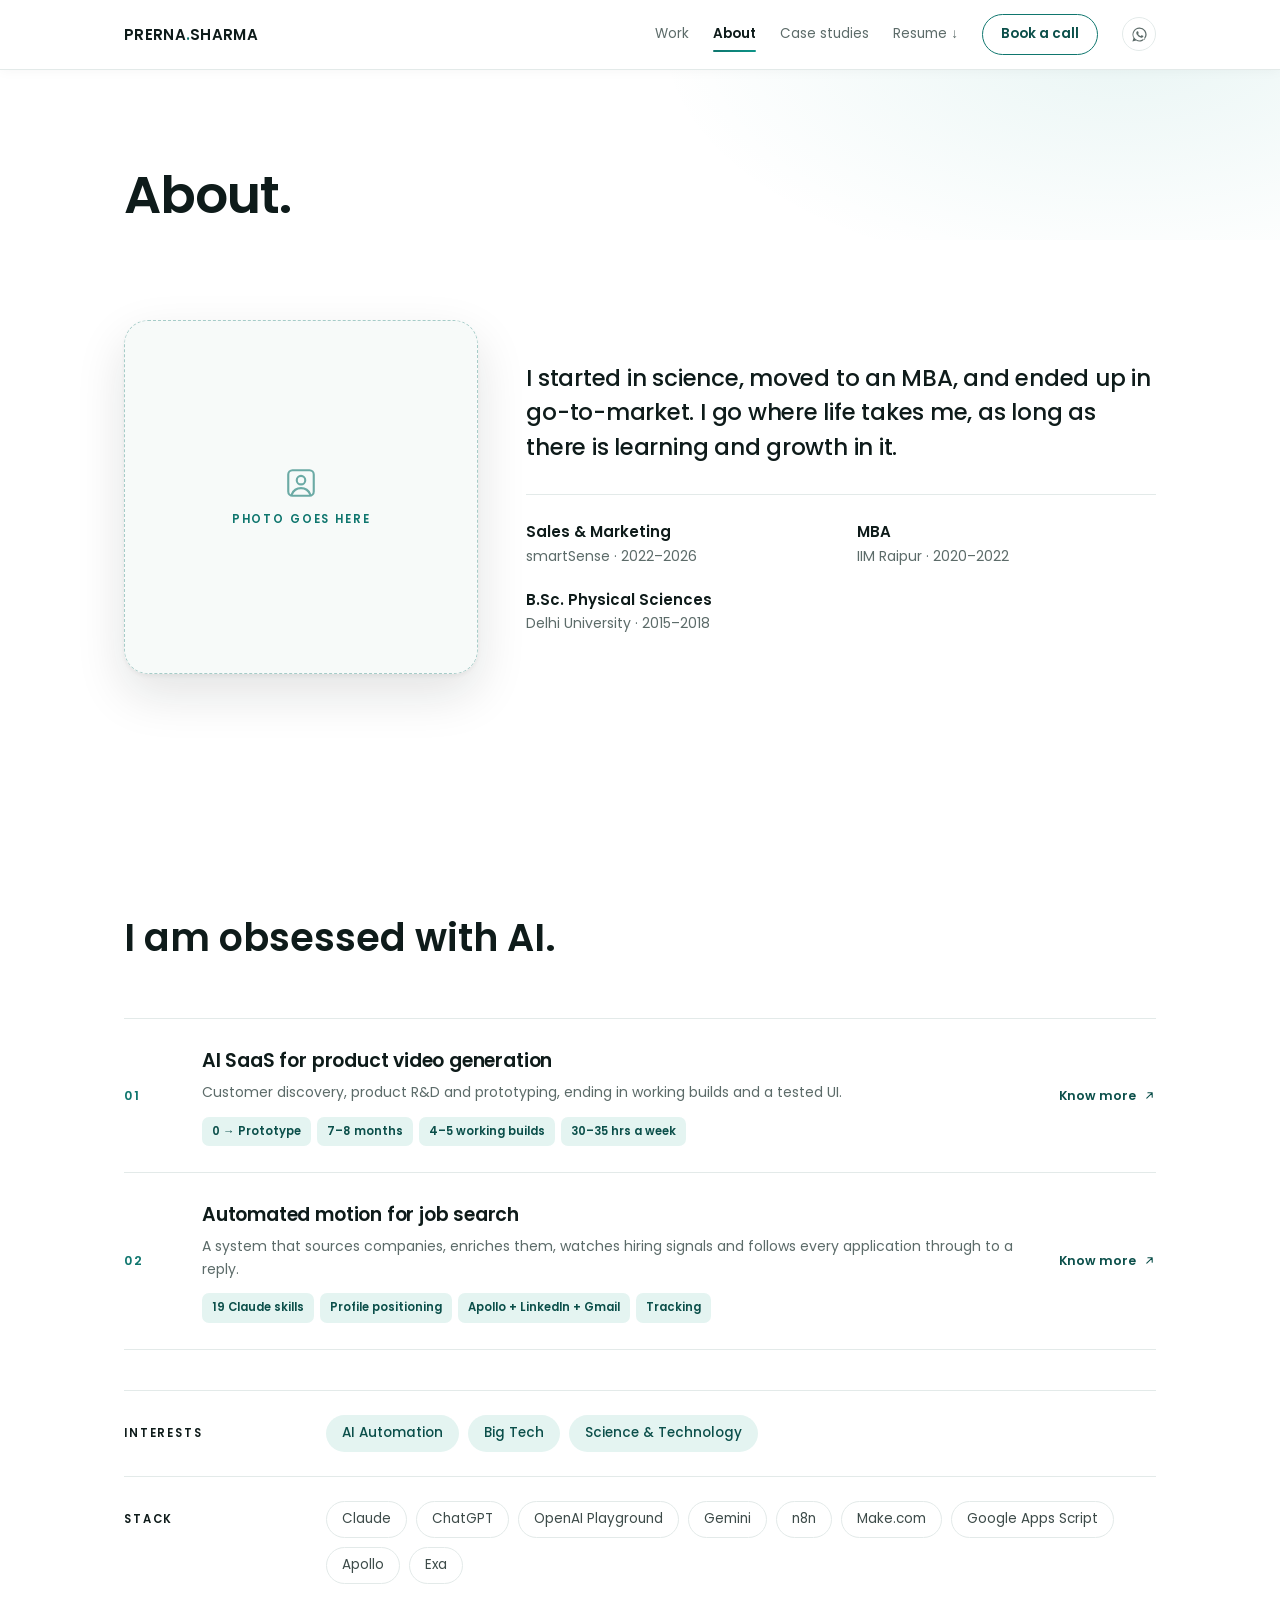
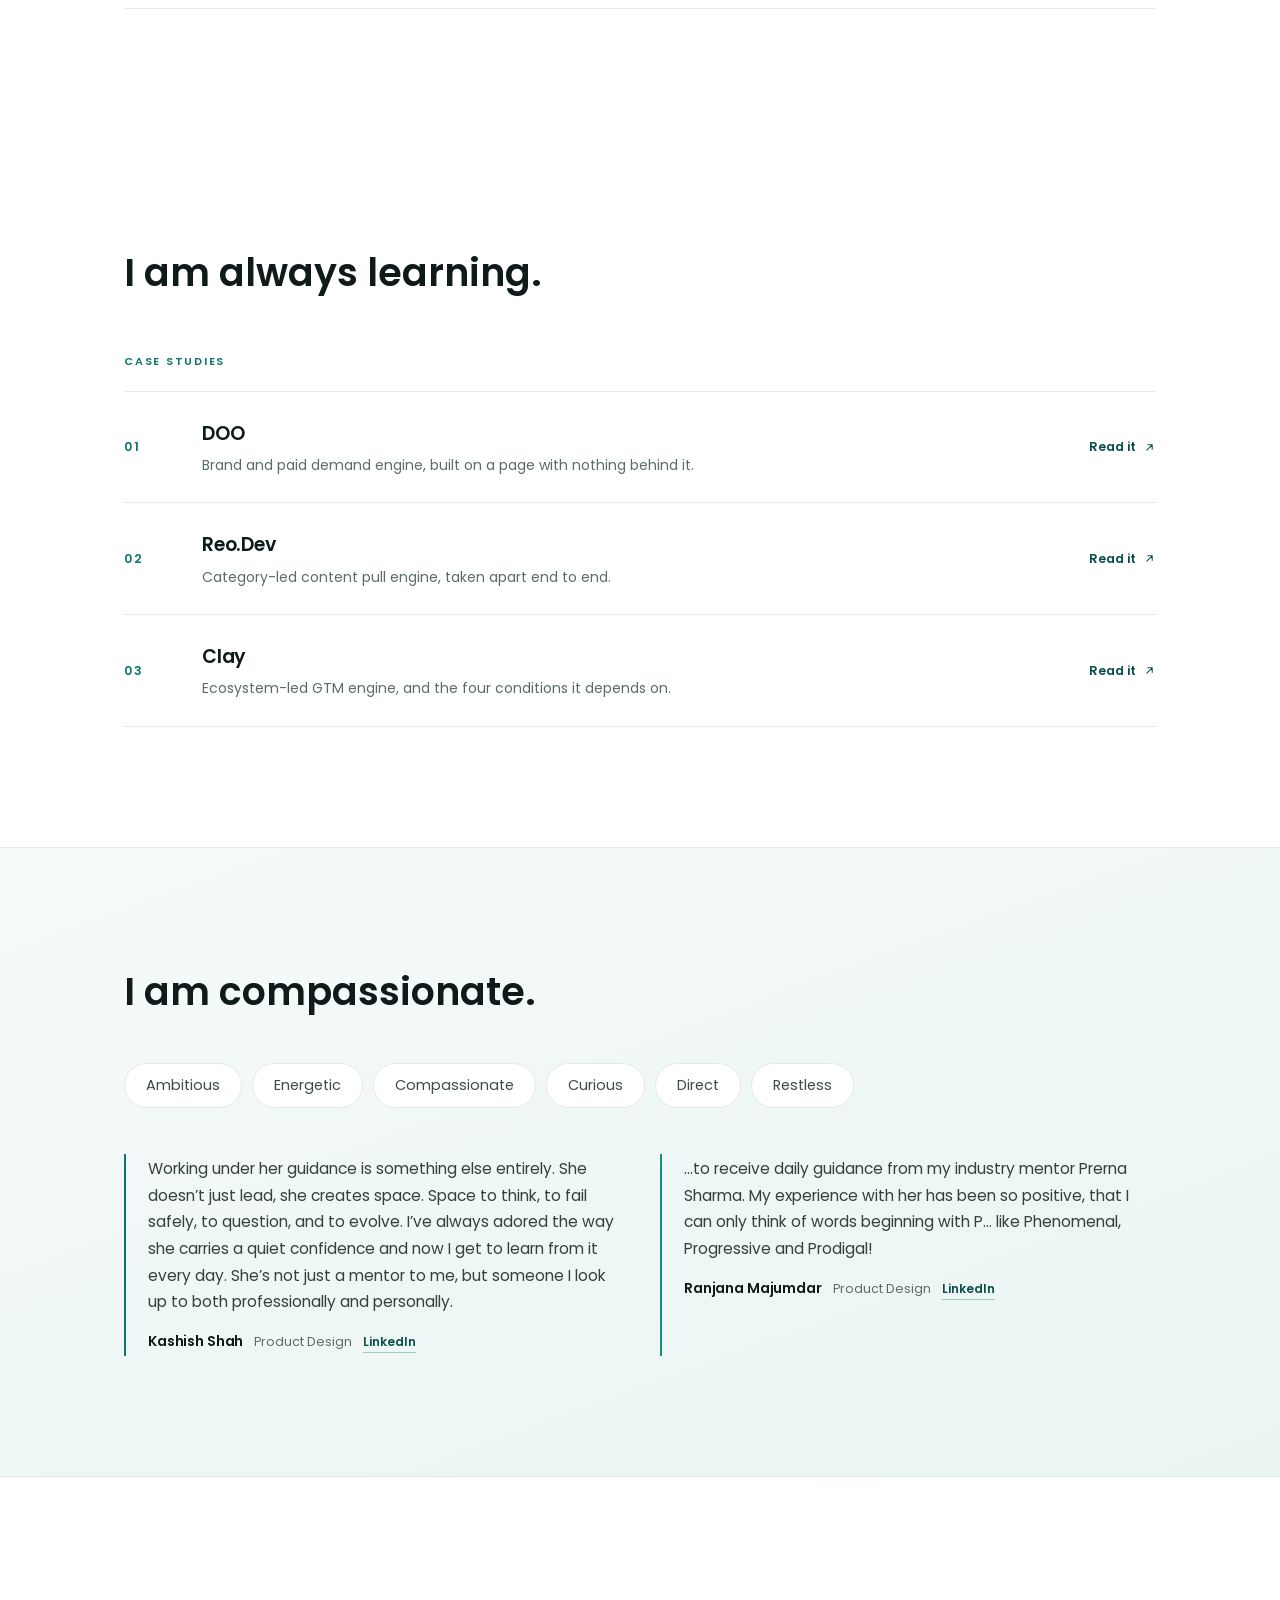
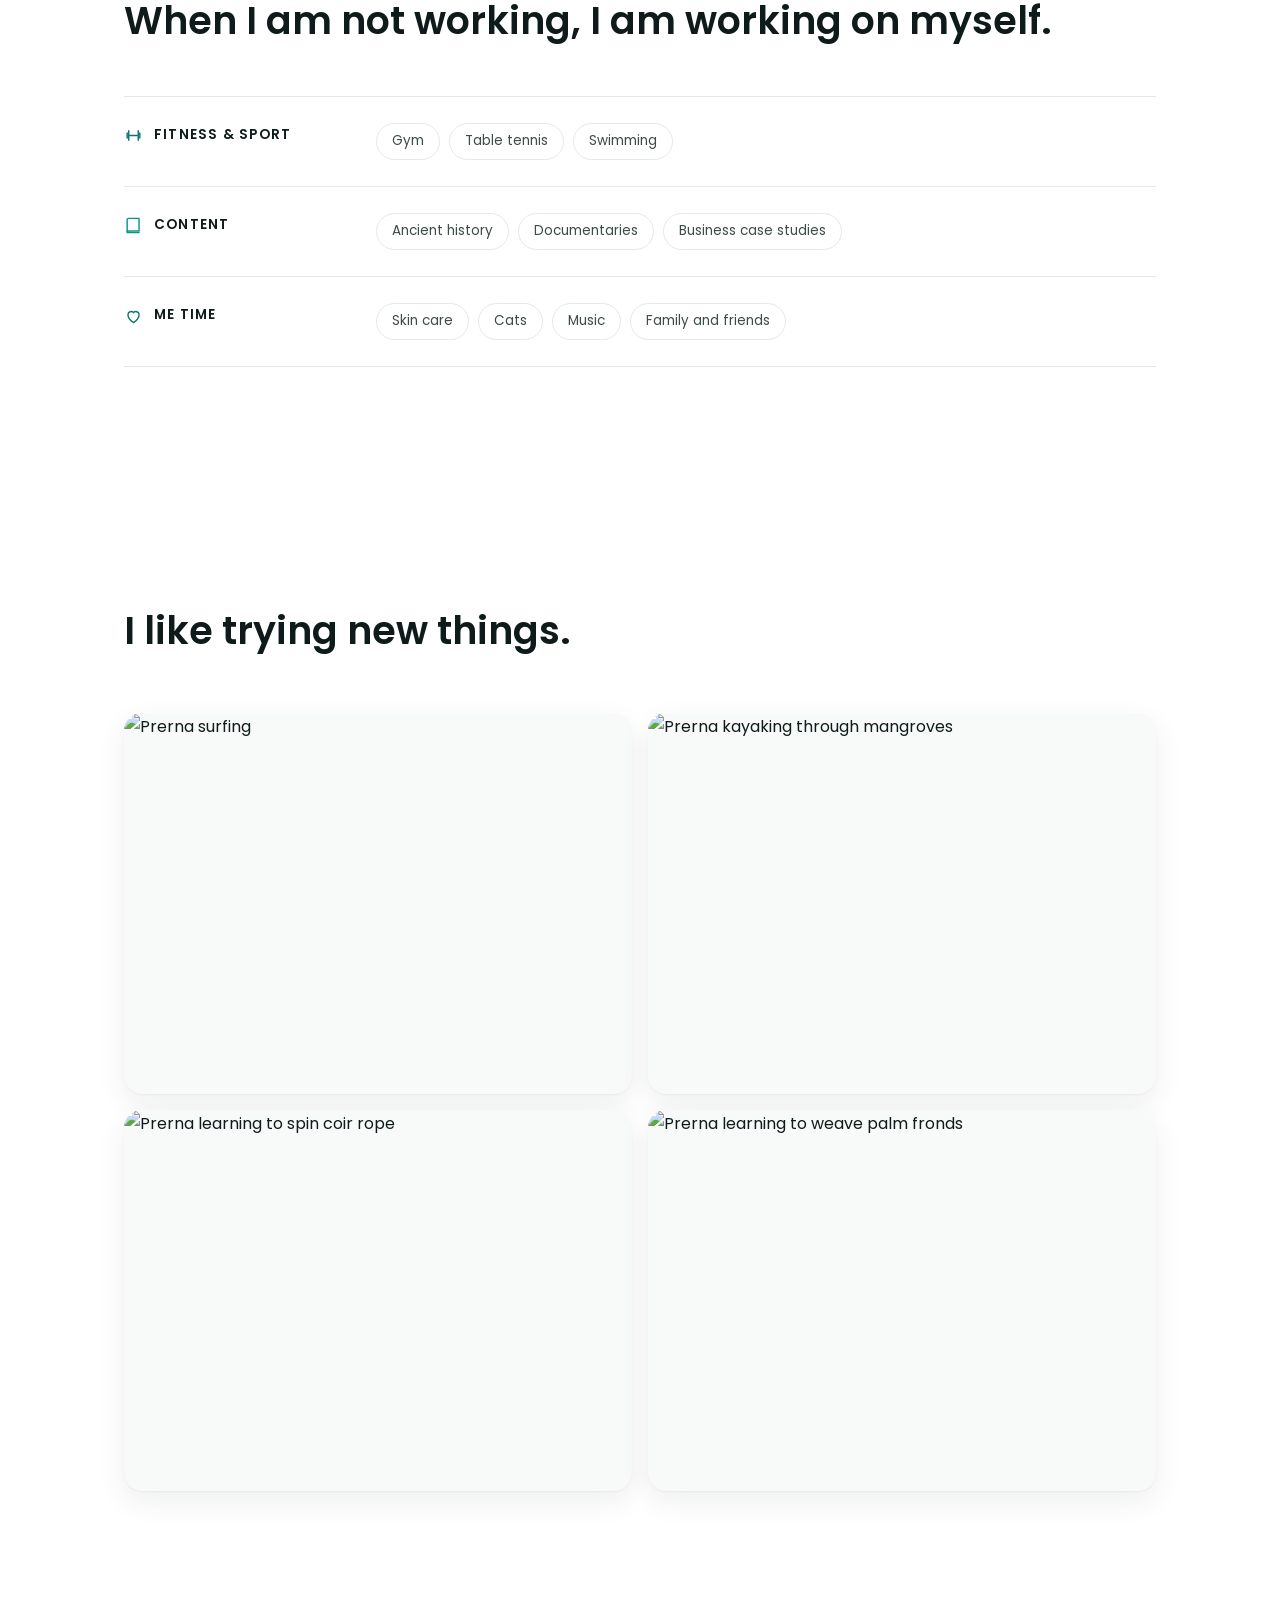
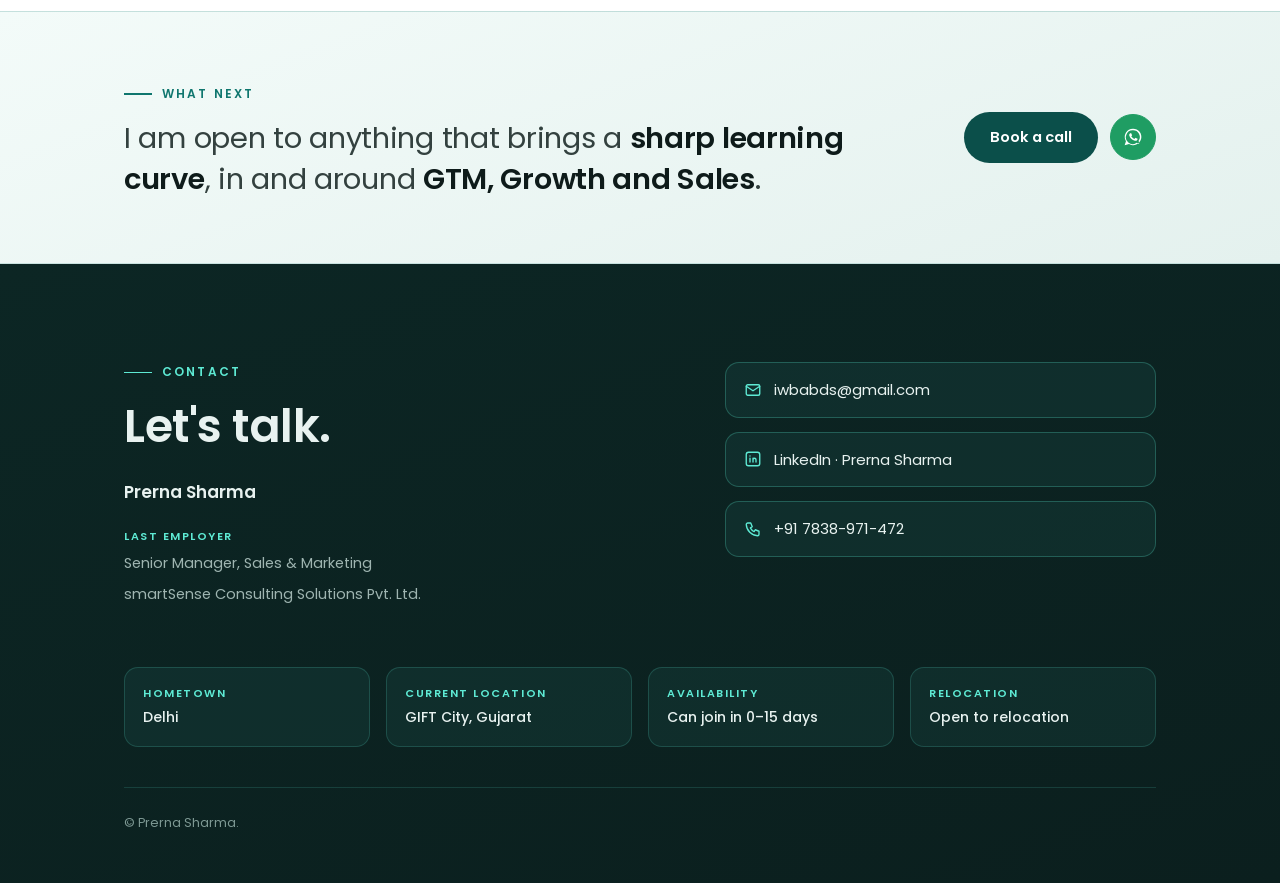
==== about.html @ bc25e0bd "Add files via upload" ====
<!DOCTYPE html>
<html lang="en">
<head>
<meta charset="UTF-8">
<meta name="viewport" content="width=device-width, initial-scale=1.0">
<meta name="author" content="Prerna Sharma">
<meta name="robots" content="index, follow">
<meta name="theme-color" content="#0F766E">

<!-- Open Graph: WhatsApp, LinkedIn, Facebook, Slack -->
<meta property="og:site_name" content="Prerna Sharma">
<meta property="og:locale" content="en_IN">
<meta property="og:image" content="https://prerna-sharma-portfolio.vercel.app/og-about.png">
<meta property="og:image:secure_url" content="https://prerna-sharma-portfolio.vercel.app/og-about.png">
<meta property="og:image:type" content="image/png">
<meta property="og:image:width" content="1200">
<meta property="og:image:height" content="630">
<meta property="og:image:alt" content="Prerna Sharma. How I work, and what I build with AI.">

<!-- X / Twitter -->
<meta name="twitter:card" content="summary_large_image">
<meta name="twitter:image" content="https://prerna-sharma-portfolio.vercel.app/og-about.png">
<meta name="twitter:image:alt" content="Prerna Sharma. How I work, and what I build with AI.">

<!-- Google Tag Manager -->
<script>(function(w,d,s,l,i){w[l]=w[l]||[];w[l].push({'gtm.start':
new Date().getTime(),event:'gtm.js'});var f=d.getElementsByTagName(s)[0],
j=d.createElement(s),dl=l!='dataLayer'?'&l='+l:'';j.async=true;j.src=
'https://www.googletagmanager.com/gtm.js?id='+i+dl;f.parentNode.insertBefore(j,f);
})(window,document,'script','dataLayer','GTM-KL24WRMT');</script>
<!-- End Google Tag Manager -->
<!-- Google tag (gtag.js) -->
<script async src="https://www.googletagmanager.com/gtag/js?id=G-VHBVT9L6W8"></script>
<script>
  window.dataLayer = window.dataLayer || [];
  function gtag(){dataLayer.push(arguments);}
  gtag('js', new Date());

  gtag('config', 'G-VHBVT9L6W8');
</script>

<!-- Apollo Website Visitor Tracking -->
<script>function initApollo(){var n=Math.random().toString(36).substring(7),o=document.createElement("script");o.src="https://assets.apollo.io/micro/website-tracker/tracker.iife.js?nocache="+n,o.async=!0,o.defer=!0,o.onload=function(){window.trackingFunctions.onLoad({appId:"6a36f9e6c1b01800201efefa"})},document.head.appendChild(o)}initApollo();</script>
<!-- End Apollo Website Visitor Tracking -->

<!-- Leadfeeder Tracking -->
<script> (function(ss,ex){ window.ldfdr=window.ldfdr||function(){(ldfdr._q=ldfdr._q||[]).push([].slice.call(arguments));}; (function(d,s){ fs=d.getElementsByTagName(s)[0]; function ce(src){ var cs=d.createElement(s); cs.src=src; cs.async=1; fs.parentNode.insertBefore(cs,fs); }; ce('https://sc.lfeeder.com/lftracker_v1_'+ss+(ex?'_'+ex:'')+'.js'); })(document,'script'); })('kn9Eq4R0Lbj8RlvP'); </script>
<!-- End Leadfeeder Tracking -->

<link rel="preconnect" href="https://fonts.googleapis.com">
<link rel="preconnect" href="https://fonts.gstatic.com" crossorigin>
<link href="https://fonts.googleapis.com/css2?family=Poppins:wght@400;500;600&display=swap" rel="stylesheet">
<link rel="stylesheet" href="/styles.css">
<title>About &middot; Prerna Sharma</title>
<meta name="description" content="How I work, what I am building with AI, and the case studies and side projects behind four years of go-to-market.">
<link rel="canonical" href="https://prerna-sharma-portfolio.vercel.app/about.html">
<meta property="og:type" content="profile">
<meta property="og:url" content="https://prerna-sharma-portfolio.vercel.app/about.html">
<meta property="og:title" content="About &middot; Prerna Sharma">
<meta property="og:description" content="How I work, what I am building with AI, and the case studies and side projects behind four years of go-to-market.">
<meta name="twitter:title" content="About &middot; Prerna Sharma">
<meta name="twitter:description" content="How I work, what I am building with AI, and the case studies and side projects behind four years of go-to-market.">
</head>
<body>
<noscript><iframe src="https://www.googletagmanager.com/ns.html?id=GTM-KL24WRMT" height="0" width="0" style="display:none;visibility:hidden"></iframe></noscript>

<nav>
  <div class="nav-in">
    <a class="logo" href="index.html">PRERNA<span>.</span>SHARMA</a>
    <div class="nav-links"><a href="work.html">Work</a><a href="about.html" class="active">About</a><a href="case-studies.html">Case studies</a><a href="resume.pdf" target="_blank" rel="noopener">Resume &#8595;</a><a class="nav-cta" href="https://calendly.com/iwbabds" target="_blank" rel="noopener">Book a call</a><a class="nav-wa" href="https://wa.me/917838971472" target="_blank" rel="noopener" aria-label="WhatsApp me" title="WhatsApp me"><svg viewBox="0 0 24 24" aria-hidden="true"><path d="M12.04 2a9.9 9.9 0 00-8.5 14.95L2 22l5.2-1.5A9.9 9.9 0 1012.04 2zm0 1.8a8.1 8.1 0 016.9 12.4l-.25.4.86 3.1-3.2-.84-.38.22a8.1 8.1 0 01-11.9-9.9A8.1 8.1 0 0112.04 3.8zm-3.1 3.6c-.16 0-.42.06-.64.3-.22.24-.85.83-.85 2.02 0 1.2.87 2.35.99 2.5.12.17 1.7 2.7 4.2 3.68 2.08.82 2.5.66 2.95.62.45-.04 1.45-.6 1.66-1.17.2-.58.2-1.07.14-1.18-.06-.1-.22-.16-.46-.28-.24-.12-1.45-.72-1.67-.8-.22-.08-.39-.12-.55.12-.16.24-.63.8-.77.96-.14.16-.28.18-.52.06-.24-.12-1.03-.38-1.96-1.21-.72-.65-1.21-1.45-1.35-1.69-.14-.24-.02-.37.1-.49.11-.11.24-.28.36-.42.12-.14.16-.24.24-.4.08-.16.04-.3-.02-.42-.06-.12-.55-1.33-.75-1.82-.2-.47-.4-.41-.55-.42h-.47z"/></svg></a></div>
  </div>
</nav>

<section class="page-head">
  <div class="wrap">
    <h1 class="rv">About.</h1>
  </div>
</section>

<section class="chapter ab-open">
  <div class="wrap">
    <div class="ab-grid">
      <div class="ab-photo rv">
        <img src="/assets/img-298c70730b.jpg" alt="Prerna Sharma" loading="lazy" onerror="this.style.display='none';this.nextElementSibling.style.display='flex'">
        <div class="ph-fallback" style="display:none">
          <svg viewBox="0 0 24 24"><rect x="3" y="3" width="18" height="18" rx="3"/><circle cx="12" cy="10" r="3"/><path d="M5.5 20a7 7 0 0113 0"/></svg>
          Photo goes here
        </div>
      </div>
      <div class="ab-body">
        <p class="big rv">I started in science, moved to an MBA, and ended up in go-to-market. I go where life takes me, as long as there is learning and growth in it.</p>
        <div class="ab-edu rv">
          <div><b>Sales &amp; Marketing</b>smartSense &middot; 2022&#8211;2026</div>
          <div><b>MBA</b>IIM Raipur &middot; 2020&#8211;2022</div>
          <div><b>B.Sc. Physical Sciences</b>Delhi University &middot; 2015&#8211;2018</div>
        </div>
      </div>
    </div>
  </div>
</section>

<section id="c-ai" class="chapter">
  <div class="wrap">
    <h2 class="sec-title rv">I am obsessed with AI.</h2>
    <div class="td-list">
      <a class="td-item rv" href="work.html#venture">
        <div class="ix">01</div>
        <div>
          <h3>AI SaaS for product video generation</h3>
          <p>Customer discovery, product R&amp;D and prototyping, ending in working builds and a tested UI.</p>
          <div class="sp-tags"><span>0 &#8594; Prototype</span><span>7&#8211;8 months</span><span>4&#8211;5 working builds</span><span>30&#8211;35 hrs a week</span></div>
        </div>
        <span class="go">Know more <svg viewBox="0 0 24 24" aria-hidden="true"><path d="M7 17L17 7M9 7h8v8"/></svg></span>
      </a>
      <a class="td-item rv" href="job-search-system.html">
        <div class="ix">02</div>
        <div>
          <h3>Automated motion for job search</h3>
          <p>A system that sources companies, enriches them, watches hiring signals and follows every application through to a reply.</p>
          <div class="sp-tags"><span>19 Claude skills</span><span>Profile positioning</span><span>Apollo + LinkedIn + Gmail</span><span>Tracking</span></div>
        </div>
        <span class="go">Know more <svg viewBox="0 0 24 24" aria-hidden="true"><path d="M7 17L17 7M9 7h8v8"/></svg></span>
      </a>
    </div>
    <div class="ai-meta">
      <div class="ai-row rv">
        <div class="ml">Interests</div>
        <div class="mt"><span class="pill solid">AI Automation</span><span class="pill solid">Big Tech</span><span class="pill solid">Science &amp; Technology</span></div>
      </div>
      <div class="ai-row rv">
        <div class="ml">Stack</div>
        <div class="mt"><span class="pill">Claude</span><span class="pill">ChatGPT</span><span class="pill">OpenAI Playground</span><span class="pill">Gemini</span><span class="pill">n8n</span><span class="pill">Make.com</span><span class="pill">Google Apps Script</span><span class="pill">Apollo</span><span class="pill">Exa</span></div>
      </div>
    </div>
  </div>
</section>

<section id="c-learning" class="chapter">
  <div class="wrap">
    <h2 class="sec-title rv">I am always learning.</h2>
    <p class="td-label rv">Case studies</p>
    <div class="td-list">
      <a class="td-item rv" href="doo-case-study.html">
        <div class="ix">01</div>
        <div><h3>DOO</h3><p>Brand and paid demand engine, built on a page with nothing behind it.</p></div>
        <span class="go">Read it <svg viewBox="0 0 24 24" aria-hidden="true"><path d="M7 17L17 7M9 7h8v8"/></svg></span>
      </a>
      <a class="td-item rv" href="reo-case-study.html">
        <div class="ix">02</div>
        <div><h3>Reo.Dev</h3><p>Category-led content pull engine, taken apart end to end.</p></div>
        <span class="go">Read it <svg viewBox="0 0 24 24" aria-hidden="true"><path d="M7 17L17 7M9 7h8v8"/></svg></span>
      </a>
      <a class="td-item rv" href="clay-case-study.html">
        <div class="ix">03</div>
        <div><h3>Clay</h3><p>Ecosystem-led GTM engine, and the four conditions it depends on.</p></div>
        <span class="go">Read it <svg viewBox="0 0 24 24" aria-hidden="true"><path d="M7 17L17 7M9 7h8v8"/></svg></span>
      </a>
    </div>
  </div>
</section>

<section id="c-push">
  <div class="wrap">
    <h2 class="sec-title rv">I am compassionate.</h2>
    <div class="qual rv">
      <span class="pill">Ambitious</span><span class="pill">Energetic</span><span class="pill">Compassionate</span><span class="pill">Curious</span><span class="pill">Direct</span><span class="pill">Restless</span>
    </div>
    <div class="pq-grid">
      <div class="pq rv">
        <blockquote>Working under her guidance is something else entirely. She doesn&#8217;t just lead, she creates space. Space to think, to fail safely, to question, and to evolve. I&#8217;ve always adored the way she carries a quiet confidence and now I get to learn from it every day. She&#8217;s not just a mentor to me, but someone I look up to both professionally and personally.</blockquote>
        <div class="qa"><span class="nm">Kashish Shah</span><span class="rl">Product Design</span><a href="https://www.linkedin.com/posts/kashishshah21504_smartsense-productdesign-designinternship-activity-7341708323232067584-HL9L" target="_blank" rel="noopener">LinkedIn</a></div>
      </div>
      <div class="pq rv">
        <blockquote>&#8230;to receive daily guidance from my industry mentor Prerna Sharma. My experience with her has been so positive, that I can only think of words beginning with P&#8230; like Phenomenal, Progressive and Prodigal!</blockquote>
        <div class="qa"><span class="nm">Ranjana Majumdar</span><span class="rl">Product Design</span><a href="https://www.linkedin.com/posts/ranjanamajumdar111777999_productdesigner-productdesign-startedworking-activity-7340806393785892864-cwir" target="_blank" rel="noopener">LinkedIn</a></div>
      </div>
    </div>
  </div>
</section>

<section id="beyond" class="chapter">
  <div class="wrap">
    <h2 class="sec-title rv">When I am not working, I am working on myself.</h2>
    <div class="bw-rows">
      <div class="bw-row rv">
        <div class="bl"><svg viewBox="0 0 24 24"><path d="M6 6v12M18 6v12M6 9H4v6h2M18 9h2v6h-2M6 12h12"/></svg>Fitness &amp; sport</div>
        <div class="bt"><span class="tag">Gym</span><span class="tag">Table tennis</span><span class="tag">Swimming</span></div>
      </div>
      <div class="bw-row rv">
        <div class="bl"><svg viewBox="0 0 24 24"><path d="M4 19V5a2 2 0 012-2h13v16H6a2 2 0 00-2 2z"/><path d="M4 19a2 2 0 002 2h13"/></svg>Content</div>
        <div class="bt"><span class="tag">Ancient history</span><span class="tag">Documentaries</span><span class="tag">Business case studies</span></div>
      </div>
      <div class="bw-row rv">
        <div class="bl"><svg viewBox="0 0 24 24"><path d="M12 21s-7-4.5-7-10a4 4 0 017-2.6A4 4 0 0119 11c0 5.5-7 10-7 10z"/></svg>Me time</div>
        <div class="bt"><span class="tag">Skin care</span><span class="tag">Cats</span><span class="tag">Music</span><span class="tag">Family and friends</span></div>
      </div>
    </div>
  </div>
</section>

<section id="vibe" class="chapter">
  <div class="wrap">
    <h2 class="sec-title rv">I like trying new things.</h2>
    <div class="vibe-grid">
      <figure class="vibe-tile v-surf rv"><img src="/assets/img-422aea587f.jpg" alt="Prerna surfing" loading="lazy"></figure>
      <figure class="vibe-tile v-kayak rv"><img src="/assets/img-6f2caafee5.jpg" alt="Prerna kayaking through mangroves" loading="lazy"></figure>
      <figure class="vibe-tile v-coir rv"><img src="/assets/img-1ca84c0bb1.jpg" alt="Prerna learning to spin coir rope" loading="lazy"></figure>
      <figure class="vibe-tile v-weaving rv"><img src="/assets/img-6016b2d122.jpg" alt="Prerna learning to weave palm fronds" loading="lazy"></figure>
    </div>
  </div>
</section>

<section id="looking">
  <div class="lf-band">
    <div class="wrap">
      <div class="lf-text">
        <div class="eyebrow rv">What next</div>
        <h2 class="rv">I am open to anything that brings a <b>sharp learning curve</b>, in and around <b>GTM, Growth and Sales</b>.</h2>
      </div>
      <div class="rv lf-cta"><a class="btn-call" href="https://calendly.com/iwbabds" target="_blank" rel="noopener">Book a call</a><a class="btn-wa ico" href="https://wa.me/917838971472" target="_blank" rel="noopener" aria-label="WhatsApp me" title="WhatsApp me"><svg viewBox="0 0 24 24" aria-hidden="true"><path d="M12.04 2a9.9 9.9 0 00-8.5 14.95L2 22l5.2-1.5A9.9 9.9 0 1012.04 2zm0 1.8a8.1 8.1 0 016.9 12.4l-.25.4.86 3.1-3.2-.84-.38.22a8.1 8.1 0 01-11.9-9.9A8.1 8.1 0 0112.04 3.8zm-3.1 3.6c-.16 0-.42.06-.64.3-.22.24-.85.83-.85 2.02 0 1.2.87 2.35.99 2.5.12.17 1.7 2.7 4.2 3.68 2.08.82 2.5.66 2.95.62.45-.04 1.45-.6 1.66-1.17.2-.58.2-1.07.14-1.18-.06-.1-.22-.16-.46-.28-.24-.12-1.45-.72-1.67-.8-.22-.08-.39-.12-.55.12-.16.24-.63.8-.77.96-.14.16-.28.18-.52.06-.24-.12-1.03-.38-1.96-1.21-.72-.65-1.21-1.45-1.35-1.69-.14-.24-.02-.37.1-.49.11-.11.24-.28.36-.42.12-.14.16-.24.24-.4.08-.16.04-.3-.02-.42-.06-.12-.55-1.33-.75-1.82-.2-.47-.4-.41-.55-.42h-.47z"/></svg></a></div>
    </div>
  </div>
</section>



<footer id="contact">
  <div class="wrap">
    <div class="foot-grid">
      <div>
        <div class="eyebrow rv">Contact</div>
        <h2 class="rv">Let's talk.</h2>
        <div class="foot-info rv">
          <p>Prerna Sharma</p>
          <p class="fi-label">Last employer</p>
          <p>Senior Manager, Sales &amp; Marketing</p>
          <p>smartSense Consulting Solutions Pvt. Ltd.</p>
        </div>
      </div>
      <div class="foot-links rv">
        <a href="mailto:iwbabds@gmail.com"><svg viewBox="0 0 24 24"><rect x="3" y="5" width="18" height="14" rx="2"/><path d="M3 7l9 6 9-6"/></svg>iwbabds@gmail.com</a>
        <a href="https://www.linkedin.com/in/prerna-sharma-2a5a88181/" target="_blank" rel="noopener"><svg viewBox="0 0 24 24"><rect x="3" y="3" width="18" height="18" rx="3"/><path d="M8 11v5M8 8v.01M12 16v-5M16 16v-3a2 2 0 00-4 0"/></svg>LinkedIn · Prerna Sharma</a>
        <a href="tel:+917838971472"><svg viewBox="0 0 24 24"><path d="M5 4h4l2 5-2.5 1.5a11 11 0 005 5L15 13l5 2v4a2 2 0 01-2 2A16 16 0 013 6a2 2 0 012-2z"/></svg>+91 7838-971-472</a>
      </div>
    </div>
    <div class="foot-facts rv">
      <div class="ff"><span class="ff-label">Hometown</span><span class="ff-value">Delhi</span></div>
      <div class="ff"><span class="ff-label">Current location</span><span class="ff-value">GIFT City, Gujarat</span></div>
      <div class="ff"><span class="ff-label">Availability</span><span class="ff-value">Can join in 0&#8211;15 days</span></div>
      <div class="ff"><span class="ff-label">Relocation</span><span class="ff-value">Open to relocation</span></div>
    </div>
    <div class="foot-bottom">
      <span>© Prerna Sharma.</span>
    </div>
  </div>
</footer>
<script src="/app.js"></script>
</body>
</html>
---- styles.css ----
:root{
  --paper:#ffffff; --ink:#0E1B1A; --muted:#5C6B69; --line:#E3EAE9;
  --olive:#0F766E; --olive-soft:#E4F4F1; --olive-deep:#0B4F4A;
  --clay:#0D9488; --clay-soft:#D8EFEB;
  --card:#F7FAF9; --shadow:0 1px 2px rgba(14,27,26,.05),0 10px 30px rgba(14,27,26,.07);
}
*{margin:0;padding:0;box-sizing:border-box}
html{scroll-behavior:smooth}
@media (prefers-reduced-motion:reduce){html{scroll-behavior:auto}.rv{opacity:1!important;transform:none!important;transition:none!important;filter:none!important;transition-delay:0s!important}}
body{font-family:'Poppins',sans-serif;font-weight:400;background:var(--paper);color:var(--ink);font-size:16px;line-height:1.7;-webkit-font-smoothing:antialiased}
h1,h2,h3,h4,.sb{font-weight:600}
a{color:inherit;text-decoration:none}
.wrap{max-width:1080px;margin:0 auto;padding:0 24px}
section{padding:96px 0}
.eyebrow{display:inline-flex;align-items:center;gap:10px;font-size:12px;letter-spacing:.18em;text-transform:uppercase;color:var(--olive);font-weight:600;margin-bottom:16px}
.eyebrow::before{content:"";width:28px;height:1.5px;background:var(--olive)}
.sec-title{font-size:clamp(26px,4vw,38px);line-height:1.25;margin-bottom:14px;position:relative;padding-bottom:14px}
.sec-title::after{content:"";position:absolute;left:0;bottom:0;height:3px;width:56px;border-radius:2px;background:linear-gradient(90deg,var(--olive),var(--clay));transform:scaleX(0);transform-origin:left;transition:transform .8s .3s cubic-bezier(.22,.61,.36,1)}
.sec-title.in::after{transform:scaleX(1)}
.sec-sub{color:var(--muted);max-width:660px;font-size:15px}
.rv{opacity:0;transform:translateY(24px);transition:opacity .7s cubic-bezier(.22,.61,.36,1),transform .7s cubic-bezier(.22,.61,.36,1)}
.rv.in{opacity:1;transform:none}
a:focus-visible,button:focus-visible{outline:2px solid var(--olive);outline-offset:3px;border-radius:2px}

/* LANDING */
.lead{padding:130px 0 90px;position:relative;overflow:hidden}
.lead::before{content:"";position:absolute;inset:0;background:radial-gradient(820px 460px at 88% -12%,rgba(13,148,136,.10),transparent 64%);pointer-events:none}
.lead .wrap{position:relative}
.lead-grid{display:block}
.lead h1{font-size:clamp(38px,6.4vw,64px);line-height:1.08;letter-spacing:-.02em;margin-bottom:22px}
.lead-chips{display:flex;flex-wrap:wrap;gap:10px;margin-bottom:26px}
.lead-chips .d-chip{padding:9px 20px;font-size:13.5px}
.lead-meta{color:var(--muted);font-size:15.5px;max-width:520px}
.lead-meta b{color:var(--ink);font-weight:600}
.lead-cta{margin-top:40px;display:inline-flex;align-items:center;gap:11px;font-size:14px;font-weight:600;letter-spacing:.03em;color:var(--olive-deep);border:1.5px solid var(--olive);border-radius:999px;padding:12px 24px;transition:all .25s}
.lead-cta svg{width:16px;height:16px;fill:none;stroke:currentColor;stroke-width:2;stroke-linecap:round;stroke-linejoin:round;transition:transform .25s}
.lead-cta:hover{background:var(--olive);color:#fff}
.lead-cta:hover svg{transform:translateY(3px)}
@media(max-width:820px){.lead{padding:104px 0 72px}}


/* HOW I WORK */
.hiw-grid{display:grid;grid-template-columns:1fr 1fr;gap:30px 44px;margin-top:42px}
.hiw-item h3{font-size:19px;line-height:1.35;margin-bottom:9px;padding-left:16px;position:relative}
.hiw-item h3::before{content:"";position:absolute;left:0;top:.52em;width:7px;height:7px;border-radius:50%;background:var(--olive)}
.hiw-item:nth-child(even) h3::before{background:var(--clay)}
.hiw-item p{color:var(--muted);font-size:15.5px;padding-left:16px}
@media(max-width:780px){.hiw-grid{grid-template-columns:1fr;gap:26px}}
#how-i-work{padding-bottom:190px}
#how-i-work .wrap::after{content:"";display:block;width:52px;height:2px;margin:150px auto 0;background:linear-gradient(90deg,var(--olive),var(--clay));opacity:.5;border-radius:2px}
@media(max-width:780px){#how-i-work{padding-bottom:110px}#how-i-work .wrap::after{margin-top:90px}}

/* NAV */
nav{position:sticky;top:0;z-index:50;background:rgba(255,255,255,.85);backdrop-filter:blur(10px);border-bottom:1px solid var(--line);box-shadow:0 1px 12px rgba(14,27,26,.04)}
.nav-in{max-width:1080px;margin:0 auto;padding:14px 24px;display:flex;align-items:center;justify-content:space-between}
.logo{font-weight:600;font-size:15px;letter-spacing:.02em}
.logo span{color:var(--olive)}
.nav-links{display:flex;gap:26px;font-size:13.5px}
.nav-links a{color:var(--muted);transition:color .2s}
.nav-links a:hover,.nav-links a:focus-visible{color:var(--ink)}
@media(max-width:760px){.nav-links{display:none}}

/* HERO */
.hero{padding:150px 0 120px;position:relative;overflow:hidden}
.hero::before{content:"";position:absolute;inset:0;background:radial-gradient(900px 480px at 85% -10%,rgba(13,148,136,.10),transparent 65%),radial-gradient(700px 420px at -10% 110%,rgba(15,118,110,.07),transparent 60%);pointer-events:none}
.hero .wrap{position:relative}
.hero-tag{font-size:14px;letter-spacing:.16em;text-transform:uppercase;color:var(--muted);margin-bottom:20px;display:flex;align-items:center;gap:10px;font-weight:500}
.hero-tag i{width:8px;height:8px;border:2px solid var(--olive);border-radius:50%;display:inline-block}
.hero h1{font-size:clamp(42px,7.5vw,76px);line-height:1.1;letter-spacing:-.02em}
.hero .rv{filter:blur(5px)}
.hero .rv.in{filter:none}
.hero .rv{transition:opacity .9s cubic-bezier(.22,.61,.36,1),transform .9s cubic-bezier(.22,.61,.36,1),filter .9s ease}
.hero h1 em{font-style:normal;background:linear-gradient(100deg,var(--olive) 0%,var(--clay) 90%);-webkit-background-clip:text;background-clip:text;color:transparent}
.hero h1 .bet{display:inline-block;font-size:.52em;font-weight:500;color:var(--olive-deep);margin-top:10px;letter-spacing:-.01em}
.hero-types{margin-top:38px;display:flex;flex-wrap:wrap;gap:12px}
.hero-types .d-chip{padding:10px 22px;font-size:14px}
.d-chip{background:var(--olive-soft);border:1px solid transparent;border-radius:999px;padding:7px 16px;font-size:12.5px;font-weight:500;color:var(--olive-deep);display:inline-flex;align-items:center;gap:9px;transition:all .25s;cursor:default}
.d-chip i{width:7px;height:7px;border-radius:50%;background:var(--olive);display:inline-block;flex-shrink:0}
.d-chip:nth-child(even){background:var(--clay-soft)}
.d-chip:nth-child(even) i{background:var(--clay)}
.d-chip:hover{background:var(--olive);color:#fff;transform:translateY(-2px);box-shadow:0 6px 16px rgba(15,118,110,.25)}
.d-chip:hover i{background:#fff}

/* TRANSITIONS BETWEEN PARTS */
.transition{padding:170px 0 130px}
.transition p{font-size:clamp(26px,4vw,44px);line-height:1.35;letter-spacing:-.015em;font-weight:500;max-width:900px;color:var(--ink)}
.transition p em{font-style:normal;color:var(--olive);box-shadow:inset 0 -0.35em 0 var(--olive-soft)}
.transition .rv{transform:translateY(36px);filter:blur(6px);transition:opacity 1s cubic-bezier(.22,.61,.36,1),transform 1s cubic-bezier(.22,.61,.36,1),filter 1s ease}
.transition .rv.in{transform:none;filter:none}

/* STAGGERED CARD REVEALS */
.chapter-grid .rv:nth-child(2){transition-delay:.15s}
.persona-grid .rv:nth-child(2){transition-delay:.15s}
.persona-grid .rv:nth-child(3){transition-delay:.3s}
.ticket-grid .rv:nth-child(2){transition-delay:.15s}
.int-grid .rv:nth-child(2){transition-delay:.15s}
.int-grid .rv:nth-child(3){transition-delay:.3s}


/* SIDE VENTURE, inverted dark band */
#venture{background:linear-gradient(160deg,#0C2624 0%,#0B1F1E 55%,#0E2A27 100%);padding:110px 0 120px;position:relative;overflow:hidden}
#venture::before{content:"";position:absolute;inset:0;background:radial-gradient(700px 400px at 90% 0%,rgba(94,234,212,.08),transparent 60%);pointer-events:none}
#venture .wrap{position:relative}
#venture .eyebrow{color:#5EEAD4}
#venture .eyebrow::before{background:#5EEAD4}
#venture .sec-title{color:#fff}
#venture .chapter-meta{color:#9FB5B1}
#venture .d-chip{background:rgba(94,234,212,.10);color:#A7E8DE;border:1px solid rgba(94,234,212,.25)}
#venture .d-chip i{background:#5EEAD4}
#venture .d-chip:nth-child(even){background:rgba(255,255,255,.06);border-color:rgba(255,255,255,.18);color:#D7E5E2}
#venture .d-chip:nth-child(even) i{background:#8FA8A4}
#venture .d-chip:hover{background:#5EEAD4;color:#0B1F1E;box-shadow:0 6px 20px rgba(94,234,212,.3)}
#venture .d-chip:hover i{background:#0B1F1E}
#venture .chapter-col{box-shadow:none;backdrop-filter:blur(4px)}
#venture .chapter-col.wrong{background:rgba(255,255,255,.05);border:1px solid rgba(255,255,255,.12)}
#venture .chapter-col.learned{background:rgba(94,234,212,.08);border:1px solid rgba(94,234,212,.22)}
#venture .chapter-col:hover{transform:translateY(-4px);box-shadow:0 16px 40px rgba(0,0,0,.35)}
#venture .chapter-col h4{color:#8FA8A4}
#venture .chapter-col h4 i{background:#C2703D}
#venture .chapter-col.learned h4 i{background:#5EEAD4}
#venture .chapter-col li{color:#C9D8D5}
#venture .chapter-col.wrong li::before{background:rgba(194,112,61,.5)}
#venture .chapter-col.learned li::before{background:rgba(94,234,212,.45)}
#venture .chapter-col b{color:#fff}
#venture .chapter-shaped{background:#fff;box-shadow:0 16px 48px rgba(0,0,0,.35)}
#venture .chapter-shaped .sh-label{color:var(--olive)}
#venture .chapter-shaped p{color:#1E2E2B}


.focus-row{display:flex;align-items:baseline;gap:14px;margin-top:20px;flex-wrap:wrap}
.focus-label{font-size:11px;letter-spacing:.14em;text-transform:uppercase;color:var(--muted);font-weight:600;flex-shrink:0}
.focus-tags{display:flex;flex-wrap:wrap;gap:8px}
.focus-tag{font-size:12.5px;font-weight:600;color:var(--olive-deep);background:#fff;border:1.5px solid var(--olive);border-radius:8px;padding:6px 13px;transition:all .2s;cursor:default}
.focus-tag:hover{background:var(--olive);color:#fff;transform:translateY(-2px);box-shadow:0 6px 16px rgba(15,118,110,.22)}

/* CAREER CHAPTERS */
.chapter{padding-top:96px}
.chapter+.chapter{padding-top:0}
.chapter-meta{font-size:14px;color:var(--muted);margin-top:14px;font-weight:500}
.chapter-stats{display:flex;flex-wrap:wrap;gap:10px;margin-top:24px}
.chapter-result{margin-top:22px;font-size:15px;color:#2c3a38;border-left:3px solid var(--clay);padding-left:16px;max-width:760px;line-height:1.6}
.chapter-result b{font-weight:600}
.chapter-grid{display:grid;grid-template-columns:1fr 1fr;gap:20px;margin-top:44px}
@media(max-width:780px){.chapter-grid{grid-template-columns:1fr}}
.chapter-col{padding:28px 30px;border-radius:20px;box-shadow:var(--shadow);transition:transform .3s,box-shadow .3s}
.chapter-col:hover{transform:translateY(-4px);box-shadow:0 2px 4px rgba(14,27,26,.05),0 16px 40px rgba(14,27,26,.10)}
.chapter-col.wrong{background:linear-gradient(160deg,#FBF7F3 0%,#F7EDE3 100%)}
.chapter-col.learned{background:linear-gradient(160deg,#F2FBF9 0%,var(--olive-soft) 100%)}
.chapter-col h4{font-size:11.5px;letter-spacing:.16em;text-transform:uppercase;color:var(--muted);margin-bottom:16px;display:flex;align-items:center;gap:8px}
.chapter-col h4 i{width:8px;height:8px;border-radius:2px;background:var(--wrongc,#C2703D);display:inline-block}
.chapter-col.learned h4 i{background:var(--olive)}
.chapter-col ul{list-style:none}
.chapter-col li{font-size:13.5px;color:#33413f;padding:0 0 16px 22px;position:relative;line-height:1.65}
.chapter-col li:last-child{padding-bottom:0}
.chapter-col.wrong li::before{content:"";position:absolute;left:0;top:8px;width:9px;height:9px;background:#EAD3C2;border-radius:3px}
.chapter-col.learned li::before{content:"";position:absolute;left:0;top:8px;width:9px;height:9px;background:#B9E2DB;border-radius:3px}
.chapter-col b{font-weight:600;color:var(--ink)}
.chapter-shaped{margin-top:28px;border-radius:20px;padding:26px 30px;background:linear-gradient(120deg,var(--olive) 0%,var(--olive-deep) 100%);box-shadow:0 12px 32px rgba(15,118,110,.22)}
.chapter-shaped .sh-label{font-size:12px;letter-spacing:.16em;text-transform:uppercase;color:#8FE3D6;font-weight:600;margin-bottom:8px}
.chapter-shaped p{font-size:14.5px;color:#EAFAF7;line-height:1.7}

/* LIFE BEFORE WORK */
.before-intro{font-size:15px;line-height:1.75;max-width:700px;margin-top:16px;color:var(--muted)}
.before-intro em{font-style:normal;font-weight:500;text-decoration:underline;text-decoration-color:var(--olive);text-decoration-thickness:2px;text-underline-offset:6px}
.persona-grid{display:grid;grid-template-columns:repeat(auto-fit,minmax(280px,1fr));gap:18px;margin-top:44px}
.persona{border-radius:20px;overflow:hidden;background:var(--card);box-shadow:var(--shadow);transition:transform .3s,box-shadow .3s}
.persona:hover{transform:translateY(-4px);box-shadow:0 2px 4px rgba(14,27,26,.05),0 16px 40px rgba(14,27,26,.10)}
.persona .ph{padding:20px 22px;border-bottom:1px solid var(--line);display:flex;align-items:center;gap:12px;background:#fff}
.persona .ph svg{width:22px;height:22px;stroke:var(--olive);fill:none;stroke-width:1.8;stroke-linecap:round;stroke-linejoin:round;flex-shrink:0}
.persona:nth-child(2) .ph svg{stroke:var(--clay)}
.persona .ph h3{font-size:16px}
.persona .pb{padding:18px 22px 22px}
.persona ul{list-style:none}
.persona li{font-size:13.5px;color:#4a483f;line-height:1.65;padding:0 0 12px 20px;position:relative}
.persona li:last-child{padding-bottom:0}
.persona li::before{content:"";position:absolute;left:0;top:8px;width:8px;height:8px;background:var(--olive);opacity:.35;border-radius:50%}
.persona:nth-child(2) li::before{background:var(--clay)}
.persona li b{font-weight:600;color:var(--ink)}

/* INTERNSHIPS */
#intern{background:linear-gradient(180deg,#F3FAF8 0%,#EDF7F5 100%);border-top:1px solid var(--line);border-bottom:1px solid var(--line)}
.ticket-grid{display:grid;grid-template-columns:repeat(auto-fit,minmax(320px,1fr));gap:20px;margin-top:44px}
.ticket{border-radius:20px;background:#fff;position:relative;padding:26px 28px;box-shadow:var(--shadow);transition:transform .3s,box-shadow .3s}
.ticket:hover{transform:translateY(-4px);box-shadow:0 2px 4px rgba(14,27,26,.05),0 16px 40px rgba(14,27,26,.10)}
.ticket .t-tag{font-size:11px;letter-spacing:.14em;text-transform:uppercase;font-weight:600;color:var(--clay)}
.ticket h3{font-size:17px;margin-top:6px}
.ticket .t-sub{font-size:12.5px;color:var(--muted);font-style:italic;margin:4px 0 14px}
.ticket ul{list-style:none}
.ticket li{font-size:13.5px;color:#4a483f;line-height:1.65;padding:0 0 11px 20px;position:relative}
.ticket li:last-child{padding-bottom:0}
.ticket li::before{content:"";position:absolute;left:0;top:8px;width:8px;height:8px;background:var(--clay);opacity:.4;border-radius:50%}
.ticket b{font-weight:600;color:var(--ink)}

/* INTERESTS + EDUCATION */
.int-grid{display:grid;grid-template-columns:repeat(auto-fit,minmax(230px,1fr));gap:18px;margin-top:44px}
.int-cat{border-radius:20px;padding:22px 24px;background:var(--card);box-shadow:var(--shadow);transition:transform .3s,box-shadow .3s}
.int-cat:hover{transform:translateY(-4px);box-shadow:0 2px 4px rgba(14,27,26,.05),0 16px 40px rgba(14,27,26,.10)}
.int-cat .ih{display:flex;align-items:center;gap:10px;margin-bottom:14px}
.int-cat .ih svg{width:20px;height:20px;stroke:var(--olive);fill:none;stroke-width:1.8;stroke-linecap:round;stroke-linejoin:round;flex-shrink:0}
.int-cat:nth-child(even) .ih svg{stroke:var(--clay)}
.int-cat .ih h3{font-size:14px;letter-spacing:.08em;text-transform:uppercase}
.int-cat .tags{display:flex;flex-wrap:wrap;gap:8px}
.int-cat p{font-size:13.5px;color:#3d4b49;line-height:1.7}
.int-cat .tag{font-size:12px;background:#fff;border:1px solid var(--line);border-radius:999px;padding:4px 12px;color:#3d4b49;transition:all .2s}
.int-cat .tag:hover{background:var(--olive);border-color:var(--olive);color:#fff}
.edu-block{margin-top:64px}
.edu-block .d-label{font-size:12px;letter-spacing:.16em;text-transform:uppercase;color:var(--muted);font-weight:600;margin-bottom:18px;display:flex;align-items:center;gap:10px}
.edu-block .d-label::after{content:"";flex:1;height:1.5px;background:var(--line)}
.edu-grid{display:grid;grid-template-columns:repeat(auto-fit,minmax(300px,1fr));gap:18px}
.edu-card{border-radius:20px;padding:24px 26px;display:flex;gap:16px;align-items:flex-start;transition:box-shadow .3s,transform .3s;background:linear-gradient(160deg,#F2FBF9 0%,var(--olive-soft) 100%);box-shadow:var(--shadow)}
.edu-card:hover{transform:translateY(-4px);box-shadow:0 2px 4px rgba(14,27,26,.05),0 16px 40px rgba(14,27,26,.10)}
.edu-card .ei{width:44px;height:44px;background:#fff;border-radius:12px;display:flex;align-items:center;justify-content:center;flex-shrink:0;box-shadow:0 2px 8px rgba(15,118,110,.12)}
.edu-card .ei svg{width:22px;height:22px;stroke:var(--olive);fill:none;stroke-width:1.8;stroke-linecap:round;stroke-linejoin:round}
.edu-card h3{font-size:16px;line-height:1.4}
.edu-card p{font-size:13px;color:var(--muted);margin-top:2px}

/* CONTACT */
footer{background:linear-gradient(160deg,#0C2624 0%,#0B1F1E 100%);color:#E8F2F0;padding:90px 0 50px}
.foot-grid{display:grid;grid-template-columns:1.3fr 1fr;gap:40px;align-items:start}
footer .eyebrow{color:#5EEAD4}
footer .eyebrow::before{background:#5EEAD4}
footer h2{font-size:clamp(28px,4.5vw,46px);line-height:1.2;letter-spacing:-.01em}
footer h2 em{font-style:normal;color:#5EEAD4}
.foot-meta{font-size:14px;color:#9FB5B1;margin-top:16px;max-width:420px}
.foot-info{margin-top:24px;display:flex;flex-direction:column;gap:6px}
.foot-info p{font-size:14.5px;color:#9FB5B1}
.foot-info .fi-label{font-size:11px;letter-spacing:.14em;text-transform:uppercase;color:#5EEAD4;font-weight:600;margin-top:14px}
.foot-info p:first-child{font-size:17px;font-weight:600;color:#E8F2F0}
.foot-links{display:flex;flex-direction:column;gap:14px;margin-top:8px}
.foot-links a{display:flex;align-items:center;gap:12px;font-size:15px;color:#E8F2F0;background:rgba(94,234,212,.06);border:1px solid rgba(94,234,212,.25);border-radius:14px;padding:14px 18px;transition:all .25s}
.foot-links a:hover{border-color:#5EEAD4;background:rgba(94,234,212,.12);transform:translateX(4px)}
.foot-links svg{width:18px;height:18px;stroke:#5EEAD4;fill:none;stroke-width:1.8;stroke-linecap:round;stroke-linejoin:round;flex-shrink:0}
.foot-facts{margin-top:60px;display:grid;grid-template-columns:repeat(4,1fr);gap:16px}
@media(max-width:820px){.foot-facts{grid-template-columns:repeat(2,1fr)}}
@media(max-width:480px){.foot-facts{grid-template-columns:1fr}}
.ff{background:rgba(94,234,212,.06);border:1px solid rgba(94,234,212,.18);border-radius:14px;padding:16px 18px;display:flex;flex-direction:column;gap:4px}
.ff-label{font-size:11px;letter-spacing:.14em;text-transform:uppercase;color:#5EEAD4;font-weight:600}
.ff-value{font-size:14px;color:#E8F2F0;font-weight:500}
.foot-bottom{margin-top:40px;padding-top:24px;border-top:1px solid rgba(94,234,212,.15);display:flex;justify-content:space-between;gap:14px;flex-wrap:wrap;font-size:12.5px;color:#7E9994}
@media(max-width:720px){.foot-grid{grid-template-columns:1fr}}

/* ============ MULTI-PAGE NAV ============ */
.nav-links{display:flex;gap:24px;font-size:13.5px;align-items:center}
.nav-links a{color:var(--muted);transition:color .2s;position:relative;padding:4px 0}
.nav-links a:hover,.nav-links a:focus-visible{color:var(--ink)}
.nav-links a.active{color:var(--ink);font-weight:600}
.nav-links a.active::after{content:"";position:absolute;left:0;right:0;bottom:-2px;height:2px;border-radius:2px;background:linear-gradient(90deg,var(--olive),var(--clay))}
.nav-cta{color:var(--olive-deep)!important;border:1.5px solid var(--olive);border-radius:999px;padding:8px 18px!important;font-weight:600;transition:all .25s}
.nav-cta:hover{background:var(--olive);color:#fff!important}
.nav-cta::after{display:none!important}
@media(max-width:760px){
  .nav-in{flex-direction:column;gap:12px;padding:12px 18px}
  .nav-links{display:flex;gap:16px;font-size:12.5px;flex-wrap:wrap;justify-content:center}
  .nav-cta{padding:6px 14px!important}
}

/* ============ PAGE HEADER (inner pages) ============ */
.page-head{padding:86px 0 10px;position:relative;overflow:hidden}
.page-head::before{content:"";position:absolute;inset:0;background:radial-gradient(760px 400px at 88% -20%,rgba(13,148,136,.09),transparent 62%);pointer-events:none}
.page-head .wrap{position:relative}
.page-head h1{font-size:clamp(32px,5.4vw,52px);line-height:1.12;letter-spacing:-.02em;margin-bottom:16px}
.page-head p{color:var(--muted);font-size:16px;max-width:640px}
@media(max-width:820px){.page-head{padding:64px 0 6px}}

/* ============ LANDING ADDITIONS ============ */
.lead-claim{font-size:clamp(19px,2.6vw,26px);line-height:1.45;font-weight:500;max-width:660px;margin-bottom:20px;letter-spacing:-.01em}
.lead-claim em{font-style:normal;background:linear-gradient(100deg,var(--olive) 0%,var(--clay) 90%);-webkit-background-clip:text;background-clip:text;color:transparent}
.lead-intent{display:inline-flex;align-items:flex-start;gap:11px;background:var(--olive-soft);border:1px solid rgba(15,118,110,.22);border-radius:14px;padding:14px 18px;font-size:14.5px;color:var(--olive-deep);max-width:600px;line-height:1.6;margin-bottom:26px}
.lead-intent i{width:8px;height:8px;border-radius:50%;background:var(--olive);flex-shrink:0;margin-top:8px;position:relative}
.lead-intent i::after{content:"";position:absolute;inset:-5px;border-radius:50%;border:1.5px solid var(--olive);opacity:.35}
.lead-actions{margin-top:36px;display:flex;flex-wrap:wrap;gap:14px;align-items:center}
.btn-solid{display:inline-flex;align-items:center;gap:10px;font-size:14px;font-weight:600;letter-spacing:.02em;color:#fff;background:var(--olive);border:1.5px solid var(--olive);border-radius:999px;padding:12px 24px;transition:all .25s}
.btn-solid:hover{background:var(--olive-deep);border-color:var(--olive-deep);transform:translateY(-2px);box-shadow:0 8px 22px rgba(15,118,110,.28)}
.btn-solid svg,.lead-cta svg{width:16px;height:16px;fill:none;stroke:currentColor;stroke-width:2;stroke-linecap:round;stroke-linejoin:round}
.lead-cta{margin-top:0}

/* credibility strip */
.credstrip{border-top:1px solid var(--line);border-bottom:1px solid var(--line);padding:22px 0;background:var(--card)}
.cred-in{max-width:1080px;margin:0 auto;padding:0 24px;display:flex;flex-wrap:wrap;align-items:center;gap:12px 26px}
.cred-label{font-size:11px;letter-spacing:.16em;text-transform:uppercase;color:var(--muted);font-weight:600}
.cred-item{font-size:13.5px;font-weight:500;color:#33413f}
.cred-dot{width:4px;height:4px;border-radius:50%;background:var(--line)}

/* ============ WHAT I CAN OWN ============ */
.own-grid{display:grid;grid-template-columns:1fr 1fr;gap:18px;margin-top:44px}
@media(max-width:820px){.own-grid{grid-template-columns:1fr}}
.own-card{background:var(--card);border:1px solid var(--line);border-radius:20px;padding:28px 30px;transition:transform .3s,box-shadow .3s,border-color .3s}
.own-card:hover{transform:translateY(-4px);box-shadow:0 2px 4px rgba(14,27,26,.05),0 16px 40px rgba(14,27,26,.10);border-color:rgba(15,118,110,.3)}
.own-num{font-size:11.5px;letter-spacing:.16em;text-transform:uppercase;color:var(--olive);font-weight:600;margin-bottom:12px}
.own-card h3{font-size:19px;line-height:1.35;margin-bottom:10px}
.own-card p{font-size:14.5px;color:var(--muted);line-height:1.65}
.own-proof{margin-top:16px;padding-top:14px;border-top:1px solid var(--line);display:flex;flex-wrap:wrap;gap:8px}
.own-proof a{font-size:12.5px;font-weight:600;color:var(--olive-deep);background:#fff;border:1.5px solid var(--olive);border-radius:8px;padding:6px 13px;transition:all .2s}
.own-proof a:hover{background:var(--olive);color:#fff;transform:translateY(-2px);box-shadow:0 6px 16px rgba(15,118,110,.22)}

/* ============ WORK PREVIEW CARDS ============ */
.wp-grid{display:grid;grid-template-columns:repeat(auto-fit,minmax(280px,1fr));gap:18px;margin-top:44px}
.wp-card{display:block;background:#fff;border:1px solid var(--line);border-radius:20px;padding:26px 28px;box-shadow:var(--shadow);transition:transform .3s,box-shadow .3s;height:100%}
.wp-card:hover{transform:translateY(-5px);box-shadow:0 2px 4px rgba(14,27,26,.05),0 18px 44px rgba(14,27,26,.12)}
.wp-eyebrow{font-size:11px;letter-spacing:.16em;text-transform:uppercase;color:var(--muted);font-weight:600;margin-bottom:14px}
.wp-card h3{font-size:21px;margin-bottom:6px}
.wp-role{font-size:13px;color:var(--muted);margin-bottom:20px}
.wp-metric{font-size:clamp(23px,3vw,29px);font-weight:600;letter-spacing:-.01em;background:linear-gradient(100deg,var(--olive) 0%,var(--clay) 90%);-webkit-background-clip:text;background-clip:text;color:transparent;line-height:1.2}
.wp-metric-label{font-size:12.5px;color:var(--muted);margin-top:4px}
.wp-line{font-size:14px;color:#33413f;margin-top:18px;line-height:1.6}
.wp-more{margin-top:20px;font-size:13px;font-weight:600;color:var(--olive-deep);display:inline-flex;align-items:center;gap:7px}
.wp-card:hover .wp-more svg{transform:translateX(4px)}
.wp-more svg{width:14px;height:14px;fill:none;stroke:currentColor;stroke-width:2;stroke-linecap:round;stroke-linejoin:round;transition:transform .25s}

/* ============ TESTIMONIALS ============ */
.tst-grid{display:grid;grid-template-columns:1fr 1fr;gap:18px;margin-top:44px}
@media(max-width:780px){.tst-grid{grid-template-columns:1fr}}
.tst-card{display:block;background:linear-gradient(160deg,#0C2624 0%,#0B1F1E 100%);border-radius:20px;padding:22px;transition:transform .3s,box-shadow .3s}
.tst-card:hover{transform:translateY(-4px);box-shadow:0 16px 44px rgba(0,0,0,.28)}
.tst-label{font-size:11px;letter-spacing:.16em;text-transform:uppercase;color:#5EEAD4;font-weight:600;margin-bottom:14px}
.tst-card img{width:100%;height:auto;display:block;border-radius:12px}
.tst-link{margin-top:16px;font-size:13px;font-weight:600;color:#E8F2F0;display:inline-flex;align-items:center;gap:7px}
.tst-card:hover .tst-link svg{transform:translate(3px,-3px)}
.tst-link svg{width:14px;height:14px;fill:none;stroke:#5EEAD4;stroke-width:2;stroke-linecap:round;stroke-linejoin:round;transition:transform .25s}

/* ============ TEARDOWN CARDS ============ */
.td-grid{display:grid;grid-template-columns:repeat(auto-fit,minmax(290px,1fr));gap:18px;margin-top:44px}
.td-card{display:flex;flex-direction:column;background:#fff;border:1px solid var(--line);border-radius:20px;padding:26px 28px;box-shadow:var(--shadow);transition:transform .3s,box-shadow .3s}
a.td-card:hover{transform:translateY(-5px);box-shadow:0 2px 4px rgba(14,27,26,.05),0 18px 44px rgba(14,27,26,.12)}
.td-kind{font-size:11px;letter-spacing:.16em;text-transform:uppercase;color:var(--clay);font-weight:600;margin-bottom:14px}
.td-card h3{font-size:20px;margin-bottom:8px;line-height:1.3}
.td-card p{font-size:14px;color:var(--muted);line-height:1.65}
.td-scope{margin-top:18px;padding-top:14px;border-top:1px solid var(--line);font-size:12.5px;color:var(--muted);display:flex;flex-wrap:wrap;gap:6px 14px}
.td-scope b{color:#33413f;font-weight:600}
.td-soon{margin-top:18px;font-size:12px;font-weight:600;letter-spacing:.06em;text-transform:uppercase;color:var(--muted)}

/* ============ TEARDOWN DETAIL PAGE ============ */
.td-block{margin-top:52px}
.td-block h2{font-size:clamp(21px,3vw,28px);margin-bottom:8px;line-height:1.3}
.td-block .td-hint{font-size:13px;color:var(--muted);margin-bottom:20px}
.td-findings{list-style:none;margin-top:8px}
.td-findings li{font-size:15px;color:#33413f;line-height:1.7;padding:0 0 18px 24px;position:relative}
.td-findings li::before{content:"";position:absolute;left:0;top:10px;width:9px;height:9px;background:#B9E2DB;border-radius:3px}
.td-findings b{font-weight:600;color:var(--ink)}
.td-limits{background:linear-gradient(160deg,#FBF7F3 0%,#F7EDE3 100%);border-radius:20px;padding:28px 30px;margin-top:22px}
.td-limits li::before{background:#EAD3C2}

/* ============ SECTION FOOT LINK ============ */
.sec-more{margin-top:40px;display:inline-flex;align-items:center;gap:10px;font-size:14px;font-weight:600;color:var(--olive-deep);border-bottom:1.5px solid var(--olive);padding-bottom:4px;transition:gap .25s}
.sec-more:hover{gap:16px}
.sec-more svg{width:15px;height:15px;fill:none;stroke:currentColor;stroke-width:2;stroke-linecap:round;stroke-linejoin:round}

/* My core now lives on the About page, not as a home-page transition */
#how-i-work{padding-bottom:96px}
#how-i-work .wrap::after{display:none}
@media(max-width:780px){#how-i-work{padding-bottom:72px}}

/* ============ ABOUT TEASER (home) ============ */
.at-grid{display:grid;grid-template-columns:0.85fr 1.15fr;gap:48px;align-items:center;margin-top:44px}
@media(max-width:860px){.at-grid{grid-template-columns:1fr;gap:32px}}
.at-photo{position:relative;border-radius:24px;overflow:hidden;background:var(--card);box-shadow:0 2px 4px rgba(14,27,26,.05),0 20px 50px rgba(14,27,26,.12);aspect-ratio:4/5}
.at-photo img{width:100%;height:100%;object-fit:cover;display:block}
.at-photo .ph-fallback{position:absolute;inset:0;display:flex;flex-direction:column;align-items:center;justify-content:center;gap:10px;border:1px dashed rgba(15,118,110,.35);border-radius:24px;color:var(--olive);font-size:11.5px;letter-spacing:.16em;text-transform:uppercase;font-weight:600}
.at-photo .ph-fallback svg{width:34px;height:34px;fill:none;stroke:currentColor;stroke-width:1.5;stroke-linecap:round;stroke-linejoin:round;opacity:.6}
.at-body p{font-size:16px;line-height:1.75;color:#33413f}
.at-body p+p{margin-top:16px}
.at-body p.at-lede{font-size:clamp(18px,2.2vw,22px);line-height:1.5;font-weight:500;color:var(--ink);letter-spacing:-.01em}
.at-facts{display:flex;flex-wrap:wrap;gap:10px;margin-top:26px}
.at-fact{background:var(--card);border:1px solid var(--line);border-radius:12px;padding:12px 16px;min-width:130px}
.at-fact .afl{font-size:10.5px;letter-spacing:.14em;text-transform:uppercase;color:var(--muted);font-weight:600}
.at-fact .afv{font-size:14px;font-weight:600;color:var(--ink);margin-top:3px}

/* ============ LANDING v2 ============ */
.lead h1{font-size:clamp(40px,7vw,72px)}
.lead-sub{font-size:clamp(17px,2.2vw,21px);line-height:1.5;color:var(--muted);max-width:560px;margin-bottom:24px;font-weight:400}
.lead-sub b{color:var(--ink);font-weight:600}

/* ============ WORK SCROLLER ============ */
.wp-head{display:flex;align-items:flex-end;justify-content:space-between;gap:20px;flex-wrap:wrap}
.wp-arrows{display:flex;gap:9px;flex-shrink:0;padding-bottom:6px}
.wp-arrow{width:40px;height:40px;border-radius:50%;border:1.5px solid var(--line);background:#fff;display:flex;align-items:center;justify-content:center;cursor:pointer;transition:all .22s;flex-shrink:0}
.wp-arrow svg{width:16px;height:16px;fill:none;stroke:var(--ink);stroke-width:2;stroke-linecap:round;stroke-linejoin:round}
.wp-arrow:hover:not(:disabled){border-color:var(--olive);background:var(--olive)}
.wp-arrow:hover:not(:disabled) svg{stroke:#fff}
.wp-arrow:disabled{opacity:.32;cursor:default}
.wp-scroll{display:flex;gap:18px;margin-top:38px;overflow-x:auto;scroll-snap-type:x mandatory;scroll-behavior:smooth;padding:6px 4px 22px;margin-left:-4px;margin-right:-4px;scrollbar-width:none;-ms-overflow-style:none}
.wp-scroll::-webkit-scrollbar{display:none}
.wp-scroll>*{flex:0 0 328px;scroll-snap-align:start}
@media(max-width:900px){.wp-scroll>*{flex:0 0 300px}}
@media(max-width:520px){.wp-scroll>*{flex:0 0 84%}}
.wp-card{display:flex;flex-direction:column;height:auto}
.wp-stats{display:flex;flex-direction:column;gap:12px;margin-top:16px}
.wp-stat{display:flex;align-items:baseline;gap:10px}
.wp-stat .v{font-size:15px;font-weight:600;color:var(--ink);flex-shrink:0}
.wp-stat .l{font-size:12.5px;color:var(--muted);line-height:1.4}
.wp-focus{display:flex;flex-wrap:wrap;gap:6px;margin-top:auto;padding-top:20px}
.wp-focus span{font-size:11.5px;font-weight:600;color:var(--olive-deep);background:var(--olive-soft);border-radius:7px;padding:5px 10px}
.wp-divider{height:1px;background:var(--line);margin:18px 0 0}

/* 4th card, the side project */
.wp-card.venture-card{background:linear-gradient(160deg,#0C2624 0%,#0B1F1E 100%);border-color:transparent}
.venture-card .wp-eyebrow{color:#5EEAD4}
.venture-card h3{color:#fff}
.venture-card .wp-role{color:#9FB5B1}
.venture-card .wp-metric{background:none;-webkit-background-clip:initial;background-clip:initial;color:#5EEAD4}
.venture-card .wp-metric-label{color:#9FB5B1}
.venture-card .wp-stat .v{color:#fff}
.venture-card .wp-stat .l{color:#9FB5B1}
.venture-card .wp-divider{background:rgba(94,234,212,.2)}
.venture-card .wp-focus span{color:#A7E8DE;background:rgba(94,234,212,.12)}

/* ============ ABOUT TEASER v2 ============ */
.at-body p.at-lede{margin-bottom:0}

/* own cards: no proof chips now, tighten */
.own-card h3{font-size:20px;margin-bottom:12px}
.own-card p{font-size:15px}
.at-body p.at-lede b{font-weight:600}
.at-body p b{font-weight:600;color:var(--ink)}

/* ============ QUOTE TESTIMONIAL ============ */
.tst-quote{grid-column:1/-1;display:block;background:linear-gradient(150deg,#0C2624 0%,#0B1F1E 100%);border-radius:20px;padding:38px 42px;transition:transform .3s,box-shadow .3s}
.tst-quote:hover{transform:translateY(-4px);box-shadow:0 16px 44px rgba(0,0,0,.28)}
.tst-quote blockquote{font-size:clamp(17px,2.1vw,21px);line-height:1.6;color:#E8F2F0;font-weight:400;letter-spacing:-.01em;position:relative;max-width:820px}
.tst-quote blockquote::before{content:"\201C";position:absolute;left:-26px;top:-10px;font-size:56px;line-height:1;color:rgba(94,234,212,.35)}
.tst-attr{margin-top:24px;display:flex;flex-wrap:wrap;align-items:baseline;gap:6px 12px}
.tst-attr .nm{font-size:15px;font-weight:600;color:#fff}
.tst-attr .rl{font-size:13px;color:#9FB5B1}
@media(max-width:640px){
  .tst-quote{padding:30px 26px}
  .tst-quote blockquote::before{display:none}
}

/* small quote cards (2-up) */
.tst-quote.sm{grid-column:auto;padding:30px 32px;display:flex;flex-direction:column}
.tst-quote.sm blockquote{font-size:16px;line-height:1.65}
.tst-quote.sm blockquote::before{font-size:44px;left:-22px;top:-8px}
.tst-quote.sm .tst-attr{margin-top:auto;padding-top:22px}
.tst-quote.sm .tst-attr .nm{font-size:14.5px}
.tst-quote.sm .tst-attr .rl{font-size:12.5px}
@media(max-width:640px){.tst-quote.sm{padding:26px 24px}.tst-quote.sm blockquote::before{display:none}}
.tst-pending{color:#7FA39D;font-style:italic}

/* ============ ABOUT PAGE ============ */
.ab-open{padding:20px 0 0}
.ab-grid{display:grid;grid-template-columns:0.8fr 1.2fr;gap:52px;align-items:start}
@media(max-width:880px){.ab-grid{grid-template-columns:1fr;gap:32px}}
.ab-photo{position:relative;border-radius:24px;overflow:hidden;background:var(--card);box-shadow:0 2px 4px rgba(14,27,26,.05),0 20px 50px rgba(14,27,26,.12);aspect-ratio:4/5;position:sticky;top:100px}
@media(max-width:880px){.ab-photo{position:relative;top:0;max-width:360px}}
.ab-photo img{width:100%;height:100%;object-fit:cover;display:block}
.ab-photo .ph-fallback{position:absolute;inset:0;display:flex;flex-direction:column;align-items:center;justify-content:center;gap:10px;border:1px dashed rgba(15,118,110,.35);border-radius:24px;color:var(--olive);font-size:11.5px;letter-spacing:.16em;text-transform:uppercase;font-weight:600}
.ab-photo .ph-fallback svg{width:34px;height:34px;fill:none;stroke:currentColor;stroke-width:1.5;stroke-linecap:round;stroke-linejoin:round;opacity:.6}
.ab-body p{font-size:16px;line-height:1.78;color:#33413f}
.ab-body p+p{margin-top:18px}
.ab-body p.big{font-size:clamp(19px,2.4vw,23px);line-height:1.5;font-weight:500;color:var(--ink);letter-spacing:-.01em}
.ab-body b{font-weight:600;color:var(--ink)}

/* looking for next */
.lf-card{background:linear-gradient(150deg,#0C2624 0%,#0B1F1E 100%);border-radius:24px;padding:40px 44px;margin-top:44px}
.lf-card h3{font-size:clamp(20px,2.6vw,26px);color:#fff;margin-bottom:14px;line-height:1.35}
.lf-card>p{font-size:15.5px;line-height:1.75;color:#C6D8D4;max-width:720px}
.lf-list{display:grid;grid-template-columns:repeat(auto-fit,minmax(220px,1fr));gap:14px;margin-top:28px}
.lf-item{background:rgba(255,255,255,.045);border:1px solid rgba(94,234,212,.16);border-radius:14px;padding:16px 18px}
.lf-item .k{font-size:10.5px;letter-spacing:.14em;text-transform:uppercase;color:#5EEAD4;font-weight:600;margin-bottom:6px}
.lf-item .v{font-size:14px;color:#E8F2F0;line-height:1.55}
@media(max-width:640px){.lf-card{padding:30px 26px}}

/* Beyond-work grid: fixed 3 columns so 5 cards read as 3 + 2 */
#beyond .int-grid{grid-template-columns:repeat(3,1fr)}
@media(max-width:900px){#beyond .int-grid{grid-template-columns:repeat(2,1fr)}}
@media(max-width:620px){#beyond .int-grid{grid-template-columns:1fr}}
#beyond .int-cat{display:flex;flex-direction:column}
#beyond .int-cat p{font-size:14px}
#beyond .int-grid .rv:nth-child(n){transition-delay:0s}

/* merged Work page header */
.page-head.work-head{padding-bottom:44px}
.page-head .hero-types{margin:26px 0 0}
.page-head .wh-note{margin-top:26px;font-size:16px;line-height:1.7;color:#33413f;max-width:660px}
.page-head .wh-note a{text-decoration:underline;text-decoration-color:var(--olive);text-underline-offset:3px;color:inherit}
.page-head .wh-sub{margin-top:12px;font-size:14px;color:var(--muted)}
#samples{padding-top:96px}
@media(max-width:780px){#samples{padding-top:64px}}

/* ================================================================
   LIGHT CARD CONVERSION — no dark/black cards anywhere
   ================================================================ */
:root{--tealcard:linear-gradient(160deg,#F3FBF9 0%,#E4F1EE 100%);--tealline:rgba(15,118,110,.18)}

/* testimonial quotes */
.tst-quote{background:var(--tealcard);border:1px solid var(--tealline);box-shadow:var(--shadow)}
.tst-quote:hover{box-shadow:0 2px 4px rgba(14,27,26,.05),0 18px 44px rgba(14,27,26,.10)}
.tst-quote blockquote{color:#23322F}
.tst-quote blockquote::before{color:rgba(15,118,110,.30)}
.tst-quote .tst-attr .nm{color:var(--ink)}
.tst-quote .tst-attr .rl{color:var(--muted)}
.tst-quote .tst-link{color:var(--olive-deep)}
.tst-quote .tst-link svg{stroke:var(--olive)}
.tst-label{color:var(--olive)}

/* 4th work card (side project) */
.wp-card.venture-card{background:var(--tealcard);border:1px solid var(--tealline)}
.venture-card .wp-eyebrow{color:var(--olive)}
.venture-card h3{color:var(--ink)}
.venture-card .wp-role{color:var(--muted)}
.venture-card .wp-metric{color:var(--olive-deep)}
.venture-card .wp-metric-label{color:var(--muted)}
.venture-card .wp-stat .v{color:var(--ink)}
.venture-card .wp-stat .l{color:var(--muted)}
.venture-card .wp-divider{background:var(--tealline)}
.venture-card .wp-focus span{color:var(--olive-deep);background:rgba(15,118,110,.10)}

/* what I'm looking for */
.lf-card{background:var(--tealcard);border:1px solid var(--tealline);box-shadow:var(--shadow)}
.lf-card h3{color:var(--ink)}
.lf-card>p{color:#33413f}
.lf-item{background:#fff;border:1px solid var(--line)}
.lf-item .k{color:var(--olive)}
.lf-item .v{color:#33413f}

/* side-project band on the Work page */
#venture{background:linear-gradient(160deg,#F3FBF9 0%,#E9F4F1 55%,#F1F8F6 100%)}
#venture::before{background:radial-gradient(700px 400px at 90% 0%,rgba(15,118,110,.07),transparent 60%)}
#venture .eyebrow{color:var(--olive)}
#venture .eyebrow::before{background:var(--olive)}
#venture .sec-title{color:var(--ink)}
#venture .chapter-meta{color:var(--muted)}
#venture .d-chip{background:#fff;color:#33413f;border:1px solid var(--line)}
#venture .d-chip i{background:var(--olive)}
#venture .d-chip:nth-child(even){background:#fff;border-color:var(--line);color:#33413f}
#venture .d-chip:nth-child(even) i{background:var(--clay)}
#venture .d-chip:hover{background:var(--olive);color:#fff;box-shadow:0 6px 20px rgba(15,118,110,.25)}
#venture .d-chip:hover i{background:#fff}
#venture .chapter-col{box-shadow:var(--shadow);backdrop-filter:none}
#venture .chapter-col.wrong{background:linear-gradient(160deg,#FBF7F3 0%,#F7EDE3 100%);border:1px solid rgba(194,112,61,.18)}
#venture .chapter-col.learned{background:linear-gradient(160deg,#F2FBF9 0%,#E4F4F1 100%);border:1px solid var(--tealline)}
#venture .chapter-col:hover{box-shadow:0 2px 4px rgba(14,27,26,.05),0 16px 40px rgba(14,27,26,.10)}
#venture .chapter-col h4{color:var(--muted)}
#venture .chapter-col h4 i{background:#C2703D}
#venture .chapter-col.learned h4 i{background:var(--olive)}
#venture .chapter-col li{color:#33413f}
#venture .chapter-col.wrong li::before{background:#EAD3C2}
#venture .chapter-col.learned li::before{background:#B9E2DB}
#venture .chapter-col b{color:var(--ink)}
#venture .chapter-shaped{background:linear-gradient(120deg,var(--olive) 0%,var(--olive-deep) 100%);box-shadow:0 12px 32px rgba(15,118,110,.22)}
#venture .chapter-shaped .sh-label{color:#8FE3D6}
#venture .chapter-shaped p{color:#EAFAF7}

/* ================================================================
   BREATHING ROOM — larger, consistent gaps between sections
   ================================================================ */
.chapter{padding:120px 0}
section#how-i-work,section#before,section#beyond,section#education,
section#interests,section#samples,section#testimonials,section#own,
section#work-preview,section#about-teaser,section#looking,section#vibe{padding:120px 0}
#venture{padding:130px 0 140px}
.page-head{padding:96px 0 0}
.page-head.work-head{padding-bottom:0}
#samples{padding-top:120px}
#how-i-work{padding-bottom:120px}
.ab-open{padding:80px 0 120px}
@media(max-width:820px){
  .chapter{padding:80px 0}
  section#how-i-work,section#before,section#beyond,section#education,
  section#interests,section#samples,section#testimonials,section#own,
  section#work-preview,section#about-teaser,section#looking,section#vibe{padding:80px 0}
  #venture{padding:88px 0 96px}
  .page-head{padding:64px 0 0}
  #samples{padding-top:80px}
  #how-i-work{padding-bottom:80px}
  .ab-open{padding:52px 0 80px}
}

/* ============ WHEN I AM NOT WORKING ============ */
.bw-collage{display:grid;grid-template-columns:repeat(3,1fr);gap:14px;margin-top:40px}
.bw-collage figure{border-radius:16px;overflow:hidden;background:var(--card);box-shadow:var(--shadow);aspect-ratio:4/3;transition:transform .35s,box-shadow .35s}
.bw-collage figure:hover{transform:translateY(-4px);box-shadow:0 2px 4px rgba(14,27,26,.05),0 16px 40px rgba(14,27,26,.12)}
.bw-collage img{width:100%;height:100%;object-fit:cover;display:block;transition:transform .5s}
.bw-collage figure:hover img{transform:scale(1.04)}
.bw-collage figure:nth-child(1) img{object-position:52% 30%}
.bw-collage figure:nth-child(2) img{object-position:52% 46%}
.bw-collage figure:nth-child(3) img{object-position:40% 40%}
@media(max-width:640px){.bw-collage{grid-template-columns:1fr 1fr;gap:12px}.bw-collage figure:nth-child(3){grid-column:1/-1;aspect-ratio:16/9}}

/* ============ I LIKE TRYING NEW THINGS ============ */
.vibe-grid{display:grid;grid-template-columns:repeat(2,1fr);gap:16px;margin-top:44px}
.vibe-tile{position:relative;border-radius:18px;overflow:hidden;background:var(--card);box-shadow:var(--shadow);aspect-ratio:4/3;transition:transform .35s,box-shadow .35s}
.vibe-tile:hover{transform:translateY(-4px);box-shadow:0 2px 4px rgba(14,27,26,.05),0 18px 44px rgba(14,27,26,.13)}
.vibe-tile img{width:100%;height:100%;object-fit:cover;display:block;transition:transform .5s}
.vibe-tile:hover img{transform:scale(1.04)}
.vibe-tile figcaption{position:absolute;left:0;right:0;bottom:0;padding:38px 20px 17px;font-size:13px;font-weight:600;letter-spacing:.02em;color:#fff;background:linear-gradient(to top,rgba(6,20,19,.72),rgba(6,20,19,0))}
.v-surf img{object-position:55% 52%}
.v-kayak img{object-position:54% 62%}
.v-coir img{object-position:38% 52%}
.v-weaving img{object-position:44% 62%}
@media(max-width:640px){.vibe-grid{grid-template-columns:1fr;gap:14px}}

/* ================================================================
   CASE-STUDY HEADER
   ================================================================ */
.cs-head{margin-top:16px;display:grid;grid-template-columns:minmax(240px,300px) 1fr;gap:0;border:1px solid var(--line);border-radius:20px;overflow:hidden;background:#fff;box-shadow:var(--shadow)}
@media(max-width:900px){.cs-head{grid-template-columns:1fr}}
.cs-result{background:linear-gradient(160deg,#F3FBF9 0%,#E4F1EE 100%);padding:30px 32px;display:flex;flex-direction:column;justify-content:center;border-right:1px solid var(--line);min-width:0}
@media(max-width:900px){.cs-result{border-right:none;border-bottom:1px solid var(--line);padding:26px}}
.cs-result .lbl{font-size:10.5px;letter-spacing:.16em;text-transform:uppercase;color:var(--olive);font-weight:600;margin-bottom:12px}
.cs-result .big{font-size:clamp(28px,4vw,38px);font-weight:600;letter-spacing:-.02em;line-height:1.1;background:linear-gradient(100deg,var(--olive) 0%,var(--clay) 92%);-webkit-background-clip:text;background-clip:text;color:transparent;overflow-wrap:break-word}
.cs-result .sub{font-size:13.5px;color:var(--muted);margin-top:8px;line-height:1.5}
.cs-stats{padding:26px 32px;display:grid;grid-template-columns:repeat(3,1fr);gap:20px 24px;align-content:center}
@media(max-width:1000px){.cs-stats{grid-template-columns:repeat(2,1fr)}}
@media(max-width:520px){.cs-stats{grid-template-columns:1fr;padding:24px 26px;gap:16px}}
.cs-stat .v{display:block;font-size:19px;font-weight:600;color:var(--ink);letter-spacing:-.01em;line-height:1.2}
.cs-stat .l{display:block;font-size:13px;color:var(--muted);margin-top:3px;line-height:1.45}
.cs-focus{margin-top:26px;display:flex;flex-wrap:wrap;align-items:baseline;gap:8px 12px;font-size:13.5px;color:#33413f}
.cs-focus .lbl{font-size:10.5px;letter-spacing:.16em;text-transform:uppercase;color:var(--muted);font-weight:600}
.cs-focus .sep{color:var(--line)}
.cs-focus b{font-weight:500;color:#33413f}
#venture .cs-head{background:rgba(255,255,255,.7);border-color:var(--tealline)}
#venture .cs-result{border-right-color:var(--tealline)}

/* ================================================================
   BUTTONS, TESTIMONIAL FOOTER, BEYOND-WORK
   ================================================================ */
.sec-more{border-bottom:none;padding-bottom:0;margin-top:34px}
.lead-cta{border-bottom:none;padding-bottom:0}

.btn-wa{display:inline-flex;align-items:center;gap:10px;font-size:14px;font-weight:600;letter-spacing:.01em;color:#fff;background:#1F9D63;border:1.5px solid #1F9D63;border-radius:999px;padding:13px 24px;transition:all .25s}
.btn-wa:hover{background:#17804F;border-color:#17804F;transform:translateY(-2px);box-shadow:0 8px 22px rgba(31,157,99,.28)}
.btn-wa svg{width:17px;height:17px;fill:currentColor;stroke:none;flex-shrink:0}
.btn-row{display:flex;flex-wrap:wrap;gap:14px;align-items:center;margin-top:28px}

.tst-quote{display:flex;flex-direction:column}
.tst-quote blockquote{flex:1 1 auto}
.tst-attr{margin-top:26px;padding-top:22px;border-top:1px solid var(--tealline);display:flex;align-items:flex-end;justify-content:space-between;gap:16px}
.tst-who{display:flex;flex-direction:column;gap:3px;min-width:0}
.tst-attr .nm{display:block;font-size:16px;font-weight:600;color:var(--ink);letter-spacing:-.01em}
.tst-attr .rl{display:block;font-size:13px;color:var(--muted);line-height:1.45}
.tst-link{margin-top:0;flex-shrink:0;display:inline-flex;align-items:center;border-radius:999px;padding:9px 16px;gap:8px;font-size:13px;font-weight:600;color:var(--olive-deep);border:1.5px solid var(--tealline);background:#fff;transition:all .25s}
.tst-link svg{width:14px;height:14px;fill:none;stroke:var(--olive-deep);stroke-width:2;stroke-linecap:round;stroke-linejoin:round;transition:stroke .25s}
.tst-quote:hover .tst-link{background:var(--olive);border-color:var(--olive);color:#fff}
.tst-quote:hover .tst-link svg{stroke:#fff}
.tst-quote.sm .tst-attr{margin-top:auto}
.tst-quote.sm .tst-attr .nm{font-size:15px}
@media(max-width:520px){.tst-attr{flex-direction:column;align-items:flex-start;gap:14px}}

.lf-card h3.lf-lede{font-weight:400;font-size:clamp(20px,2.7vw,27px);line-height:1.42;letter-spacing:-.01em;color:#33413f;max-width:860px}
.lf-card h3.lf-lede b{font-weight:600;color:var(--ink)}

#beyond .int-grid{grid-template-columns:repeat(3,1fr)}
@media(max-width:900px){#beyond .int-grid{grid-template-columns:1fr}}
#beyond .int-cat .tags{margin-top:16px}
#beyond .int-cat .tag{font-size:13px;padding:7px 14px}

.wp-focus{margin-top:18px;padding-top:0}
.wp-divider{margin:16px 0 18px}
.wp-card .wp-stats{margin-top:14px}

/* no decorative underlines under section titles or subtitles */
.sec-title::after{display:none}
.before-intro em{text-decoration:none}
.lead-chips{margin-bottom:0}
.lead .wrap{padding-bottom:0}


/* ================================================================
   LAYOUT PASS — break the card monotony, kill orphan rows
   Same colours, type, radii and spacing scale as before.
   ================================================================ */

/* ---------- 1. Areas of expertise: numbered full-width rows ---------- */
.own-rows{margin-top:40px;border-top:1px solid var(--line)}
.own-row{display:grid;grid-template-columns:64px minmax(220px,300px) 1fr;gap:0 32px;align-items:start;padding:30px 0;border-bottom:1px solid var(--line);transition:background .3s}
.own-row:hover{background:linear-gradient(90deg,rgba(15,118,110,.045),transparent 70%)}
.own-row .n{font-size:13px;font-weight:600;letter-spacing:.08em;color:var(--olive);padding-top:5px}
.own-row h3{font-size:clamp(19px,2.3vw,23px);line-height:1.3;letter-spacing:-.01em;margin:0}
.own-row p{font-size:15.5px;line-height:1.7;color:var(--muted);margin:0;max-width:620px}
@media(max-width:820px){
  .own-row{grid-template-columns:44px 1fr;gap:0 18px;padding:24px 0}
  .own-row p{grid-column:2;margin-top:10px}
}

/* ---------- 2. About teaser: tighter ---------- */
#about-teaser .at-grid{grid-template-columns:minmax(0,300px) 1fr;gap:44px;align-items:center;margin-top:36px}
#about-teaser .at-photo{aspect-ratio:1/1;border-radius:20px}
@media(max-width:860px){
  #about-teaser .at-grid{grid-template-columns:1fr;gap:26px}
  #about-teaser .at-photo{max-width:280px;aspect-ratio:1/1}
}

/* ---------- 3. What next: full-width band, no card ---------- */
section#looking{padding:0}
.lf-band{background:linear-gradient(160deg,#F3FBF9 0%,#E4F1EE 100%);border-top:1px solid var(--tealline);border-bottom:1px solid var(--tealline)}
.lf-band .wrap{padding-top:64px;padding-bottom:64px;display:flex;flex-wrap:wrap;align-items:center;justify-content:space-between;gap:28px}
.lf-band .lf-text{max-width:760px}
.lf-band .eyebrow{margin-bottom:14px}
.lf-band h2{font-weight:400;font-size:clamp(21px,2.8vw,29px);line-height:1.4;letter-spacing:-.01em;color:#33413f}
.lf-band h2 b{font-weight:600;color:var(--ink)}
.lf-band .btn-wa{flex-shrink:0}
@media(max-width:820px){.lf-band .wrap{padding-top:52px;padding-bottom:52px}}

/* ---------- 4. Systems I built: compact list rows ---------- */
.sys-rows{margin-top:38px;border-top:1px solid var(--line)}
.sys-row{display:grid;grid-template-columns:minmax(200px,250px) minmax(150px,200px) 1fr;gap:8px 32px;align-items:baseline;padding:24px 0;border-bottom:1px solid var(--line);transition:background .3s}
.sys-row:hover{background:linear-gradient(90deg,rgba(15,118,110,.045),transparent 70%)}
.sys-row .sn{font-size:18px;font-weight:600;letter-spacing:-.01em;color:var(--ink)}
.sys-row .sn small{display:block;font-size:12px;font-weight:500;letter-spacing:.12em;text-transform:uppercase;color:var(--olive);margin-bottom:6px}
.sys-row .sm{font-size:14px;font-weight:600;color:var(--olive-deep)}
.sys-row .sm em{display:block;font-style:normal;font-size:12.5px;font-weight:400;color:var(--muted);margin-top:3px}
.sys-row .sd{font-size:14.5px;line-height:1.7;color:var(--muted);max-width:560px}
@media(max-width:900px){
  .sys-row{grid-template-columns:1fr;gap:10px;padding:22px 0}
  .sys-row .sm em{display:inline;margin-left:8px}
}

/* ---------- 5. Transitions: shorter ---------- */
.transition{padding:96px 0 82px}
.transition p{font-size:clamp(23px,3.2vw,36px)}
@media(max-width:780px){.transition{padding:68px 0 58px}}

/* ---------- 6. Case-study stats: exact columns, never an orphan ---------- */
.cs-stats{grid-template-columns:repeat(3,1fr);gap:20px 20px}
.cs-stats:has(>:nth-child(3):last-child){grid-template-columns:repeat(3,1fr)}
.cs-stats:has(>:nth-child(4):last-child){grid-template-columns:repeat(2,1fr)}
.cs-stats:has(>:nth-child(5):last-child){grid-template-columns:repeat(3,1fr)}
.cs-stats:has(>:nth-child(6):last-child){grid-template-columns:repeat(3,1fr)}
@media(max-width:1000px){
  .cs-stats,.cs-stats:has(>:nth-child(5):last-child),.cs-stats:has(>:nth-child(6):last-child){grid-template-columns:repeat(2,1fr)}
}
@media(max-width:520px){.cs-stats,.cs-stats:has(>*){grid-template-columns:1fr}}

/* ---------- 7. My core: text, not cards ---------- */
.hiw-grid{margin-top:38px;gap:0 56px;border-top:1px solid var(--line)}
.hiw-item{padding:26px 0;border-bottom:1px solid var(--line)}
.hiw-item h3{font-size:18px;margin-bottom:8px}
.hiw-item p{font-size:15px;line-height:1.7}
@media(min-width:781px){
  .hiw-item:nth-last-child(-n+2){border-bottom:none}
}

/* ---------- 8. Beyond work: labelled rows, no boxes ---------- */
.bw-rows{margin-top:38px;border-top:1px solid var(--line)}
.bw-row{display:grid;grid-template-columns:minmax(160px,220px) 1fr;gap:12px 32px;align-items:baseline;padding:26px 0;border-bottom:1px solid var(--line)}
.bw-row .bl{display:flex;align-items:center;gap:11px;font-size:13.5px;letter-spacing:.09em;text-transform:uppercase;font-weight:600;color:var(--ink)}
.bw-row .bl svg{width:19px;height:19px;stroke:var(--olive);fill:none;stroke-width:1.8;stroke-linecap:round;stroke-linejoin:round;flex-shrink:0}
.bw-row:nth-child(2) .bl svg{stroke:var(--clay)}
.bw-row .bt{display:flex;flex-wrap:wrap;gap:9px}
.bw-row .tag{font-size:13.5px;background:#fff;border:1px solid var(--line);border-radius:999px;padding:6px 15px;color:#3d4b49;transition:all .2s}
.bw-row .tag:hover{background:var(--olive);border-color:var(--olive);color:#fff}
@media(max-width:700px){.bw-row{grid-template-columns:1fr;gap:14px}}

/* ---------- 9. Education line inside the About opening ---------- */
.ab-edu{margin-top:26px;padding-top:22px;border-top:1px solid var(--line);display:flex;flex-wrap:wrap;gap:8px 28px}
.ab-edu div{font-size:14px;color:var(--muted);line-height:1.5}
.ab-edu b{display:block;font-weight:600;color:var(--ink);font-size:15px;margin-bottom:2px}

/* ---------- 10. Life before work: columns, not boxes ---------- */
.persona{background:transparent;box-shadow:none;border-radius:0}
.persona:hover{transform:none;box-shadow:none}
.persona .ph{background:transparent;padding:0 0 14px;border-bottom:1px solid var(--line)}
.persona .ph h3{font-size:13.5px;letter-spacing:.09em;text-transform:uppercase}
.persona .pb{padding:18px 0 0}
.persona-grid{gap:18px 44px}

/* ---------- 11. Testimonials: quote-led, no boxes, no table ---------- */
.tq-grid{display:grid;grid-template-columns:1fr 1fr;gap:56px 56px;margin-top:46px}
.tq-item{display:flex;flex-direction:column}
.tq-item.wide{grid-column:1/-1;max-width:940px}
.tq-mark{font-size:52px;line-height:.6;color:rgba(15,118,110,.30);font-weight:600;margin-bottom:18px;user-select:none}
.tq-item blockquote{font-size:17px;line-height:1.75;color:#33413f;flex:1 1 auto}
.tq-foot{margin-top:22px}
.tq-foot .nm{margin-right:12px}
.tq-foot .nm{font-size:15.5px;font-weight:600;color:var(--ink);letter-spacing:-.01em}
.tq-foot .rl{font-size:13.5px;color:var(--muted)}
.tq-foot .tq-link{margin-top:10px;display:flex;width:fit-content;align-items:center;gap:7px;font-size:12.5px;font-weight:600;color:var(--olive-deep);transition:gap .25s}
.tq-foot .tq-link:hover{gap:12px}
.tq-foot .tq-link svg{width:13px;height:13px;fill:none;stroke:currentColor;stroke-width:2;stroke-linecap:round;stroke-linejoin:round}
@media(max-width:820px){
  .tq-grid{grid-template-columns:1fr;gap:44px}
  .tq-item blockquote{font-size:16px}
  .tq-mark{font-size:42px;margin-bottom:14px}
}

/* ---------- About opening: rebalance after the paragraph was removed ---------- */
.ab-photo{aspect-ratio:1/1;max-width:400px}
.ab-grid{grid-template-columns:minmax(0,0.72fr) 1.28fr;gap:48px;align-items:center}
.ab-edu{display:grid;grid-template-columns:1fr 1fr;gap:22px 32px;margin-top:30px;padding-top:26px}
@media(max-width:880px){
  .ab-grid{grid-template-columns:1fr;gap:30px}
  .ab-photo{max-width:320px}
  .ab-edu{grid-template-columns:1fr;gap:16px}
}

.pv-page[hidden]{display:none}

/* --- ownership band (reusable across all case studies) --- */
.cs-own{margin-top:20px;display:grid;grid-template-columns:1fr 1fr;gap:16px 32px;border-left:2px solid var(--olive);padding:4px 0 4px 20px}
.cs-own .co-k{display:block;font-size:10.5px;letter-spacing:.16em;text-transform:uppercase;color:var(--olive);font-weight:600;margin-bottom:6px}
.cs-own p{font-size:13.5px;color:#33413f;line-height:1.6}
.cs-own p b{font-weight:600;color:var(--ink)}
.cs-own.three{grid-template-columns:repeat(3,1fr);gap:16px 28px}
@media(max-width:980px){.cs-own.three{grid-template-columns:1fr 1fr}}
@media(max-width:820px){.cs-own.three{grid-template-columns:1fr}}
/* --- who was on it (reusable) --- */
.cs-who{margin-top:22px;font-size:13.5px;color:var(--muted);line-height:1.75;max-width:880px}
.cs-who .lbl{display:block;font-size:10.5px;letter-spacing:.16em;text-transform:uppercase;color:var(--muted);font-weight:600;margin-bottom:7px}
.cs-who b{font-weight:600;color:var(--ink)}
/* --- single-column lessons variant (reusable) --- */
.chapter-grid.one{grid-template-columns:1fr}
.chapter-grid.one .chapter-col{padding:30px 34px}
.chapter-grid.one .chapter-col ul{display:grid;grid-template-columns:1fr 1fr;gap:0 40px}
.chapter-grid.one .chapter-col li{padding-bottom:18px}
.chapter-grid.one .chapter-col li b{display:block;margin-bottom:3px}
@media(max-width:820px){.cs-own{grid-template-columns:1fr;gap:14px}.chapter-grid.one .chapter-col ul{grid-template-columns:1fr}}

/* --- led vs assisted, side by side (reusable) --- */
.cs-roles{margin-top:26px;display:grid;grid-template-columns:1fr 1fr;gap:14px 32px;align-items:start}
.cs-roles .cs-focus{margin-top:0;display:block}
.cs-roles .cs-focus .lbl{display:block;margin-bottom:7px}
.cs-roles .cs-focus.alt .lbl{color:var(--muted)}
.cs-roles .cs-focus b{color:var(--ink);font-weight:600}
.cs-roles .cs-focus.alt b{color:var(--muted);font-weight:500}
.cs-roles .cs-focus b{margin-right:2px}
.cs-roles .cs-focus .sep{margin:0 6px}
@media(max-width:820px){.cs-roles{grid-template-columns:1fr;gap:16px}}

/* --- work intro: company link + date pill --- */
.work-head .co-link{font-weight:600;color:var(--ink);text-decoration:underline;text-decoration-color:var(--olive);text-decoration-thickness:2px;text-underline-offset:4px}
.work-head .co-link:hover{color:var(--olive)}
.work-head .wh-dates{display:inline-block;font-size:13px;font-weight:600;color:var(--olive);background:var(--olive-soft);border-radius:999px;padding:2px 12px;margin:0;white-space:nowrap}
.work-head .wh-dates+span.pd{margin-left:-4px}

/* --- nav WhatsApp button: outline only, with glyph --- */
.nav-cta.wa{display:inline-flex;align-items:center;gap:8px}
.nav-cta.wa svg{width:15px;height:15px;fill:currentColor;stroke:none;flex-shrink:0}

/* ================================================================
   ABOUT — FOUR CLAIMS, FOUR LAYOUTS
   ================================================================ */
.pill{font-size:13.5px;background:#fff;border:1px solid var(--line);border-radius:999px;padding:6px 15px;color:#3d4b49;transition:all .2s;display:inline-block}
.pill:hover{background:var(--olive);border-color:var(--olive);color:#fff}
.pill.solid{background:var(--olive-soft);border-color:transparent;color:var(--olive-deep);font-weight:500}
.pill.solid:hover{background:var(--olive);color:#fff}

/* --- Claim 01: two build cards + meta rows --- */
.ai-builds{display:grid;grid-template-columns:1fr 1fr;gap:18px;margin-top:42px}
@media(max-width:820px){.ai-builds{grid-template-columns:1fr}}
.ai-card{display:flex;flex-direction:column;border:1px solid var(--line);border-radius:20px;background:#fff;box-shadow:var(--shadow);padding:28px 30px;transition:transform .3s,box-shadow .3s}
.ai-card:hover{transform:translateY(-4px);box-shadow:0 2px 4px rgba(14,27,26,.05),0 18px 44px rgba(14,27,26,.12)}
.ai-card .k{font-size:10.5px;letter-spacing:.16em;text-transform:uppercase;color:var(--olive);font-weight:600;margin-bottom:11px}
.ai-card:nth-child(2) .k{color:var(--clay)}
.ai-card h3{font-size:19.5px;line-height:1.35;letter-spacing:-.01em;margin-bottom:16px}
.ai-card .v{font-size:clamp(26px,3.4vw,32px);font-weight:600;letter-spacing:-.02em;line-height:1.1;background:linear-gradient(100deg,var(--olive) 0%,var(--clay) 92%);-webkit-background-clip:text;background-clip:text;color:transparent}
.ai-card .d{font-size:14px;line-height:1.65;color:var(--muted);margin-top:11px;flex:1 1 auto}
.ai-card .go{margin-top:20px;display:inline-flex;align-items:center;gap:8px;font-size:13px;font-weight:600;color:var(--olive-deep);transition:gap .25s}
.ai-card:hover .go{gap:13px}
.ai-card .go svg{width:13px;height:13px;fill:none;stroke:currentColor;stroke-width:2;stroke-linecap:round;stroke-linejoin:round}
.ai-meta{margin-top:40px;border-top:1px solid var(--line)}
.ai-row{display:grid;grid-template-columns:minmax(120px,170px) 1fr;gap:12px 32px;align-items:baseline;padding:24px 0;border-bottom:1px solid var(--line)}
.ai-row .ml{font-size:11.5px;letter-spacing:.16em;text-transform:uppercase;font-weight:600;color:var(--ink)}
.ai-row .mt{display:flex;flex-wrap:wrap;gap:9px}
@media(max-width:700px){.ai-row{grid-template-columns:1fr;gap:14px}}

/* --- Claim 02: numbered teardown rows --- */
.td-list{margin-top:42px;border-top:1px solid var(--line)}
.td-item{display:grid;grid-template-columns:52px minmax(0,1fr) auto;gap:6px 26px;align-items:center;padding:26px 0;border-bottom:1px solid var(--line);transition:background .28s}
a.td-item:hover{background:linear-gradient(90deg,rgba(15,118,110,.06),transparent 82%)}
.td-item .ix{font-size:12.5px;font-weight:600;letter-spacing:.14em;color:var(--olive)}
.td-item h3{font-size:19px;letter-spacing:-.01em;margin-bottom:4px}
.td-item p{font-size:14px;line-height:1.6;color:var(--muted)}
.td-item .go{display:inline-flex;align-items:center;gap:7px;font-size:12.5px;font-weight:600;color:var(--olive-deep);white-space:nowrap;transition:gap .25s}
a.td-item:hover .go{gap:12px}
.td-item .go svg{width:13px;height:13px;fill:none;stroke:currentColor;stroke-width:2;stroke-linecap:round;stroke-linejoin:round}
@media(max-width:700px){.td-item{grid-template-columns:40px minmax(0,1fr);gap:6px 16px}.td-item .go{grid-column:2;margin-top:8px}}

/* --- Claim 03: tinted band, qualities + quotes --- */
#c-push{background:linear-gradient(160deg,#F5FBFA 0%,#EAF4F2 100%);border-top:1px solid var(--line);border-bottom:1px solid var(--line)}
.qual{display:flex;flex-wrap:wrap;gap:10px;margin-top:34px}
.qual .pill{font-size:14.5px;padding:9px 21px;background:#fff}
.pq-grid{display:grid;grid-template-columns:1fr 1fr;gap:26px 40px;margin-top:46px}
@media(max-width:820px){.pq-grid{grid-template-columns:1fr;gap:28px}}
.pq{border-left:2px solid var(--olive);padding:2px 0 2px 22px}
.pq:nth-child(2){border-left-color:var(--clay)}
.pq blockquote{font-size:15.5px;line-height:1.72;color:#33413f}
.pq .qa{margin-top:14px;display:flex;flex-wrap:wrap;align-items:baseline;gap:4px 11px}
.pq .qa .nm{font-size:14px;font-weight:600;color:var(--ink);letter-spacing:-.01em}
.pq .qa .rl{font-size:12.5px;color:var(--muted)}
.pq .qa a{font-size:12px;font-weight:600;color:var(--olive-deep);border-bottom:1px solid rgba(15,118,110,.35)}

section#c-ai,section#c-learning,section#c-push{padding:120px 0}
@media(max-width:820px){section#c-ai,section#c-learning,section#c-push{padding:80px 0}}

/* ============ CASE STUDIES INDEX ============ */
.cs-idx-grid{display:grid;grid-template-columns:repeat(auto-fit,minmax(320px,1fr));gap:18px;margin-top:0}
.cs-idx-grid .td-card{gap:0;padding:38px 40px}
.cs-idx-grid .td-card h3{font-size:23px;line-height:1.3;margin-bottom:0;max-width:none}
.cs-idx-grid .td-scope{margin-top:26px;padding-top:20px;gap:8px 20px}
.td-card .td-go{margin-top:28px;display:inline-flex;align-items:center;gap:8px;font-size:13px;font-weight:600;color:var(--olive-deep);transition:gap .25s}
a.td-card:hover .td-go{gap:13px}
.td-card .td-go svg{width:13px;height:13px;fill:none;stroke:currentColor;stroke-width:2;stroke-linecap:round;stroke-linejoin:round}
.cs-note{margin-top:44px;font-size:13.5px;color:var(--muted)}
.td-label{font-size:11px;letter-spacing:.16em;text-transform:uppercase;color:var(--olive);font-weight:600;margin:42px 0 -22px}
@media(max-width:560px){.cs-idx-grid .td-card{padding:30px 26px}}

/* ---- landing credential strip: entity primary, role secondary ---- */
.credstrip{padding:26px 0}
.cred-in{display:flex;flex-wrap:wrap;align-items:flex-start;gap:16px 58px}
.cred-cell{display:flex;flex-direction:column}
.cred-ent{font-size:17px;font-weight:600;color:var(--ink);letter-spacing:-.01em;line-height:1.3}
.cred-role{font-size:13px;color:var(--muted);margin-top:3px}
@media(max-width:560px){.cred-in{gap:14px 32px}.cred-ent{font-size:15.5px}}

/* ---- side projects: rows, not cards ---- */
#side-projects .td-list{margin-top:38px}
#side-projects .td-item{align-items:start}
.sp-tags{display:flex;flex-wrap:wrap;gap:6px;margin-top:13px}
.sp-tags span{font-size:11.5px;font-weight:600;color:var(--olive-deep);background:var(--olive-soft);border-radius:7px;padding:5px 10px}
#side-projects .td-item .go{margin-top:2px}
@media(max-width:760px){#side-projects .td-item .go{margin-top:10px}}

/* ============ CASE STUDY DETAIL (scoped) ============ */
.csd section{padding:88px 0}
.csd b,.csd strong{font-weight:600;color:var(--ink)}
.csd em{font-style:italic}
.csd .lead{padding:100px 0 70px;position:relative;overflow:hidden;border-bottom:1px solid var(--line)}
.csd .lead::before{content:"";position:absolute;inset:0;background:radial-gradient(820px 460px at 88% -12%,rgba(13,148,136,.10),transparent 64%);pointer-events:none}
.csd .lead .wrap{position:relative}
.csd .back{display:inline-flex;align-items:center;gap:8px;font-size:13px;color:var(--muted);margin-bottom:28px;transition:color .2s}
.csd .back:hover{color:var(--olive)}
.csd .back svg{width:14px;height:14px;fill:none;stroke:currentColor;stroke-width:2;stroke-linecap:round;stroke-linejoin:round}
.csd .kicker{font-size:13px;color:var(--muted);margin-bottom:14px;letter-spacing:.02em}
.csd .lead h1{font-size:clamp(33px,5.2vw,54px);line-height:1.12;letter-spacing:-.025em;max-width:16ch}
.csd .lead h1 span{color:var(--olive)}
.csd .src{display:flex;flex-wrap:wrap;gap:10px;margin-top:30px}
.csd .src a{display:inline-flex;align-items:center;gap:9px;font-size:13.5px;font-weight:500;color:var(--olive-deep);border:1.5px solid var(--clay-soft);background:#fff;border-radius:999px;padding:9px 18px;transition:all .25s}
.csd .src a:hover{border-color:var(--olive);background:var(--olive);color:#fff;transform:translateY(-2px)}
.csd .src a svg{width:14px;height:14px;fill:none;stroke:currentColor;stroke-width:2;stroke-linecap:round;stroke-linejoin:round;flex-shrink:0}
.csd .src a svg.f{fill:currentColor;stroke:none}
.csd .lead-meta{display:flex;flex-wrap:wrap;gap:0 40px;margin-top:36px;padding-top:26px;border-top:1px solid var(--line)}
.csd .lead-meta div{padding:6px 0}
.csd .lead-meta dt{font-size:12px;color:var(--muted);letter-spacing:.02em;margin-bottom:2px}
.csd .lead-meta dd{font-size:15px;font-weight:500}
.csd .sec-num{font-size:13px;font-weight:600;color:var(--olive);margin-bottom:10px;letter-spacing:.04em}
.csd .sec-title{font-size:clamp(25px,3.6vw,34px);line-height:1.25;letter-spacing:-.015em;margin-bottom:14px;position:relative;padding-bottom:16px}
.csd .sec-title::after{content:"";position:absolute;left:0;bottom:0;height:3px;width:56px;border-radius:2px;background:linear-gradient(90deg,var(--olive),var(--clay));transform:scaleX(0);transform-origin:left;transition:transform .8s .25s cubic-bezier(.22,.61,.36,1)}
.csd .sec-title.in::after{transform:scaleX(1)}
.csd .sec-sub{color:var(--muted);max-width:700px;font-size:15.5px}
.csd .sec-sub b{color:var(--ink)}
.csd .divide{border-top:1px solid var(--line)}
.csd .blk{margin-top:46px}
.csd .blk-h{font-size:19px;line-height:1.35;margin-bottom:12px;padding-left:16px;position:relative}
.csd .blk-h::before{content:"";position:absolute;left:0;top:.55em;width:7px;height:7px;border-radius:50%;background:var(--olive)}
.csd .blk-h.alt::before{background:var(--clay)}
.csd .blk p{color:var(--muted);font-size:15.5px;max-width:730px}
.csd .blk p+p{margin-top:12px}
.csd .blk p b{color:var(--ink)}
.csd .pull{margin:30px 0 0;padding:22px 26px;background:var(--olive-soft);border-left:3px solid var(--olive);border-radius:0 10px 10px 0;font-size:16.5px;line-height:1.6;max-width:770px;color:var(--olive-deep)}
.csd .pull b{color:var(--ink)}
.csd .pull.c{background:var(--clay-soft);border-left-color:var(--clay)}
.csd .thesis{font-size:clamp(19px,2.4vw,23px)!important;line-height:1.55;max-width:830px!important;letter-spacing:-.01em;color:var(--ink)!important}
.csd .thesis b{color:var(--olive-deep);font-weight:600}
.csd .postn{margin-top:20px;display:inline-flex;align-items:center;gap:9px;font-size:14px;color:var(--olive-deep);border:1.5px solid var(--clay-soft);background:var(--card);border-radius:999px;padding:9px 18px}
.csd .postn i{width:7px;height:7px;border-radius:50%;background:var(--clay);flex-shrink:0}
.csd .postn b{color:var(--olive-deep)}
.csd .flow{display:grid;grid-template-columns:repeat(4,1fr);gap:12px;margin-top:26px}
.csd .flow-i{background:var(--card);border:1px solid var(--line);border-radius:12px;padding:18px 18px 20px}
.csd .flow-i .st{font-size:12px;color:var(--muted);margin-bottom:6px}
.csd .flow-i .tx{font-size:14.5px;line-height:1.5;color:var(--muted)}
.csd .flow-i .tx b{color:var(--ink)}
.csd .flow-i:last-child{background:#fff;border-color:var(--clay);box-shadow:var(--shadow)}
.csd .flow-i:last-child .st{color:var(--clay)}
@media(max-width:860px){.csd .flow{grid-template-columns:1fr 1fr}}
@media(max-width:520px){.csd .flow{grid-template-columns:1fr}}
.csd .moat{margin-top:26px;background:linear-gradient(180deg,#fff,var(--card));border:1px solid var(--line);border-radius:16px;padding:30px 30px 26px;box-shadow:var(--shadow)}
.csd .moat h4{font-size:18px;margin-bottom:8px}
.csd .moat p{color:var(--muted);font-size:15.5px;max-width:660px}
.csd .moat p b{color:var(--ink)}
.csd .moat-n{display:flex;flex-wrap:wrap;gap:14px;margin-top:24px}
.csd .moat-n div{flex:1 1 150px;border-top:2px solid var(--clay-soft);padding-top:12px}
.csd .moat-n b{display:block;font-size:clamp(23px,3.4vw,29px);font-weight:600;letter-spacing:-.02em;color:var(--olive-deep);line-height:1.15}
.csd .moat-n span{display:block;font-size:13px;color:var(--muted);margin-top:3px;line-height:1.45}
.csd .layers{margin-top:24px;border-top:1px solid var(--line)}
.csd .layer{display:grid;grid-template-columns:150px 1fr;gap:10px 26px;padding:16px 0;border-bottom:1px solid var(--line);align-items:baseline}
.csd .layer dt{font-size:15.5px;font-weight:600}
.csd .layer dd{font-size:15px;color:var(--muted)}
.csd .layer dd b{color:var(--ink)}
@media(max-width:640px){.csd .layer{grid-template-columns:1fr;gap:3px;padding:14px 0}}
.csd .tl{display:grid;grid-template-columns:repeat(3,1fr);gap:16px;margin-top:26px}
.csd .tl-i{border:1px solid var(--line);border-radius:14px;padding:24px 22px;background:#fff;position:relative;overflow:hidden}
.csd .tl-i::before{content:"";position:absolute;top:0;left:0;right:0;height:3px;background:var(--clay-soft)}
.csd .tl-i:nth-child(2)::before{background:var(--clay)}
.csd .tl-i:nth-child(3)::before{background:var(--olive)}
.csd .tl-yr{font-size:13px;color:var(--muted);margin-bottom:8px}
.csd .tl-i h4{font-size:17.5px;margin-bottom:9px;letter-spacing:-.01em}
.csd .tl-i p{font-size:14.5px;color:var(--muted);line-height:1.6}
.csd .tl-i p b{color:var(--ink)}
@media(max-width:820px){.csd .tl{grid-template-columns:1fr}}
.csd .nums{margin-top:28px;display:grid;gap:2px}
.csd .num-i{display:grid;grid-template-columns:46px 1fr;gap:20px;padding:22px 0;border-top:1px solid var(--line);align-items:start}
.csd .num-i:last-child{border-bottom:1px solid var(--line)}
.csd .num-i .n{font-size:14px;font-weight:600;color:var(--clay);padding-top:2px}
.csd .num-i h4{font-size:17px;margin-bottom:7px;letter-spacing:-.01em}
.csd .num-i p{font-size:15px;color:var(--muted)}
.csd .num-i p b{color:var(--ink)}
.csd .num-i p .ex{color:var(--olive-deep)}
@media(max-width:600px){.csd .num-i{grid-template-columns:32px 1fr;gap:12px}}
.csd .bl{margin-top:26px;display:grid;gap:18px;max-width:800px}
.csd .bl li{list-style:none;padding-left:20px;position:relative;font-size:15.5px;color:var(--muted)}
.csd .bl li::before{content:"";position:absolute;left:0;top:.62em;width:7px;height:7px;border-radius:50%;background:var(--clay-soft);border:1.5px solid var(--clay)}
.csd .bl li b{color:var(--ink)}
.csd .chain{margin-top:30px;padding:26px 28px;border:1px dashed var(--clay);border-radius:14px;background:var(--card)}
.csd .chain .lbl{font-size:13px;color:var(--muted);margin-bottom:12px}
.csd .chain .steps{display:flex;flex-wrap:wrap;align-items:center;gap:10px 12px;font-size:15px;font-weight:500}
.csd .chain .steps span.ar{color:var(--clay);font-weight:600}
.csd .chain .steps span.st{background:#fff;border:1px solid var(--line);border-radius:999px;padding:7px 15px}
.csd .chain .steps span.st.hi{background:var(--olive);color:#fff;border-color:var(--olive)}
.csd .statline{padding:20px 0;border-top:1px solid var(--line);border-bottom:1px solid var(--line);font-size:17px!important;line-height:1.6;color:var(--muted);max-width:none!important}
.csd .statline b{color:var(--olive-deep)}
.csd .pil{display:grid;grid-template-columns:1fr 1fr;gap:26px 44px;margin-top:28px}
.csd .pil-i h4{font-size:17px;line-height:1.35;margin-bottom:7px;padding-left:16px;position:relative;letter-spacing:-.01em}
.csd .pil-i h4::before{content:"";position:absolute;left:0;top:.5em;width:7px;height:7px;border-radius:50%;background:var(--olive)}
.csd .pil-i:nth-child(even) h4::before{background:var(--clay)}
.csd .pil-i p{color:var(--muted);font-size:15px;padding-left:16px}
.csd .pil-i p b{color:var(--ink)}
@media(max-width:780px){.csd .pil{grid-template-columns:1fr;gap:24px}}
.csd .proof{margin-top:42px;background:var(--olive-deep);border-radius:18px;padding:40px 38px;color:#fff}
.csd .proof h3{font-size:20px;margin-bottom:6px;color:#fff}
.csd .proof>p{font-size:15px;color:rgba(255,255,255,.75);max-width:580px}
.csd .proof>p b{color:#fff}
.csd .proof-g{display:grid;grid-template-columns:repeat(3,1fr);gap:26px;margin-top:32px}
.csd .proof-g>div{border-top:2px solid rgba(255,255,255,.24);padding-top:14px}
.csd .proof-g>div>b{display:block;font-size:clamp(26px,4vw,34px);font-weight:600;letter-spacing:-.02em;line-height:1.1;color:#fff}
.csd .proof-g span{display:block;font-size:13.5px;color:rgba(255,255,255,.75);margin-top:6px;line-height:1.5}
.csd .proof-g span b{display:inline;font-size:inherit;letter-spacing:0;color:#fff;font-weight:600}
@media(max-width:760px){.csd .proof{padding:32px 26px}.csd .proof-g{grid-template-columns:1fr;gap:22px}}
.csd .amp{display:grid;grid-template-columns:repeat(3,1fr);gap:16px;margin-top:26px}
.csd .amp-i{background:var(--card);border:1px solid var(--line);border-radius:14px;padding:24px 22px}
.csd .amp-i h4{font-size:16.5px;margin-bottom:9px}
.csd .amp-i p{font-size:14.5px;color:var(--muted);line-height:1.6}
.csd .amp-i p b{color:var(--ink)}
.csd .amp-i p+p{margin-top:9px}
@media(max-width:860px){.csd .amp{grid-template-columns:1fr}}
.csd .tac{margin-top:26px}
.csd .tac-i{padding:20px 0;border-top:1px solid var(--line);display:grid;grid-template-columns:210px 1fr;gap:8px 28px;align-items:baseline}
.csd .tac-i:last-child{border-bottom:1px solid var(--line)}
.csd .tac-i h4{font-size:16px}
.csd .tac-i p{font-size:15px;color:var(--muted)}
.csd .tac-i p b{color:var(--ink)}
@media(max-width:700px){.csd .tac-i{grid-template-columns:1fr;gap:4px}}

.csd .lead h1{margin-bottom:0;max-width:24ch}
.csd .lead-meta{max-width:none;font-size:16px;color:var(--ink)}

.csd .kpi{display:grid;grid-template-columns:repeat(5,1fr);gap:0;margin-top:30px;border-top:1px solid var(--line);border-bottom:1px solid var(--line)}
.csd .kpi>div{padding:26px 22px;border-right:1px solid var(--line)}
.csd .kpi>div:last-child{border-right:0}
.csd .kpi b{display:block;font-size:clamp(26px,3.6vw,36px);font-weight:600;letter-spacing:-.025em;line-height:1.05;color:var(--olive-deep)}
.csd .kpi span{display:block;font-size:12.5px;color:var(--muted);margin-top:8px;line-height:1.45}
@media(max-width:900px){.csd .kpi{grid-template-columns:repeat(3,1fr)}.csd .kpi>div{border-bottom:1px solid var(--line)}.csd .kpi>div:nth-child(3n){border-right:0}.csd .kpi>div:nth-last-child(-n+2){border-bottom:0}}
@media(max-width:560px){.csd .kpi{grid-template-columns:1fr 1fr}.csd .kpi>div{padding:20px 16px}.csd .kpi>div:nth-child(3n){border-right:1px solid var(--line)}.csd .kpi>div:nth-child(2n){border-right:0}.csd .kpi>div:nth-last-child(-n+2){border-bottom:0}}
.csd .bars{margin-top:26px;display:grid;gap:20px;max-width:760px}
.csd .bar-r .bar-top{display:flex;align-items:baseline;justify-content:space-between;gap:16px;margin-bottom:9px}
.csd .bar-r .bar-lab{font-size:14.5px;font-weight:500;color:var(--ink)}
.csd .bar-r .bar-lab i{font-style:normal;display:block;font-size:12.5px;font-weight:400;color:var(--muted);margin-top:2px}
.csd .bar-r .bar-val{font-size:19px;font-weight:600;letter-spacing:-.01em;color:var(--olive-deep);flex-shrink:0}
.csd .bar-t{display:block;height:10px;border-radius:999px;background:var(--card);border:1px solid var(--line);overflow:hidden}
.csd .bar-f{display:block;height:100%;border-radius:999px;background:linear-gradient(90deg,var(--olive),var(--clay));width:0;transition:width 1.1s cubic-bezier(.22,.61,.36,1) .15s}
.csd .rv.in .bar-f,.csd .bars.in .bar-f{width:var(--w)}
.csd .bar-r.mute .bar-f{background:var(--clay-soft)}
.csd .bar-r.mute .bar-val{color:var(--muted)}
.csd .bar-note{font-size:13px;color:var(--muted);margin-top:18px;max-width:760px}
.csd .tr-head{display:grid;grid-template-columns:1fr 190px 190px;gap:12px 22px;padding-bottom:12px;border-bottom:1px solid var(--line);font-size:11.5px;letter-spacing:.12em;text-transform:uppercase;color:var(--muted);font-weight:600;margin-top:28px}
.csd .tr-r{display:grid;grid-template-columns:1fr 190px 190px;gap:12px 22px;align-items:center;padding:18px 0;border-bottom:1px solid var(--line)}
.csd .tr-name{font-size:15px;font-weight:500}
.csd .tr-name i{font-style:normal;display:block;font-size:12.5px;font-weight:400;color:var(--muted);margin-top:2px}
.csd .tr-cell{display:flex;align-items:center;gap:10px}
.csd .tr-track{display:block;flex:1;height:8px;border-radius:999px;background:var(--card);border:1px solid var(--line);overflow:hidden}
.csd .tr-fill{display:block;height:100%;border-radius:999px;background:var(--clay-soft);width:0;transition:width 1s cubic-bezier(.22,.61,.36,1) .2s}
.csd .rv.in .tr-fill{width:var(--w)}
.csd .tr-num{font-size:13.5px;font-weight:600;color:var(--muted);min-width:36px;text-align:right;flex-shrink:0}
.csd .tr-r.hi .tr-name{color:var(--olive-deep)}
.csd .tr-r.hi .tr-fill{background:linear-gradient(90deg,var(--olive),var(--clay))}
.csd .tr-r.hi .tr-num{color:var(--olive-deep)}
@media(max-width:720px){.csd .tr-head{display:none}.csd .tr-r{grid-template-columns:1fr;gap:10px;padding:20px 0}.csd .tr-cell::before{content:attr(data-k);font-size:11.5px;letter-spacing:.1em;text-transform:uppercase;color:var(--muted);font-weight:600;min-width:78px;flex-shrink:0}}
.csd .map{display:grid;grid-template-columns:repeat(4,1fr);gap:14px;margin-top:32px}
.csd .map-i{position:relative;background:var(--card);border:1px solid var(--line);border-radius:14px;padding:22px 20px 24px;overflow:hidden}
.csd .map-i::before{content:"";position:absolute;top:0;left:0;right:0;height:3px;background:var(--clay-soft)}
.csd .map-i:nth-child(2)::before{background:var(--clay)}
.csd .map-i:nth-child(3)::before{background:var(--olive)}
.csd .map-i:nth-child(4)::before{background:var(--olive-deep)}
.csd .map-i .mn{font-size:11.5px;letter-spacing:.14em;text-transform:uppercase;color:var(--muted);font-weight:600;margin-bottom:10px}
.csd .map-i h4{font-size:17.5px;margin-bottom:8px;letter-spacing:-.01em}
.csd .map-i p{font-size:14px;color:var(--muted);line-height:1.55}
.csd .map-i .mc{margin-top:14px;font-size:12px;color:var(--olive-deep);font-weight:600}
@media(max-width:880px){.csd .map{grid-template-columns:1fr 1fr}}
@media(max-width:520px){.csd .map{grid-template-columns:1fr}}
.csd .pipe{margin:28px 0 34px;display:flex;flex-wrap:wrap;align-items:stretch;gap:10px}
.csd .pipe-i{flex:1 1 170px;background:#fff;border:1px solid var(--line);border-radius:12px;padding:16px 16px 18px;position:relative}
.csd .pipe-i .pk{font-size:12px;font-weight:600;color:var(--clay);margin-bottom:6px;font-family:inherit}
.csd .pipe-i p{font-size:13.5px!important;color:var(--muted);line-height:1.5}
.csd .pipe-i:last-child{background:var(--olive-soft);border-color:var(--olive)}
.csd .pipe-i:last-child .pk{color:var(--olive-deep)}
.csd .pipe-ar{align-self:center;color:var(--clay);font-size:15px;font-weight:600;flex:0 0 auto}
@media(max-width:820px){.csd .pipe-ar{display:none}.csd .pipe-i{flex:1 1 46%}}
@media(max-width:520px){.csd .pipe-i{flex:1 1 100%}}
.csd .sk-group{margin-top:34px}
.csd .sk-group>h4{font-size:12px;letter-spacing:.16em;text-transform:uppercase;color:var(--olive);font-weight:600;margin-bottom:2px;display:flex;align-items:center;gap:10px}
.csd .sk-group>h4::after{content:"";flex:1;height:1px;background:var(--line)}
.csd .sk-r{display:grid;grid-template-columns:236px 1fr;gap:6px 28px;padding:17px 0;border-bottom:1px solid var(--line);align-items:baseline}
.csd .sk-r:first-of-type{border-top:1px solid var(--line);margin-top:14px}
.csd .sk-n{font-size:14px;font-weight:600;color:var(--olive-deep);letter-spacing:-.01em;word-break:break-word}
.csd .sk-d{font-size:14.5px;color:var(--muted);line-height:1.6}
.csd .sk-d b{color:var(--ink)}
@media(max-width:700px){.csd .sk-r{grid-template-columns:1fr;gap:4px;padding:15px 0}}
.csd .brk{margin-top:26px}
.csd .brk-i{display:grid;grid-template-columns:1fr 1fr;gap:10px 32px;padding:22px 0;border-top:1px solid var(--line)}
.csd .brk-i:last-child{border-bottom:1px solid var(--line)}
.csd .brk-i h4{font-size:16px;letter-spacing:-.01em;padding-left:16px;position:relative}
.csd .brk-i h4::before{content:"";position:absolute;left:0;top:.5em;width:7px;height:7px;border-radius:50%;background:#C0483C}
.csd .brk-i p{font-size:14.5px!important;color:var(--muted)}
.csd .brk-i p b{color:var(--ink)}
@media(max-width:760px){.csd .brk-i{grid-template-columns:1fr;gap:6px}}
.csd .two{display:grid;grid-template-columns:1fr 1fr;gap:16px;margin-top:28px}
.csd .two-i{background:var(--card);border:1px solid var(--line);border-radius:14px;padding:24px 22px}
.csd .two-i .tk{font-size:11.5px;letter-spacing:.14em;text-transform:uppercase;color:var(--muted);font-weight:600;margin-bottom:10px}
.csd .two-i h4{font-size:16.5px;margin-bottom:8px;letter-spacing:-.01em}
.csd .two-i p{font-size:14.5px!important;color:var(--muted)}
@media(max-width:760px){.csd .two{grid-template-columns:1fr}}
.csd .verdict{margin-top:16px;text-align:center;font-size:14px;color:var(--olive-deep);font-weight:600;padding:16px;border:1px dashed var(--clay);border-radius:12px;background:var(--clay-soft)}
.csd .closing{margin-top:34px;padding-top:26px;border-top:1px solid var(--line);font-size:clamp(19px,2.4vw,24px)!important;line-height:1.5;letter-spacing:-.01em;color:var(--ink)!important;max-width:820px!important}
.csd .closing b{color:var(--olive-deep)}
.csd .waf{display:grid;grid-template-columns:repeat(3,1fr);gap:22px;margin-top:28px}
.csd .waf-i{border:1px solid var(--line);border-radius:14px;padding:22px 22px 24px;background:var(--card)}
.csd .waf-i .wl{font-size:14.5px;font-weight:600;letter-spacing:-.01em;color:var(--ink);line-height:1.35}
.csd .waf-i .wsub{font-size:12.5px;color:var(--muted);margin-top:3px;line-height:1.45}
.csd .waf-i .wv{font-size:clamp(26px,3.4vw,32px);font-weight:600;letter-spacing:-.025em;color:var(--olive-deep);line-height:1;margin:16px 0 14px}
.csd .waf-g{display:grid;grid-template-columns:repeat(10,1fr);gap:4px;max-width:180px}
.csd .waf-g i{display:block;aspect-ratio:1;border-radius:2px;background:#E9F1EF}
.csd .waf-g i.on{background:var(--olive)}
.csd .waf-i .wfoot{font-size:11.5px;color:var(--muted);margin-top:14px;letter-spacing:.02em}
@media(min-width:861px){.csd .waf-i .wl{min-height:40px}.csd .waf-i .wsub{min-height:36px}}
@media(max-width:860px){.csd .waf{grid-template-columns:1fr;gap:14px}.csd .waf-i{display:grid;grid-template-columns:1fr 180px;gap:6px 24px;align-items:center}.csd .waf-i .wv{margin:8px 0 0}.csd .waf-i .waf-g{grid-row:1/4;grid-column:2}.csd .waf-i .wfoot{grid-column:1}}
@media(max-width:520px){.csd .waf-i{grid-template-columns:1fr}.csd .waf-i .waf-g{grid-row:auto;grid-column:auto;margin-top:12px}}
.csd .donut{display:grid;grid-template-columns:260px 1fr;gap:36px 46px;align-items:center;margin-top:30px}
.csd .donut svg{width:100%;max-width:260px;height:auto;display:block}
.csd .donut .dseg{fill:none;stroke-width:34;transform:rotate(-90deg);transform-origin:50% 50%;stroke-dasharray:0 503;transition:stroke-dasharray 1.1s cubic-bezier(.22,.61,.36,1) .2s}
.csd .rv.in .donut .dseg{stroke-dasharray:var(--d) 503}
.csd .donut .dc-n{font-size:30px;font-weight:600;letter-spacing:-.02em;fill:var(--ink)}
.csd .donut .dc-l{font-size:11px;letter-spacing:.14em;fill:#5C6B69;text-transform:uppercase;font-weight:600}
.csd .dleg{display:grid;gap:0}
.csd .dleg-i{display:grid;grid-template-columns:14px 1fr auto;gap:14px;align-items:center;padding:13px 0;border-bottom:1px solid var(--line)}
.csd .dleg-i:first-child{border-top:1px solid var(--line)}
.csd .dleg-i .sw{width:12px;height:12px;border-radius:3px}
.csd .dleg-i .dn{font-size:14.5px;font-weight:500}
.csd .dleg-i .dn em{font-style:normal;display:block;font-size:12.5px;color:var(--muted);font-weight:400;margin-top:1px}
.csd .dleg-i .dp{font-size:15px;font-weight:600;color:var(--olive-deep);text-align:right}
.csd .dleg-i .dp em{font-style:normal;display:block;font-size:12px;color:var(--muted);font-weight:400;margin-top:1px}
@media(max-width:820px){.csd .donut{grid-template-columns:1fr;justify-items:center;gap:26px}.csd .dleg{width:100%}}

.work-head .li-exp{margin-top:28px;max-width:480px}
.work-head .li-exp-head{display:flex;gap:14px;align-items:flex-start}
.work-head .li-co-logo{width:46px;height:46px;border-radius:10px;background:var(--olive-soft);color:var(--olive-deep);display:flex;align-items:center;justify-content:center;font-size:15px;font-weight:700;letter-spacing:-.01em;flex-shrink:0}
.work-head .li-co-info h4{font-size:15px;font-weight:600;color:var(--ink);line-height:1.3}
.work-head .li-co-info p{font-size:12.5px;color:var(--muted);margin-top:2px}
.work-head .li-roles{margin-top:2px;margin-left:22px;border-left:2px solid var(--line);padding-left:26px}
.work-head .li-role{position:relative;padding:13px 0}
.work-head .li-role:first-child{padding-top:12px}
.work-head .li-role:last-child{padding-bottom:2px}
.work-head .li-dot{position:absolute;left:-33px;top:20px;width:8px;height:8px;border-radius:50%;background:var(--olive);border:2px solid var(--paper)}
.work-head .li-role-info h5{font-size:14.5px;font-weight:600;color:var(--ink);line-height:1.4}
.work-head .li-role-info p{font-size:12.5px;color:var(--muted);margin-top:2px}

.wp-feature{background:#fff;border:1px solid var(--line);border-radius:20px;box-shadow:var(--shadow);padding:26px 28px;display:grid;grid-template-columns:minmax(0,240px) minmax(0,1fr);gap:26px;margin-top:38px}
.wf-l{border-right:1px solid var(--line);padding-right:26px}
.wf-eyebrow{font-size:11px;letter-spacing:.16em;text-transform:uppercase;color:var(--olive);font-weight:600}
.wp-feature h3{font-size:24px;letter-spacing:-.02em;margin-top:9px}
.wf-meta{font-size:13px;color:var(--muted);margin-top:6px}
.wf-big{font-size:28px;font-weight:600;letter-spacing:-.02em;line-height:1.1;margin-top:20px;background:linear-gradient(100deg,var(--olive) 0%,var(--clay) 92%);-webkit-background-clip:text;background-clip:text;color:transparent}
.wf-sub{font-size:12.5px;color:var(--muted);margin-top:6px}
.wf-metrics{display:grid;grid-template-columns:repeat(5,minmax(0,1fr));gap:12px;padding-bottom:16px;border-bottom:1px solid var(--line)}
.wf-metrics .v{display:block;font-size:16px;font-weight:600;color:var(--ink);letter-spacing:-.01em}
.wf-metrics .l{display:block;font-size:11.5px;color:var(--muted);margin-top:3px;line-height:1.35}
.wf-steps{display:grid;grid-template-columns:repeat(3,minmax(0,1fr));gap:8px;margin-top:16px}
.wf-step{background:var(--olive-soft);border-radius:10px;padding:10px 12px;font-size:12.5px;color:var(--ink);line-height:1.4}
.wf-step i{font-style:normal;color:var(--olive);font-weight:600;margin-right:6px}
.wf-step b{display:block;font-weight:600;font-size:13.5px;line-height:1.35}
.wf-step span{display:block;font-size:11.5px;color:var(--muted);margin-top:4px;line-height:1.4}
.wf-more{margin-top:18px;display:inline-flex;align-items:center;gap:8px;font-size:13px;font-weight:600;color:var(--olive-deep)}
.wf-more svg{width:14px;height:14px;fill:none;stroke:currentColor;stroke-width:2;stroke-linecap:round;stroke-linejoin:round;transition:transform .25s}
.wp-feature:hover .wf-more svg{transform:translateX(4px)}
.cs-owned{display:flex;flex-wrap:wrap;align-items:center;gap:7px;margin-top:18px}
.cs-owned .lbl{font-size:10.5px;letter-spacing:.16em;text-transform:uppercase;color:var(--olive);font-weight:600;margin-right:4px}
.cs-owned span.tg{font-size:12.5px;font-weight:600;color:var(--olive-deep);background:var(--olive-soft);border-radius:8px;padding:6px 12px}
.gh-lbl{font-size:11px;letter-spacing:.16em;text-transform:uppercase;color:var(--olive);font-weight:600;margin-top:34px}
@media(max-width:860px){.wp-feature{grid-template-columns:1fr;padding:22px}.wf-l{border-right:none;border-bottom:1px solid var(--line);padding-right:0;padding-bottom:20px}.wf-metrics{grid-template-columns:repeat(3,minmax(0,1fr))}.wf-steps{grid-template-columns:repeat(2,minmax(0,1fr))}}
@media(max-width:560px){.wf-metrics{grid-template-columns:repeat(2,minmax(0,1fr))}.wf-steps{grid-template-columns:1fr}}

.nav-wa{display:inline-flex;align-items:center;justify-content:center;width:34px;height:34px;border-radius:50%;border:1px solid var(--line);color:var(--olive-deep);transition:background .2s,border-color .2s}
.nav-wa:hover{background:var(--olive-soft);border-color:var(--clay-soft)}
.nav-wa svg{width:17px;height:17px;fill:currentColor}
.lf-cta{display:flex;align-items:center;gap:12px}
.btn-call{display:inline-flex;align-items:center;justify-content:center;background:var(--olive-deep);color:#fff;font-size:14.5px;font-weight:600;border-radius:999px;padding:13px 26px;white-space:nowrap}
.btn-call:hover{background:var(--olive)}
.btn-wa.ico{width:46px;height:46px;padding:0;border-radius:50%;display:inline-flex;align-items:center;justify-content:center}
.btn-wa.ico svg{width:20px;height:20px;margin:0}

.wp-feature{grid-template-columns:minmax(0,290px) minmax(0,1fr)}
.wp-feature h3{font-size:22px;line-height:1.25}
.wf-own{display:flex;flex-wrap:wrap;gap:6px;margin-top:16px}
.wf-own span{font-size:12px;font-weight:600;color:var(--olive-deep);background:var(--olive-soft);border-radius:8px;padding:5px 10px}
.wf-gs{font-size:11px;letter-spacing:.16em;text-transform:uppercase;color:var(--olive);font-weight:600;margin-top:18px}
.wf-cta{margin-top:18px;display:inline-flex;align-items:center;gap:8px;font-size:13px;font-weight:600;color:#fff;background:var(--olive-deep);border-radius:999px;padding:9px 18px}
.wf-cta svg{width:14px;height:14px;fill:none;stroke:currentColor;stroke-width:2;stroke-linecap:round;stroke-linejoin:round;transition:transform .25s}
.wp-feature:hover .wf-cta{background:var(--olive)}
.wp-feature:hover .wf-cta svg{transform:translate(3px,-3px)}
.wp-row{display:grid;grid-template-columns:repeat(2,minmax(0,1fr));gap:18px;margin-top:18px}
.wp-row .wp-card{width:auto;min-width:0;flex:none;scroll-snap-align:none}
.wp-tag{display:inline-flex;align-items:center;margin-top:16px;font-size:11.5px;font-weight:600;color:#fff;background:var(--olive-deep);border-radius:999px;padding:6px 13px}
@media(max-width:860px){.wp-feature{grid-template-columns:1fr}.wp-row{grid-template-columns:1fr}}

.dom-grid{display:grid;grid-template-columns:repeat(3,minmax(0,1fr));gap:10px;margin-top:22px;max-width:640px}
.dom{border:1px solid var(--line);border-radius:12px;padding:13px 15px;background:#fff}
.dom .dm{display:block;font-size:14.5px;font-weight:600;color:var(--ink);letter-spacing:-.01em;line-height:1.3}
.dom .dt{display:block;font-size:10.5px;letter-spacing:.14em;text-transform:uppercase;color:var(--olive);font-weight:600;margin-top:6px}
.wf-cta{font-size:11.5px;padding:7px 14px;gap:6px;margin-top:16px}
.wf-cta svg{width:12px;height:12px}
.wp-status{display:flex;align-items:center;justify-content:flex-end;gap:7px;margin-top:18px;font-size:12px;color:var(--muted)}
.wp-status i{width:6px;height:6px;border-radius:50%;background:var(--muted);opacity:.55;flex-shrink:0}
@media(max-width:700px){.dom-grid{grid-template-columns:1fr}}

.dom-line{margin-top:20px;font-size:14.5px;color:var(--muted);display:flex;flex-wrap:wrap;align-items:center;gap:8px}
.dom-line b{color:var(--ink);font-weight:600}
.dom-line em{font-style:normal;font-size:10.5px;letter-spacing:.14em;text-transform:uppercase;color:var(--olive);font-weight:600;background:var(--olive-soft);border-radius:6px;padding:3px 7px}
.dom-line s{display:inline-block;width:1px;height:14px;background:var(--line);text-decoration:none;margin:0 4px}
.tq-link svg.li-ico{fill:currentColor;stroke:none;width:14px;height:14px}
.wp-eyebrow s,.wf-eyebrow s{display:inline-block;width:1px;height:9px;background:currentColor;opacity:.35;text-decoration:none;margin:0 6px;vertical-align:middle}
.own-h{font-size:10.5px;letter-spacing:.16em;text-transform:uppercase;color:var(--olive);font-weight:600;margin-top:auto;padding-top:22px}
.wp-focus{margin-top:8px;padding-top:0}
.wf-own{margin-top:8px}
.wp-card h3{margin-bottom:18px}
.wp-metric-label{margin-bottom:2px}
.wp-stats{margin-top:16px}

/* hero domain line */
.dom-line{display:flex;flex-wrap:wrap;align-items:center;gap:10px;margin:22px 0 26px}
.dm-i{display:inline-flex;align-items:center;gap:9px;background:#fff;border:1px solid var(--line);border-radius:999px;padding:7px 8px 7px 16px;box-shadow:0 1px 2px rgba(14,27,26,.04)}
.dm-i b{font-size:14px;font-weight:600;color:var(--ink);letter-spacing:-.01em;line-height:1}
.dm-i em{font-style:normal;font-size:10px;letter-spacing:.12em;text-transform:uppercase;font-weight:700;color:#fff;background:var(--olive-deep);border-radius:999px;padding:4px 9px;line-height:1}
.lead-sub{margin-bottom:0}
.lead-chips{margin-bottom:26px}

/* linkedin brand colour */
.tq-link svg.li-ico{fill:#0A66C2;stroke:none;width:14px;height:14px}

/* DOO feature card: grey eyebrow, tighter left rail */
.wf-eyebrow{color:var(--muted)}
.wp-feature{grid-template-columns:minmax(0,262px) minmax(0,1fr)}
.wf-l{padding-right:24px}
.wp-feature h3{font-size:20px;margin-top:11px}
.wf-big{font-size:26px;margin-top:16px}
.wf-own{gap:5px;margin-top:7px}
.wf-own span{font-size:11px;padding:4px 9px;border-radius:7px}
.wf-l .own-h{margin-top:20px;padding-top:0;font-size:10px}

/* smaller case-study tag */
.wf-cta{font-size:10.5px;padding:5px 11px;gap:5px;margin-top:14px;letter-spacing:.01em}
.wf-cta svg{width:10px;height:10px}
@media(max-width:700px){.dm-i b{font-size:13px}}

.tq-link svg.li-ico{width:13px;height:13px;fill:none;stroke:none;flex-shrink:0}
.tq-link svg.li-ico rect,.tq-link svg.li-ico circle,.tq-link svg.li-ico path{stroke:none}

.wf-l{display:flex;flex-direction:column}
.wf-l .wf-cta{margin-top:auto;padding-top:0;align-self:flex-start}
.wf-l .own-h{margin-top:22px}
.wf-own{margin-bottom:22px}
@media(max-width:860px){.wf-own{margin-bottom:14px}.wf-l .wf-cta{margin-top:4px}}

/* ownership block sits at the bottom of the left rail */
.wf-l .own-h{margin-top:auto;padding-top:26px}
.wf-own{margin-bottom:0}
.wf-l .wf-cta{margin-top:0}
.wf-cta{margin-top:16px}
@media(max-width:860px){.wf-l .own-h{margin-top:20px;padding-top:0}}

.chapter-status{justify-content:flex-start;margin-top:26px}

/* case study index cards */
.cs-idx-grid .td-card{padding:28px 26px 26px}
.cs-tag{align-self:flex-start;font-size:10.5px;letter-spacing:.13em;text-transform:uppercase;font-weight:700;border-radius:999px;padding:5px 11px;margin-bottom:16px}
.cs-tag.own{background:var(--olive-deep);color:#fff}
.cs-tag.ana{background:transparent;color:var(--muted);border:1px solid var(--line)}
.cs-idx-grid .td-card h3{font-size:21px;margin-bottom:10px;min-height:2.6em}
.cs-head-line{font-size:15px;font-weight:600;color:var(--olive-deep);line-height:1.4;margin:0}
.cs-idx-grid .td-scope{margin-top:18px;padding-top:16px;flex-direction:column;gap:7px}
.cs-idx-grid .td-scope span{display:block;line-height:1.5}
.cs-idx-grid .td-card .td-go{margin-top:auto;padding-top:22px}
@media(max-width:700px){.cs-idx-grid .td-card h3{min-height:0}}
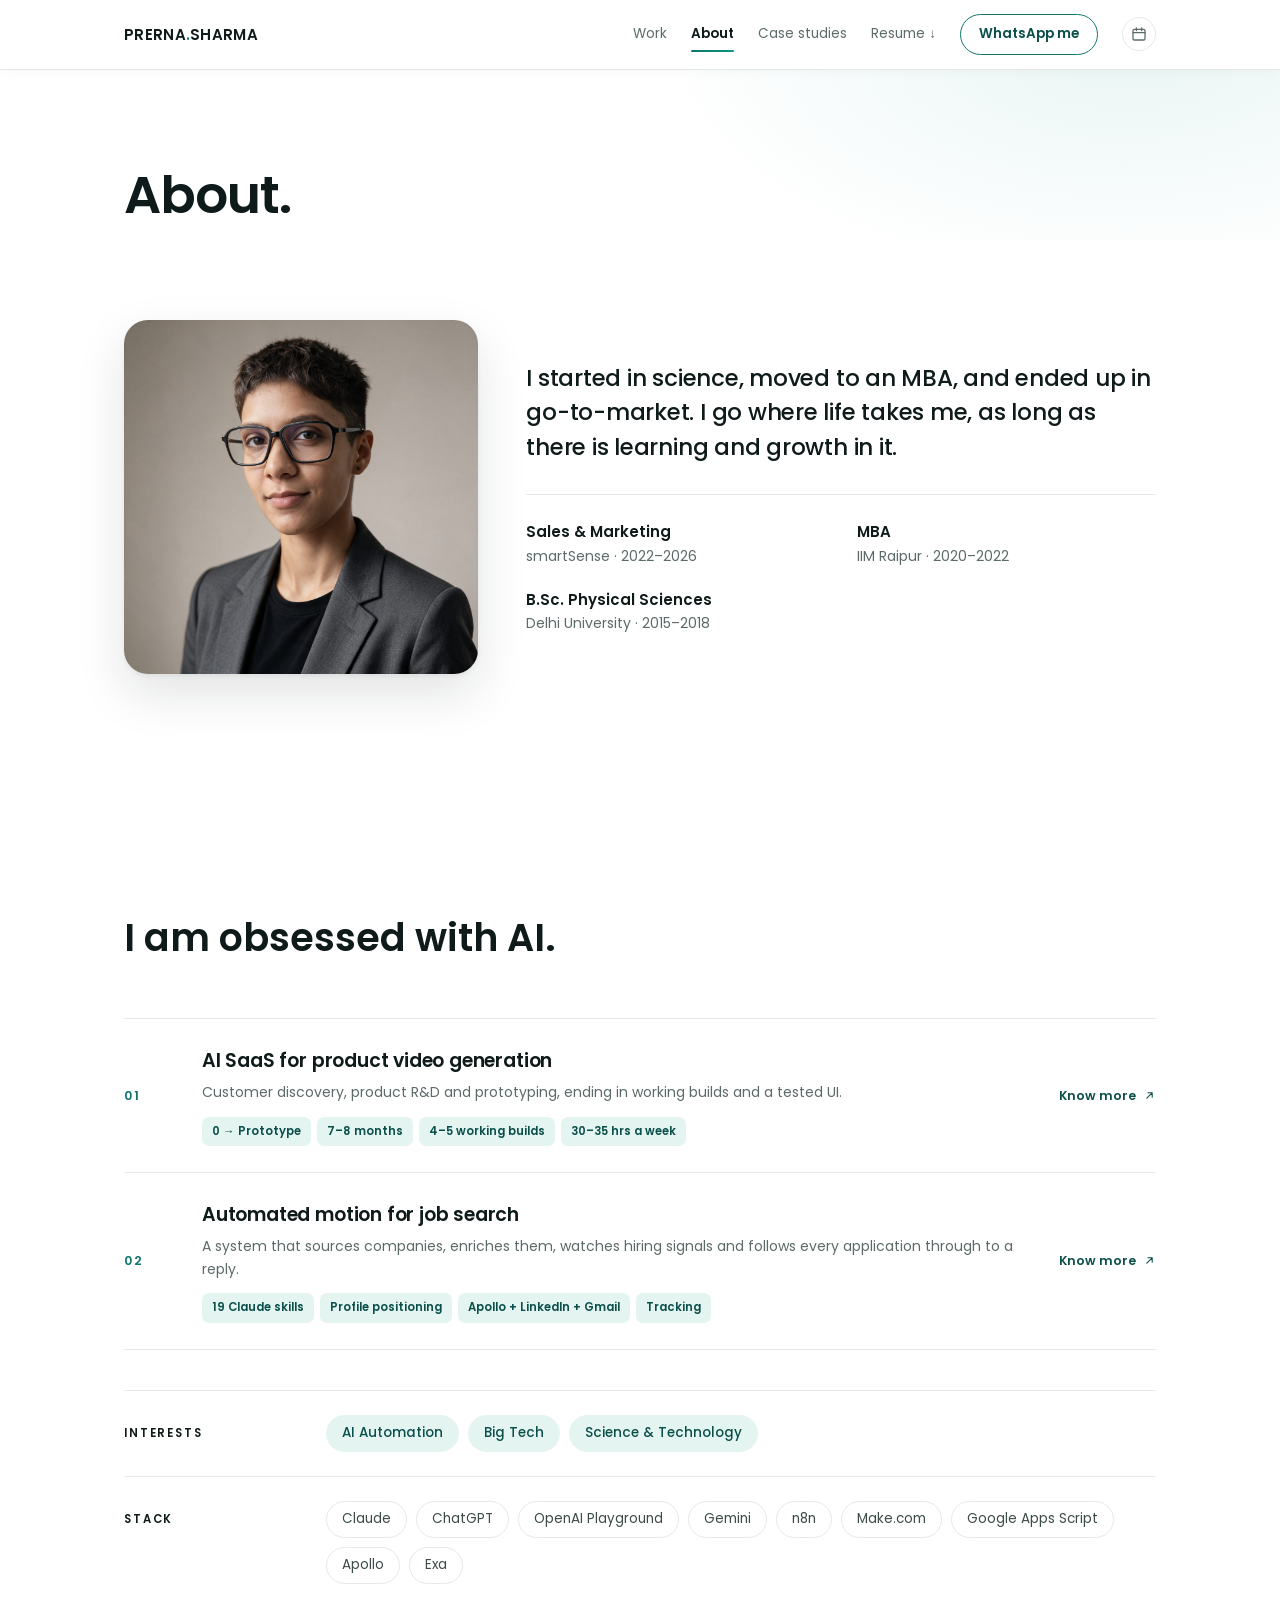
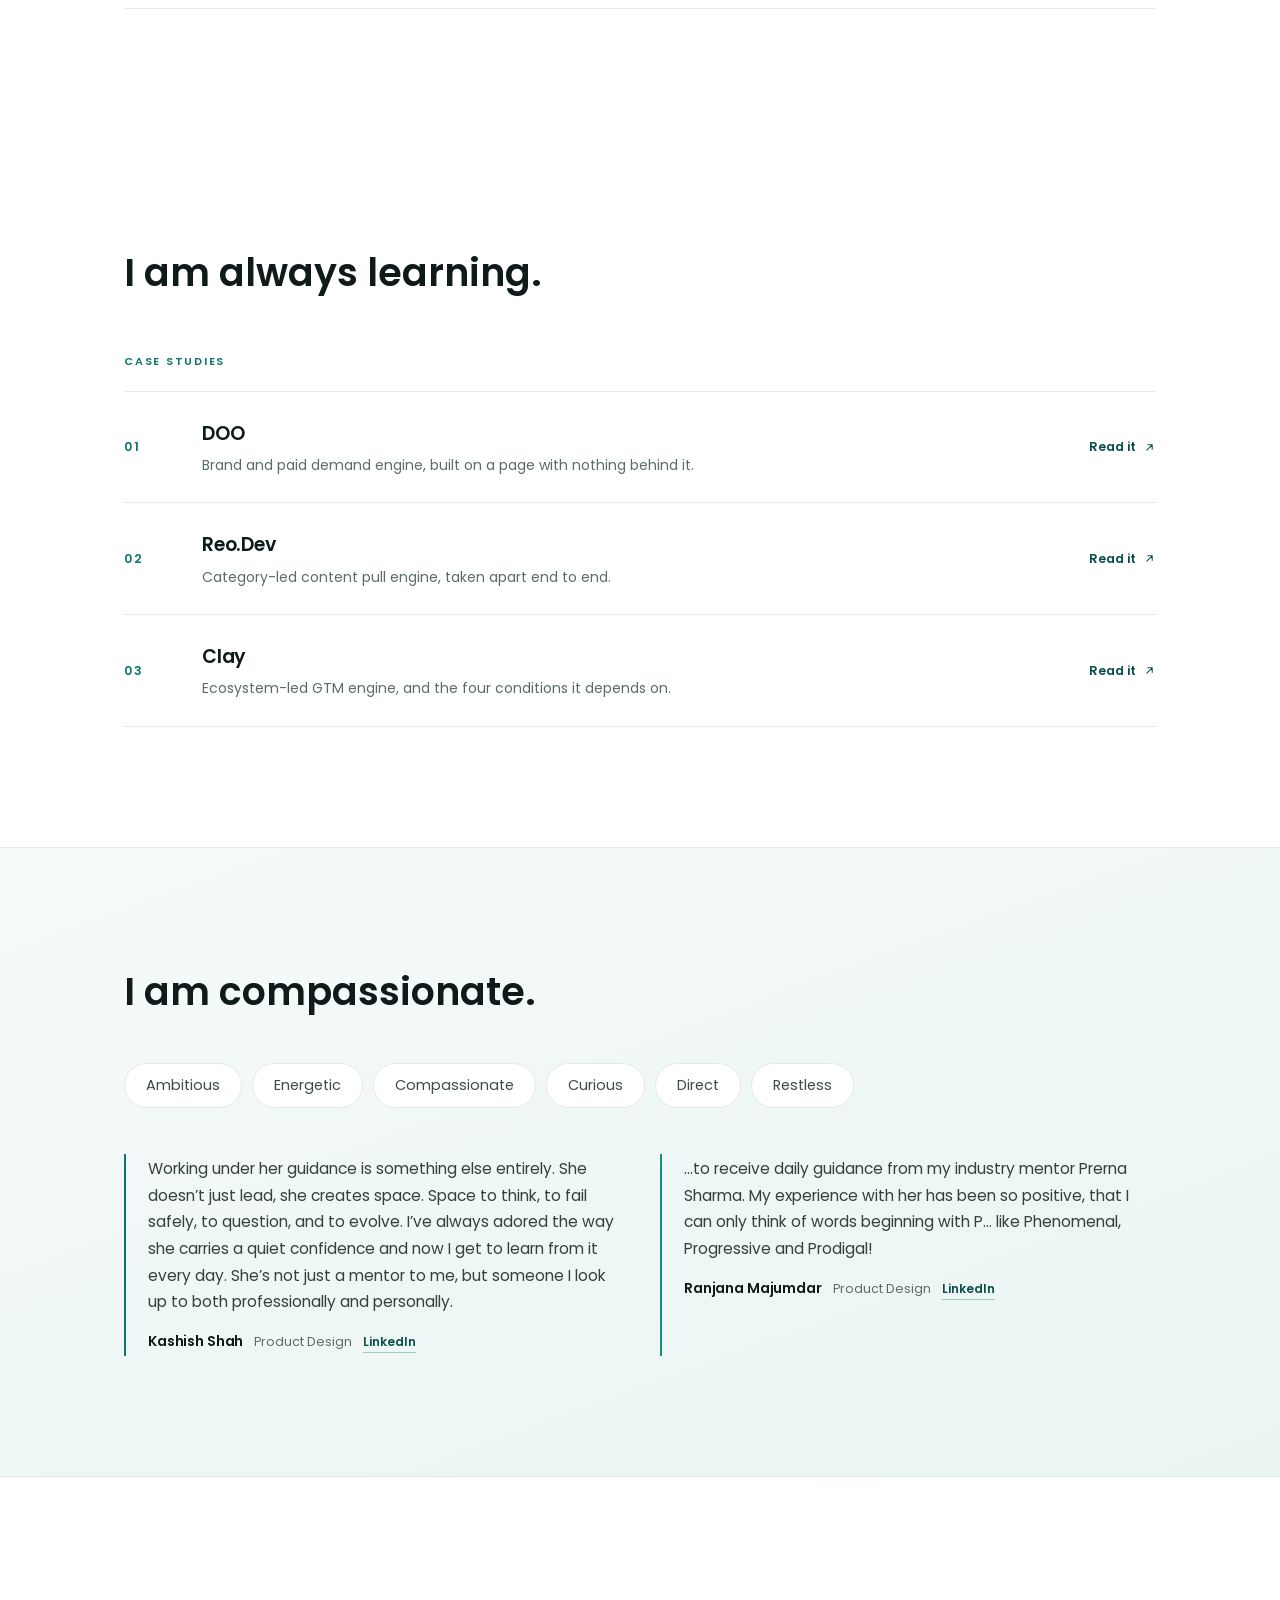
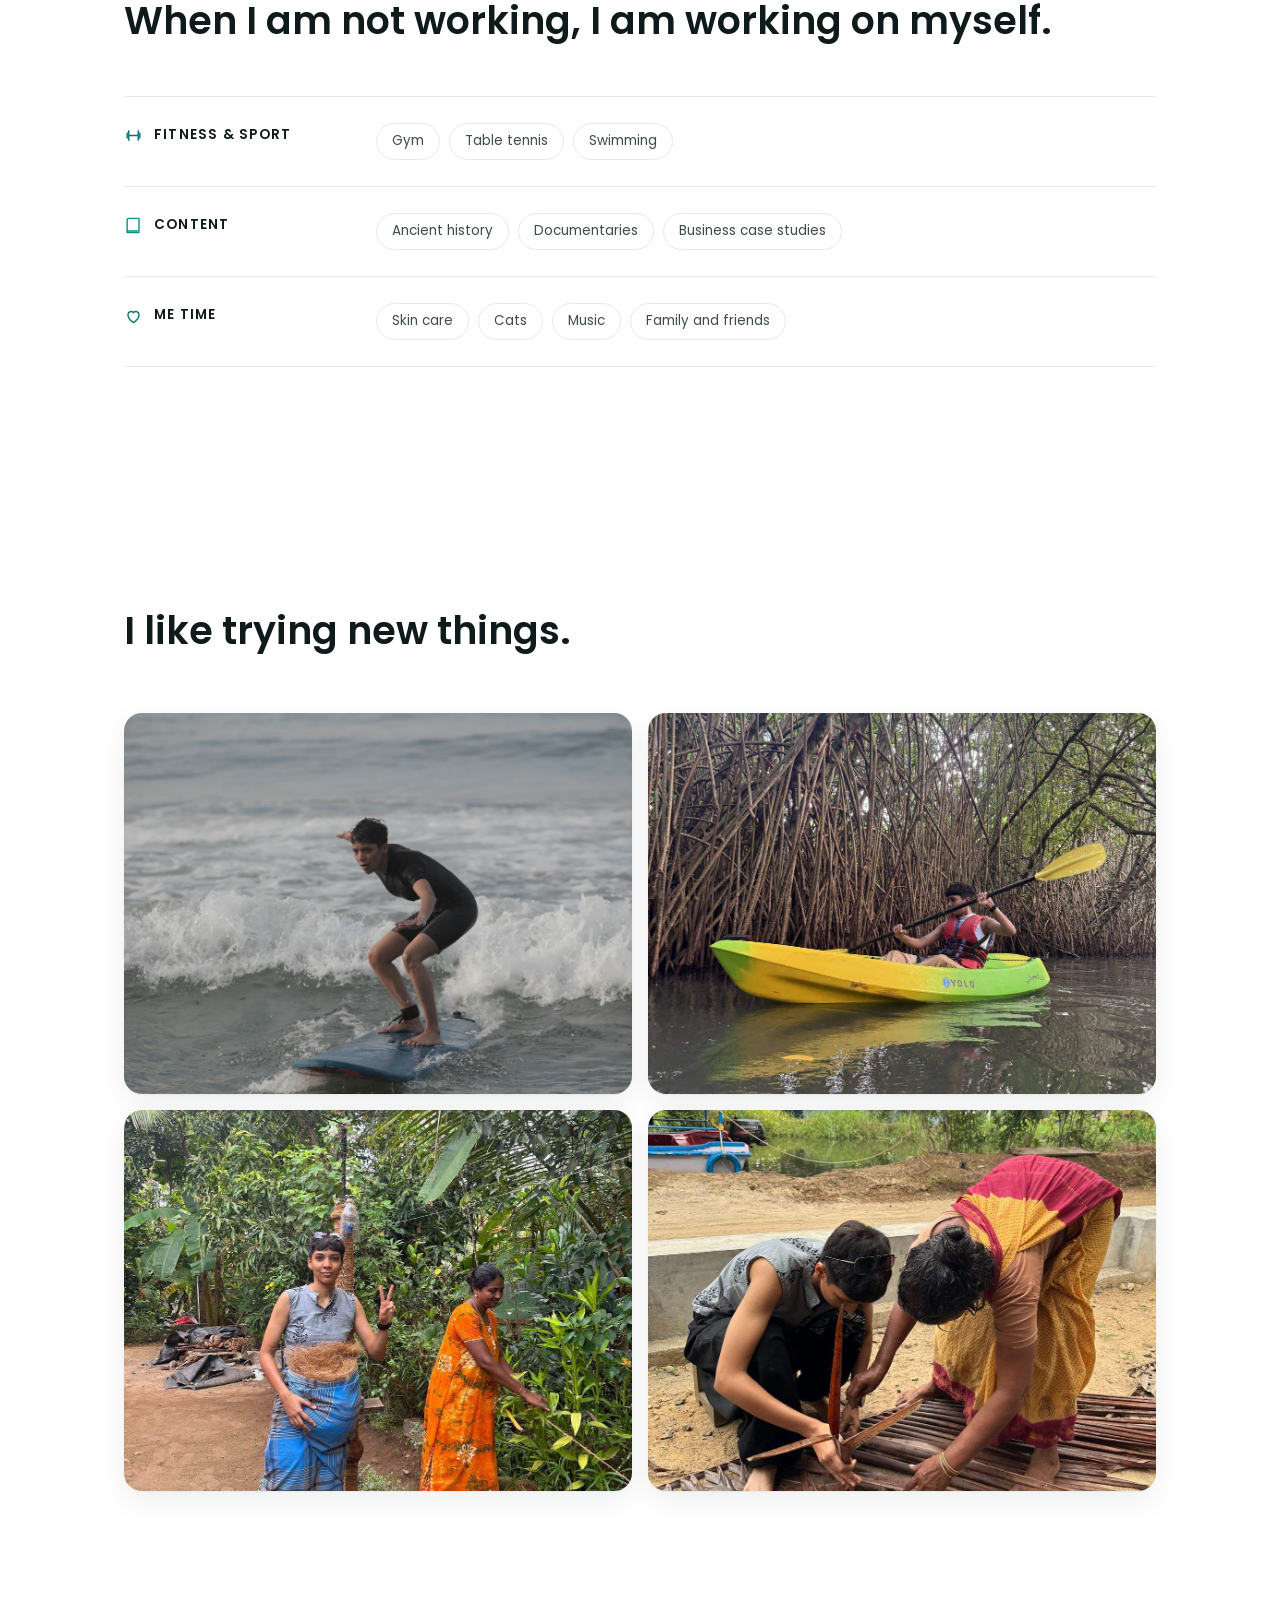
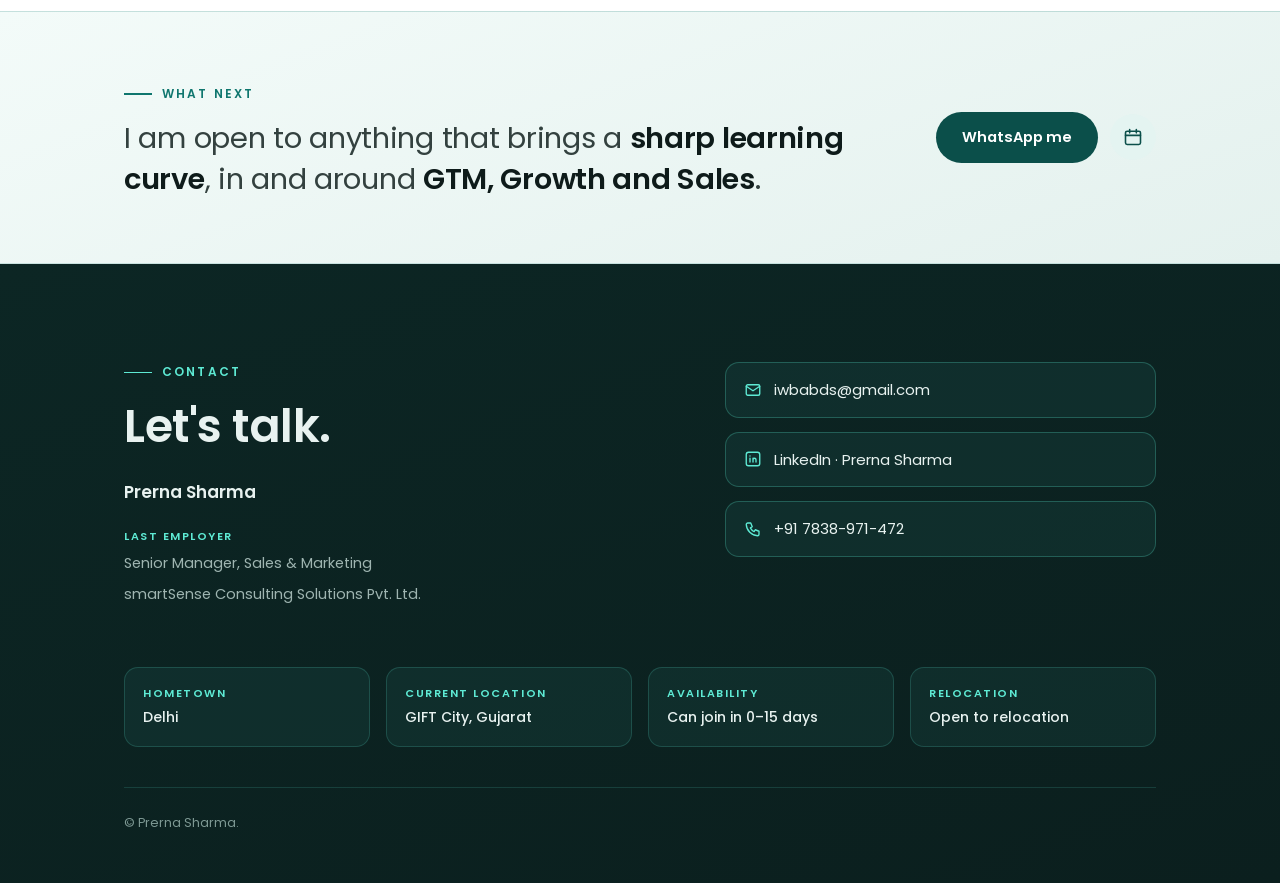
==== commit 59399371: "Add files via upload" ====
--- a/about.html
+++ b/about.html
@@ -67,7 +67,7 @@
 <nav>
   <div class="nav-in">
     <a class="logo" href="index.html">PRERNA<span>.</span>SHARMA</a>
-    <div class="nav-links"><a href="work.html">Work</a><a href="about.html" class="active">About</a><a href="case-studies.html">Case studies</a><a href="resume.pdf" target="_blank" rel="noopener">Resume &#8595;</a><a class="nav-cta" href="https://calendly.com/iwbabds" target="_blank" rel="noopener">Book a call</a><a class="nav-wa" href="https://wa.me/917838971472" target="_blank" rel="noopener" aria-label="WhatsApp me" title="WhatsApp me"><svg viewBox="0 0 24 24" aria-hidden="true"><path d="M12.04 2a9.9 9.9 0 00-8.5 14.95L2 22l5.2-1.5A9.9 9.9 0 1012.04 2zm0 1.8a8.1 8.1 0 016.9 12.4l-.25.4.86 3.1-3.2-.84-.38.22a8.1 8.1 0 01-11.9-9.9A8.1 8.1 0 0112.04 3.8zm-3.1 3.6c-.16 0-.42.06-.64.3-.22.24-.85.83-.85 2.02 0 1.2.87 2.35.99 2.5.12.17 1.7 2.7 4.2 3.68 2.08.82 2.5.66 2.95.62.45-.04 1.45-.6 1.66-1.17.2-.58.2-1.07.14-1.18-.06-.1-.22-.16-.46-.28-.24-.12-1.45-.72-1.67-.8-.22-.08-.39-.12-.55.12-.16.24-.63.8-.77.96-.14.16-.28.18-.52.06-.24-.12-1.03-.38-1.96-1.21-.72-.65-1.21-1.45-1.35-1.69-.14-.24-.02-.37.1-.49.11-.11.24-.28.36-.42.12-.14.16-.24.24-.4.08-.16.04-.3-.02-.42-.06-.12-.55-1.33-.75-1.82-.2-.47-.4-.41-.55-.42h-.47z"/></svg></a></div>
+    <div class="nav-links"><a href="work.html">Work</a><a href="about.html" class="active">About</a><a href="case-studies.html">Case studies</a><a href="resume.pdf" target="_blank" rel="noopener">Resume &#8595;</a><a class="nav-cta" href="https://wa.me/917838971472" target="_blank" rel="noopener">WhatsApp me</a><a class="nav-cal" href="https://calendly.com/iwbabds" target="_blank" rel="noopener" aria-label="Book a call" title="Book a call"><svg viewBox="0 0 24 24" aria-hidden="true"><rect x="3" y="5" width="18" height="16" rx="2"/><path d="M8 3v4M16 3v4M3 10h18"/></svg></a></div>
   </div>
 </nav>
 
@@ -81,7 +81,7 @@
   <div class="wrap">
     <div class="ab-grid">
       <div class="ab-photo rv">
-        <img src="/assets/img-298c70730b.jpg" alt="Prerna Sharma" loading="lazy" onerror="this.style.display='none';this.nextElementSibling.style.display='flex'">
+        <img src="/img-298c70730b.jpg" alt="Prerna Sharma" loading="lazy" onerror="this.style.display='none';this.nextElementSibling.style.display='flex'">
         <div class="ph-fallback" style="display:none">
           <svg viewBox="0 0 24 24"><rect x="3" y="3" width="18" height="18" rx="3"/><circle cx="12" cy="10" r="3"/><path d="M5.5 20a7 7 0 0113 0"/></svg>
           Photo goes here
@@ -202,10 +202,10 @@
   <div class="wrap">
     <h2 class="sec-title rv">I like trying new things.</h2>
     <div class="vibe-grid">
-      <figure class="vibe-tile v-surf rv"><img src="/assets/img-422aea587f.jpg" alt="Prerna surfing" loading="lazy"></figure>
-      <figure class="vibe-tile v-kayak rv"><img src="/assets/img-6f2caafee5.jpg" alt="Prerna kayaking through mangroves" loading="lazy"></figure>
-      <figure class="vibe-tile v-coir rv"><img src="/assets/img-1ca84c0bb1.jpg" alt="Prerna learning to spin coir rope" loading="lazy"></figure>
-      <figure class="vibe-tile v-weaving rv"><img src="/assets/img-6016b2d122.jpg" alt="Prerna learning to weave palm fronds" loading="lazy"></figure>
+      <figure class="vibe-tile v-surf rv"><img src="/img-422aea587f.jpg" alt="Prerna surfing" loading="lazy"></figure>
+      <figure class="vibe-tile v-kayak rv"><img src="/img-6f2caafee5.jpg" alt="Prerna kayaking through mangroves" loading="lazy"></figure>
+      <figure class="vibe-tile v-coir rv"><img src="/img-1ca84c0bb1.jpg" alt="Prerna learning to spin coir rope" loading="lazy"></figure>
+      <figure class="vibe-tile v-weaving rv"><img src="/img-6016b2d122.jpg" alt="Prerna learning to weave palm fronds" loading="lazy"></figure>
     </div>
   </div>
 </section>
@@ -217,7 +217,7 @@
         <div class="eyebrow rv">What next</div>
         <h2 class="rv">I am open to anything that brings a <b>sharp learning curve</b>, in and around <b>GTM, Growth and Sales</b>.</h2>
       </div>
-      <div class="rv lf-cta"><a class="btn-call" href="https://calendly.com/iwbabds" target="_blank" rel="noopener">Book a call</a><a class="btn-wa ico" href="https://wa.me/917838971472" target="_blank" rel="noopener" aria-label="WhatsApp me" title="WhatsApp me"><svg viewBox="0 0 24 24" aria-hidden="true"><path d="M12.04 2a9.9 9.9 0 00-8.5 14.95L2 22l5.2-1.5A9.9 9.9 0 1012.04 2zm0 1.8a8.1 8.1 0 016.9 12.4l-.25.4.86 3.1-3.2-.84-.38.22a8.1 8.1 0 01-11.9-9.9A8.1 8.1 0 0112.04 3.8zm-3.1 3.6c-.16 0-.42.06-.64.3-.22.24-.85.83-.85 2.02 0 1.2.87 2.35.99 2.5.12.17 1.7 2.7 4.2 3.68 2.08.82 2.5.66 2.95.62.45-.04 1.45-.6 1.66-1.17.2-.58.2-1.07.14-1.18-.06-.1-.22-.16-.46-.28-.24-.12-1.45-.72-1.67-.8-.22-.08-.39-.12-.55.12-.16.24-.63.8-.77.96-.14.16-.28.18-.52.06-.24-.12-1.03-.38-1.96-1.21-.72-.65-1.21-1.45-1.35-1.69-.14-.24-.02-.37.1-.49.11-.11.24-.28.36-.42.12-.14.16-.24.24-.4.08-.16.04-.3-.02-.42-.06-.12-.55-1.33-.75-1.82-.2-.47-.4-.41-.55-.42h-.47z"/></svg></a></div>
+      <div class="rv lf-cta"><a class="btn-call" href="https://wa.me/917838971472" target="_blank" rel="noopener">WhatsApp me</a><a class="btn-cal ico" href="https://calendly.com/iwbabds" target="_blank" rel="noopener" aria-label="Book a call" title="Book a call"><svg viewBox="0 0 24 24" aria-hidden="true"><rect x="3" y="5" width="18" height="16" rx="2"/><path d="M8 3v4M16 3v4M3 10h18"/></svg></a></div>
     </div>
   </div>
 </section>
--- a/styles.css
+++ b/styles.css
@@ -1290,3 +1290,10 @@
 .cs-idx-grid .td-scope span{display:block;line-height:1.5}
 .cs-idx-grid .td-card .td-go{margin-top:auto;padding-top:22px}
 @media(max-width:700px){.cs-idx-grid .td-card h3{min-height:0}}
+
+.nav-cal{display:inline-flex;align-items:center;justify-content:center;width:34px;height:34px;border-radius:50%;border:1px solid var(--line);color:var(--olive-deep);transition:background .2s,border-color .2s}
+.nav-cal:hover{background:var(--olive-soft);border-color:var(--clay-soft)}
+.nav-cal svg{width:16px;height:16px;fill:none;stroke:currentColor;stroke-width:1.9;stroke-linecap:round;stroke-linejoin:round}
+.btn-cal.ico{width:46px;height:46px;padding:0;border-radius:50%;display:inline-flex;align-items:center;justify-content:center;background:var(--olive-soft);color:var(--olive-deep)}
+.btn-cal.ico:hover{background:var(--clay-soft)}
+.btn-cal.ico svg{width:20px;height:20px;fill:none;stroke:currentColor;stroke-width:1.9;stroke-linecap:round;stroke-linejoin:round}
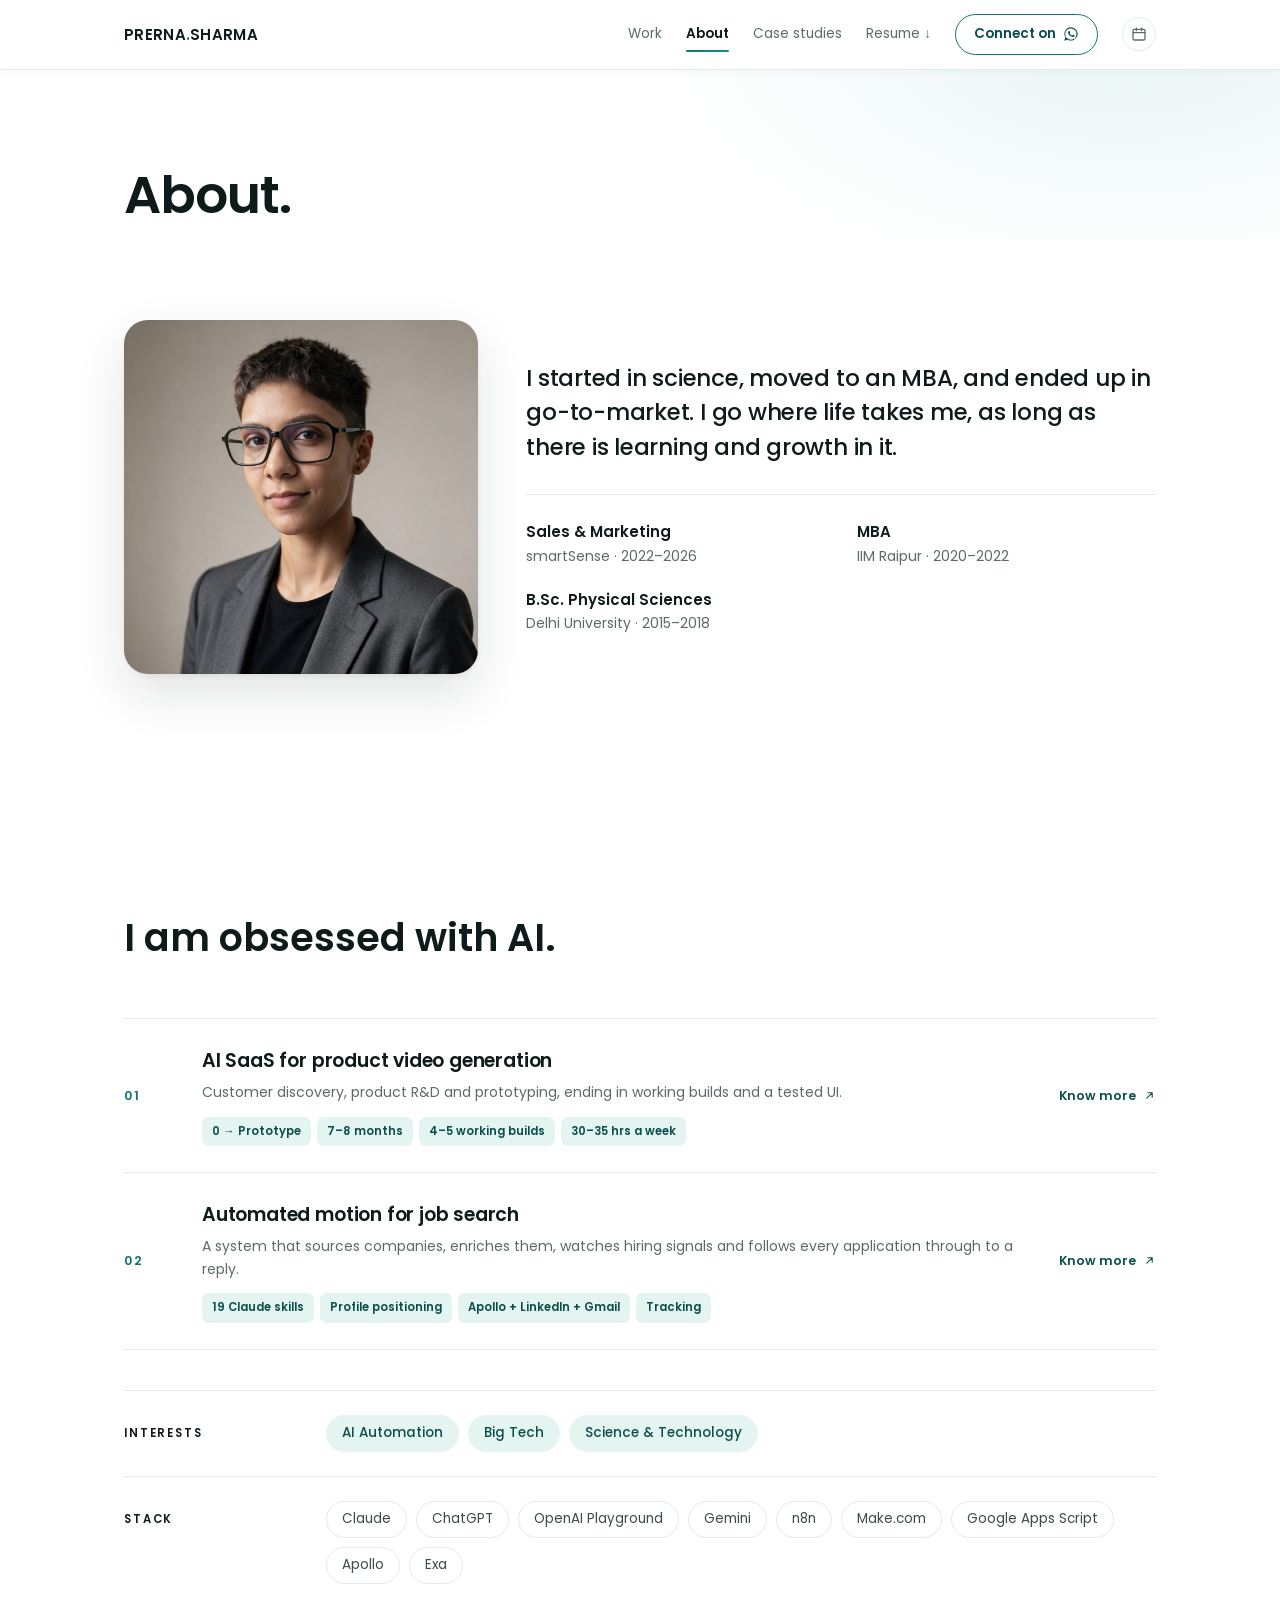
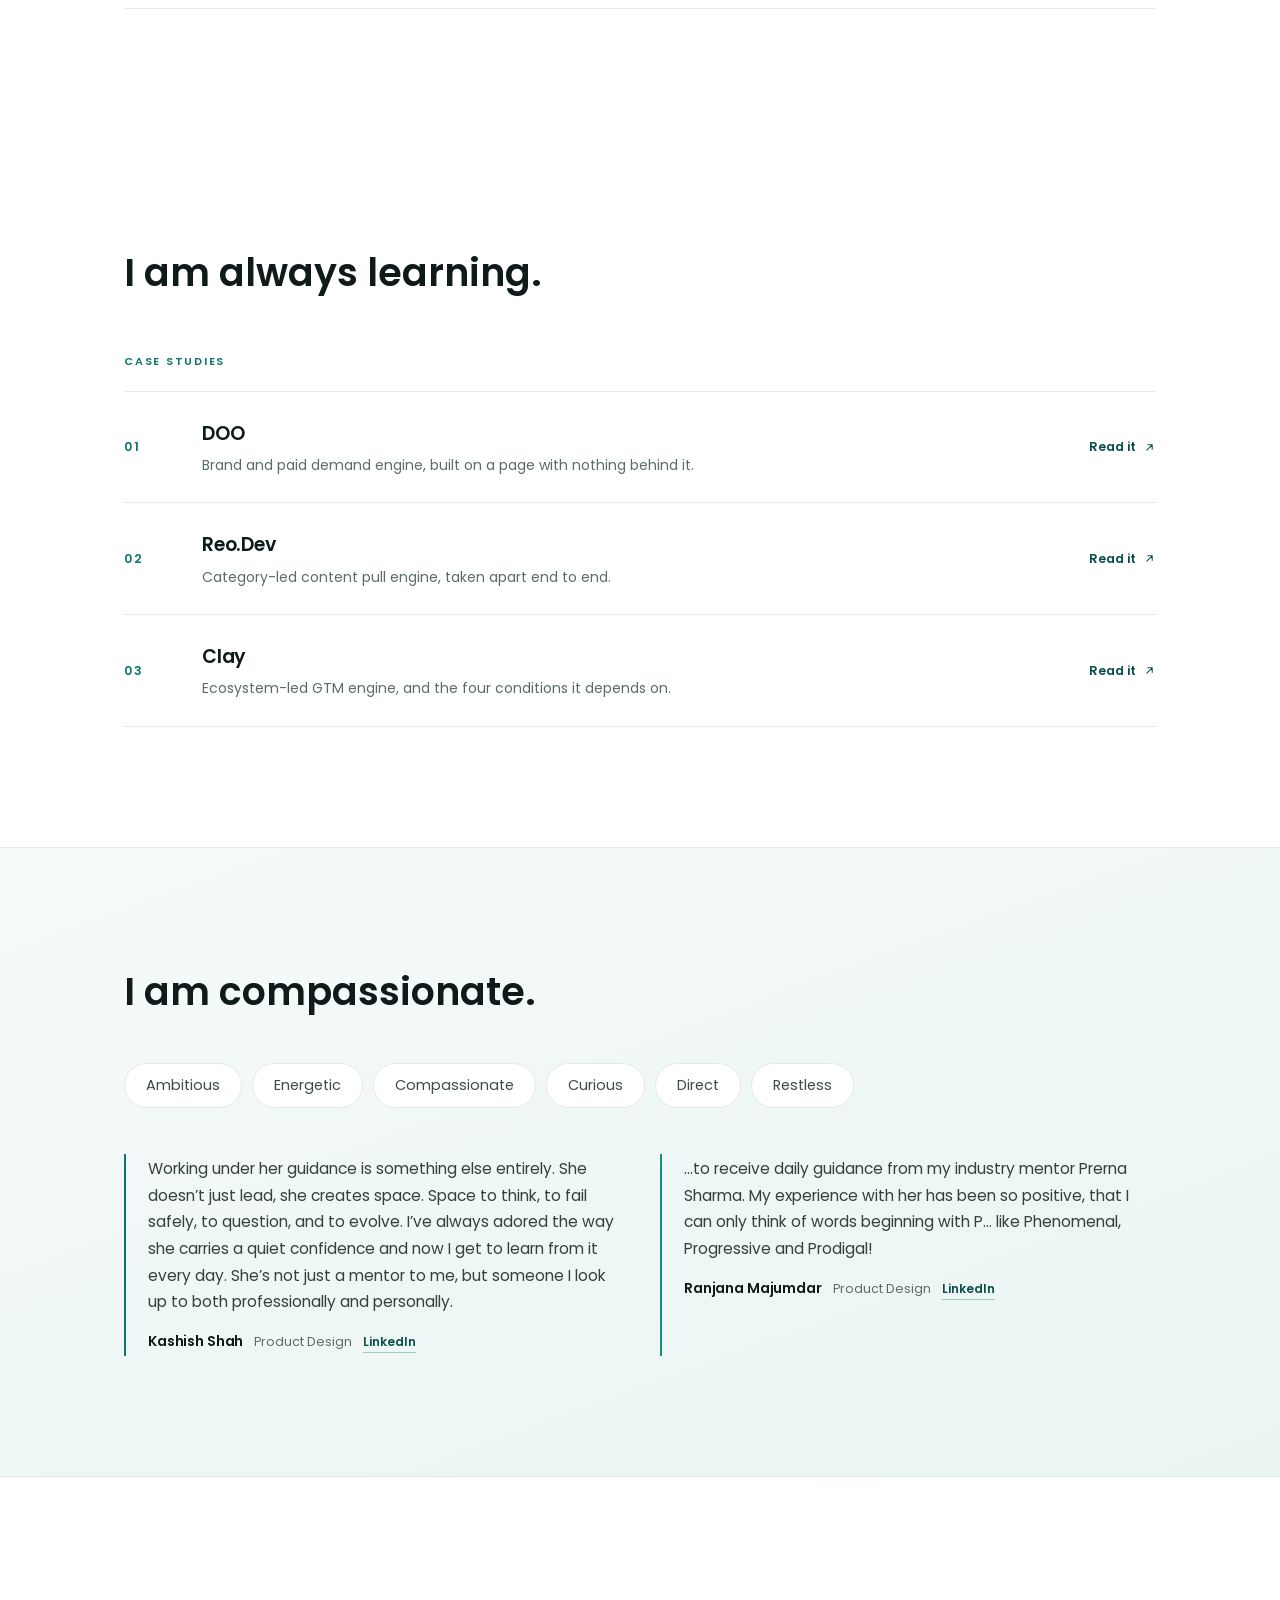
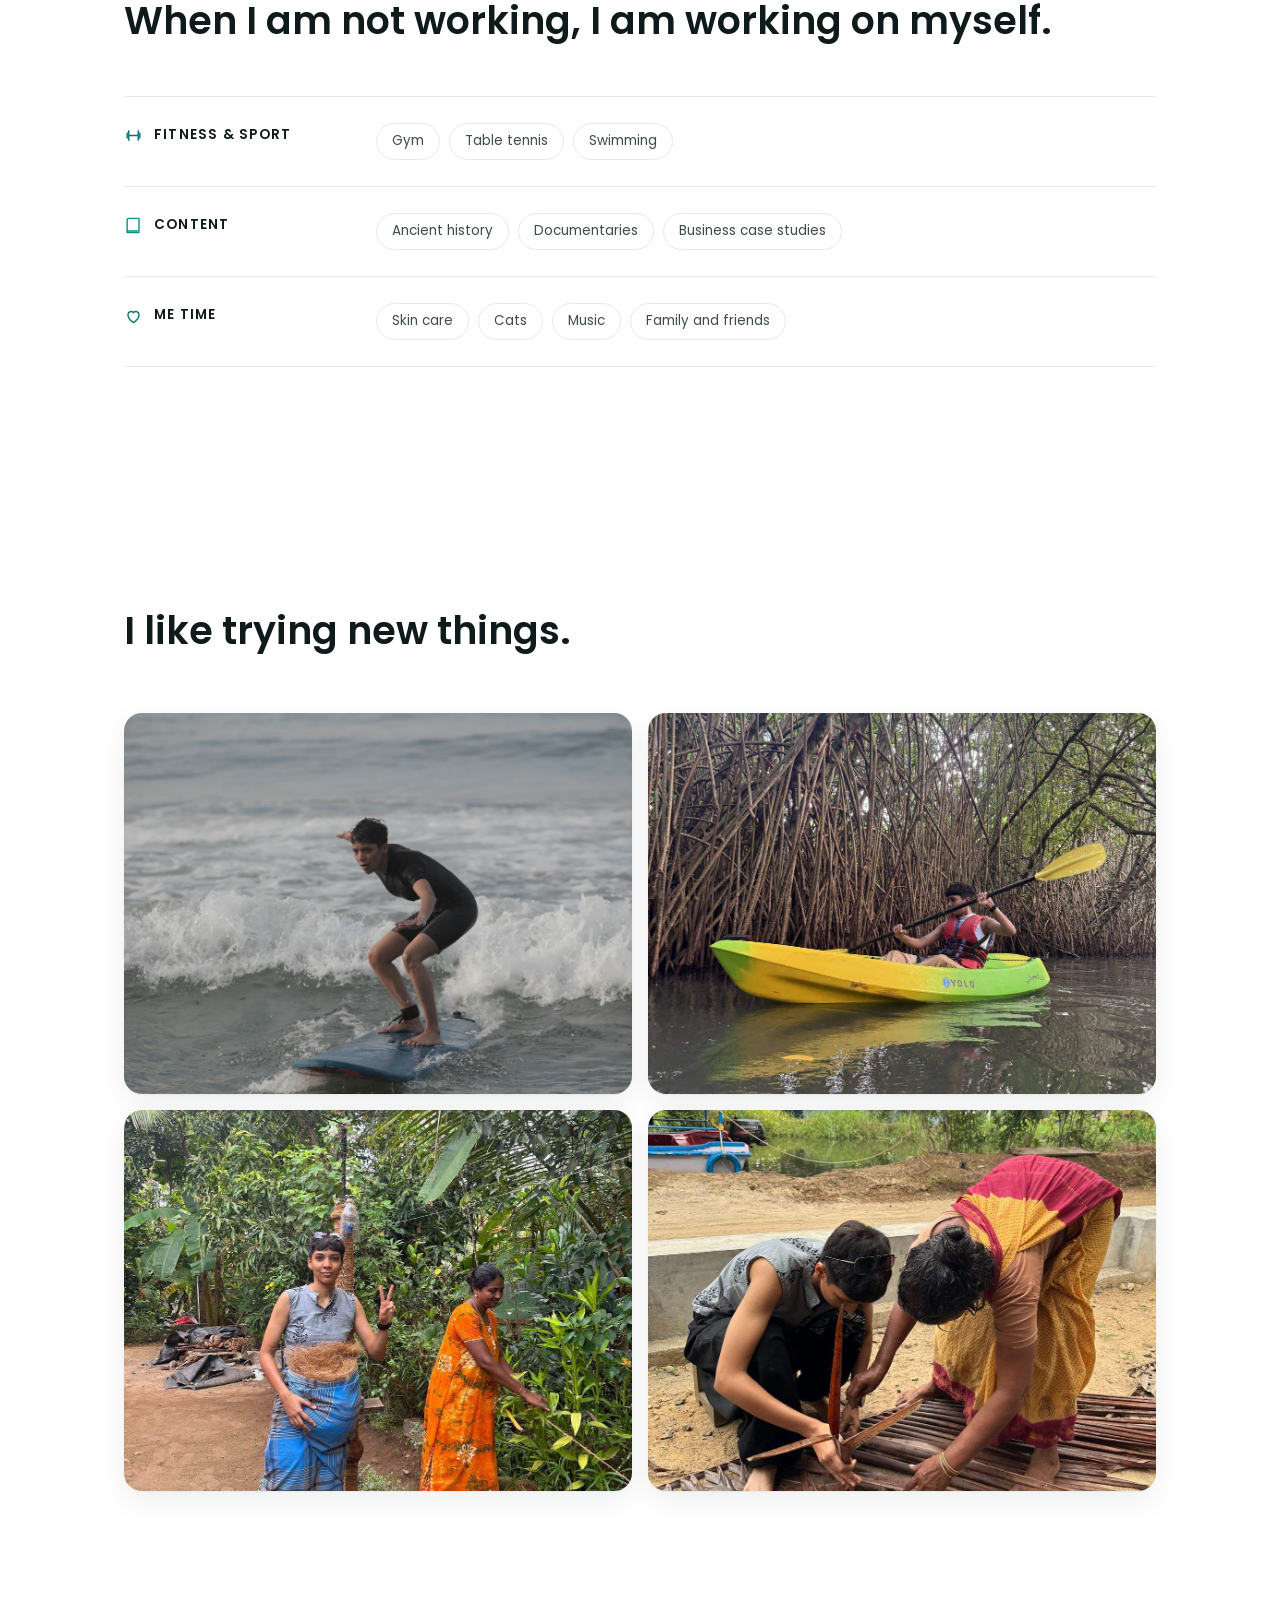
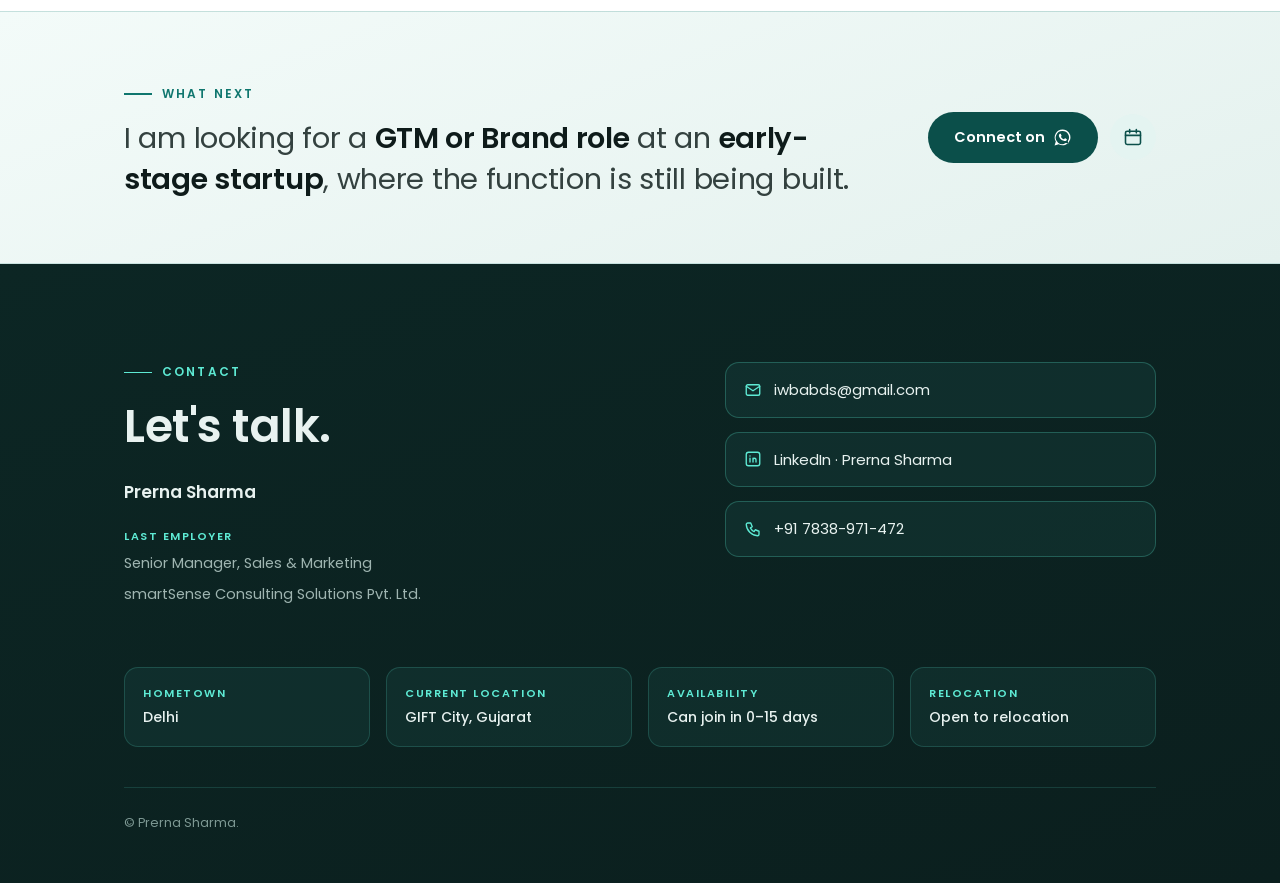
==== commit 28c87e53: "Add files via upload" ====
--- a/about.html
+++ b/about.html
@@ -51,23 +51,24 @@
 <link rel="preconnect" href="https://fonts.gstatic.com" crossorigin>
 <link href="https://fonts.googleapis.com/css2?family=Poppins:wght@400;500;600&display=swap" rel="stylesheet">
 <link rel="stylesheet" href="/styles.css">
-<title>About &middot; Prerna Sharma</title>
+<title>About &middot; How I work, and what I build &middot; Prerna Sharma</title>
 <meta name="description" content="How I work, what I am building with AI, and the case studies and side projects behind four years of go-to-market.">
 <link rel="canonical" href="https://prerna-sharma-portfolio.vercel.app/about.html">
 <meta property="og:type" content="profile">
 <meta property="og:url" content="https://prerna-sharma-portfolio.vercel.app/about.html">
-<meta property="og:title" content="About &middot; Prerna Sharma">
+<meta property="og:title" content="About &middot; How I work, and what I build &middot; Prerna Sharma">
 <meta property="og:description" content="How I work, what I am building with AI, and the case studies and side projects behind four years of go-to-market.">
-<meta name="twitter:title" content="About &middot; Prerna Sharma">
+<meta name="twitter:title" content="About &middot; How I work, and what I build &middot; Prerna Sharma">
 <meta name="twitter:description" content="How I work, what I am building with AI, and the case studies and side projects behind four years of go-to-market.">
 </head>
 <body>
 <noscript><iframe src="https://www.googletagmanager.com/ns.html?id=GTM-KL24WRMT" height="0" width="0" style="display:none;visibility:hidden"></iframe></noscript>
 
+<div class="pv-page" data-page="about.html">
 <nav>
   <div class="nav-in">
     <a class="logo" href="index.html">PRERNA<span>.</span>SHARMA</a>
-    <div class="nav-links"><a href="work.html">Work</a><a href="about.html" class="active">About</a><a href="case-studies.html">Case studies</a><a href="resume.pdf" target="_blank" rel="noopener">Resume &#8595;</a><a class="nav-cta" href="https://wa.me/917838971472" target="_blank" rel="noopener">WhatsApp me</a><a class="nav-cal" href="https://calendly.com/iwbabds" target="_blank" rel="noopener" aria-label="Book a call" title="Book a call"><svg viewBox="0 0 24 24" aria-hidden="true"><rect x="3" y="5" width="18" height="16" rx="2"/><path d="M8 3v4M16 3v4M3 10h18"/></svg></a></div>
+    <div class="nav-links"><a href="work.html">Work</a><a href="about.html" class="active">About</a><a href="case-studies.html">Case studies</a><a href="resume.pdf" target="_blank" rel="noopener">Resume &#8595;</a><a class="nav-cta" href="https://wa.me/917838971472" target="_blank" rel="noopener" aria-label="Connect on WhatsApp">Connect on <svg class="wa-mark" viewBox="0 0 24 24" aria-hidden="true"><path d="M12.04 2a9.9 9.9 0 00-8.5 14.95L2 22l5.2-1.5A9.9 9.9 0 1012.04 2zm0 1.8a8.1 8.1 0 016.9 12.4l-.25.4.86 3.1-3.2-.84-.38.22a8.1 8.1 0 01-11.9-9.9A8.1 8.1 0 0112.04 3.8zm-3.1 3.6c-.16 0-.42.06-.64.3-.22.24-.85.83-.85 2.02 0 1.2.87 2.35.99 2.5.12.17 1.7 2.7 4.2 3.68 2.08.82 2.5.66 2.95.62.45-.04 1.45-.6 1.66-1.17.2-.58.2-1.07.14-1.18-.06-.1-.22-.16-.46-.28-.24-.12-1.45-.72-1.67-.8-.22-.08-.39-.12-.55.12-.16.24-.63.8-.77.96-.14.16-.28.18-.52.06-.24-.12-1.03-.38-1.96-1.21-.72-.65-1.21-1.45-1.35-1.69-.14-.24-.02-.37.1-.49.11-.11.24-.28.36-.42.12-.14.16-.24.24-.4.08-.16.04-.3-.02-.42-.06-.12-.55-1.33-.75-1.82-.2-.47-.4-.41-.55-.42h-.47z"/></svg></a><a class="nav-cal" href="https://calendly.com/iwbabds" target="_blank" rel="noopener" aria-label="Book a call" title="Book a call"><svg viewBox="0 0 24 24" aria-hidden="true"><rect x="3" y="5" width="18" height="16" rx="2"/><path d="M8 3v4M16 3v4M3 10h18"/></svg></a></div>
   </div>
 </nav>
 
@@ -215,9 +216,9 @@
     <div class="wrap">
       <div class="lf-text">
         <div class="eyebrow rv">What next</div>
-        <h2 class="rv">I am open to anything that brings a <b>sharp learning curve</b>, in and around <b>GTM, Growth and Sales</b>.</h2>
-      </div>
-      <div class="rv lf-cta"><a class="btn-call" href="https://wa.me/917838971472" target="_blank" rel="noopener">WhatsApp me</a><a class="btn-cal ico" href="https://calendly.com/iwbabds" target="_blank" rel="noopener" aria-label="Book a call" title="Book a call"><svg viewBox="0 0 24 24" aria-hidden="true"><rect x="3" y="5" width="18" height="16" rx="2"/><path d="M8 3v4M16 3v4M3 10h18"/></svg></a></div>
+        <h2 class="rv">I am looking for a <b>GTM or Brand role</b> at an <b>early-stage startup</b>, where the function is still being built.</h2>
+      </div>
+      <div class="rv lf-cta"><a class="btn-call" href="https://wa.me/917838971472" target="_blank" rel="noopener" aria-label="Connect on WhatsApp">Connect on <svg class="wa-mark" viewBox="0 0 24 24" aria-hidden="true"><path d="M12.04 2a9.9 9.9 0 00-8.5 14.95L2 22l5.2-1.5A9.9 9.9 0 1012.04 2zm0 1.8a8.1 8.1 0 016.9 12.4l-.25.4.86 3.1-3.2-.84-.38.22a8.1 8.1 0 01-11.9-9.9A8.1 8.1 0 0112.04 3.8zm-3.1 3.6c-.16 0-.42.06-.64.3-.22.24-.85.83-.85 2.02 0 1.2.87 2.35.99 2.5.12.17 1.7 2.7 4.2 3.68 2.08.82 2.5.66 2.95.62.45-.04 1.45-.6 1.66-1.17.2-.58.2-1.07.14-1.18-.06-.1-.22-.16-.46-.28-.24-.12-1.45-.72-1.67-.8-.22-.08-.39-.12-.55.12-.16.24-.63.8-.77.96-.14.16-.28.18-.52.06-.24-.12-1.03-.38-1.96-1.21-.72-.65-1.21-1.45-1.35-1.69-.14-.24-.02-.37.1-.49.11-.11.24-.28.36-.42.12-.14.16-.24.24-.4.08-.16.04-.3-.02-.42-.06-.12-.55-1.33-.75-1.82-.2-.47-.4-.41-.55-.42h-.47z"/></svg></a><a class="btn-cal ico" href="https://calendly.com/iwbabds" target="_blank" rel="noopener" aria-label="Book a call" title="Book a call"><svg viewBox="0 0 24 24" aria-hidden="true"><rect x="3" y="5" width="18" height="16" rx="2"/><path d="M8 3v4M16 3v4M3 10h18"/></svg></a></div>
     </div>
   </div>
 </section>
@@ -254,6 +255,8 @@
     </div>
   </div>
 </footer>
+</div>
+
 <script src="/app.js"></script>
 </body>
 </html>
--- a/styles.css
+++ b/styles.css
@@ -1297,3 +1297,9 @@
 .btn-cal.ico{width:46px;height:46px;padding:0;border-radius:50%;display:inline-flex;align-items:center;justify-content:center;background:var(--olive-soft);color:var(--olive-deep)}
 .btn-cal.ico:hover{background:var(--clay-soft)}
 .btn-cal.ico svg{width:20px;height:20px;fill:none;stroke:currentColor;stroke-width:1.9;stroke-linecap:round;stroke-linejoin:round}
+
+.lead-grid > div > .dom-line:last-child{margin-bottom:8px}
+
+.nav-cta{display:inline-flex;align-items:center;gap:7px}
+.nav-cta .wa-mark{width:16px;height:16px;fill:currentColor;stroke:none;flex-shrink:0}
+.btn-call .wa-mark{width:19px;height:19px;fill:currentColor;stroke:none;flex-shrink:0;margin-left:8px}
